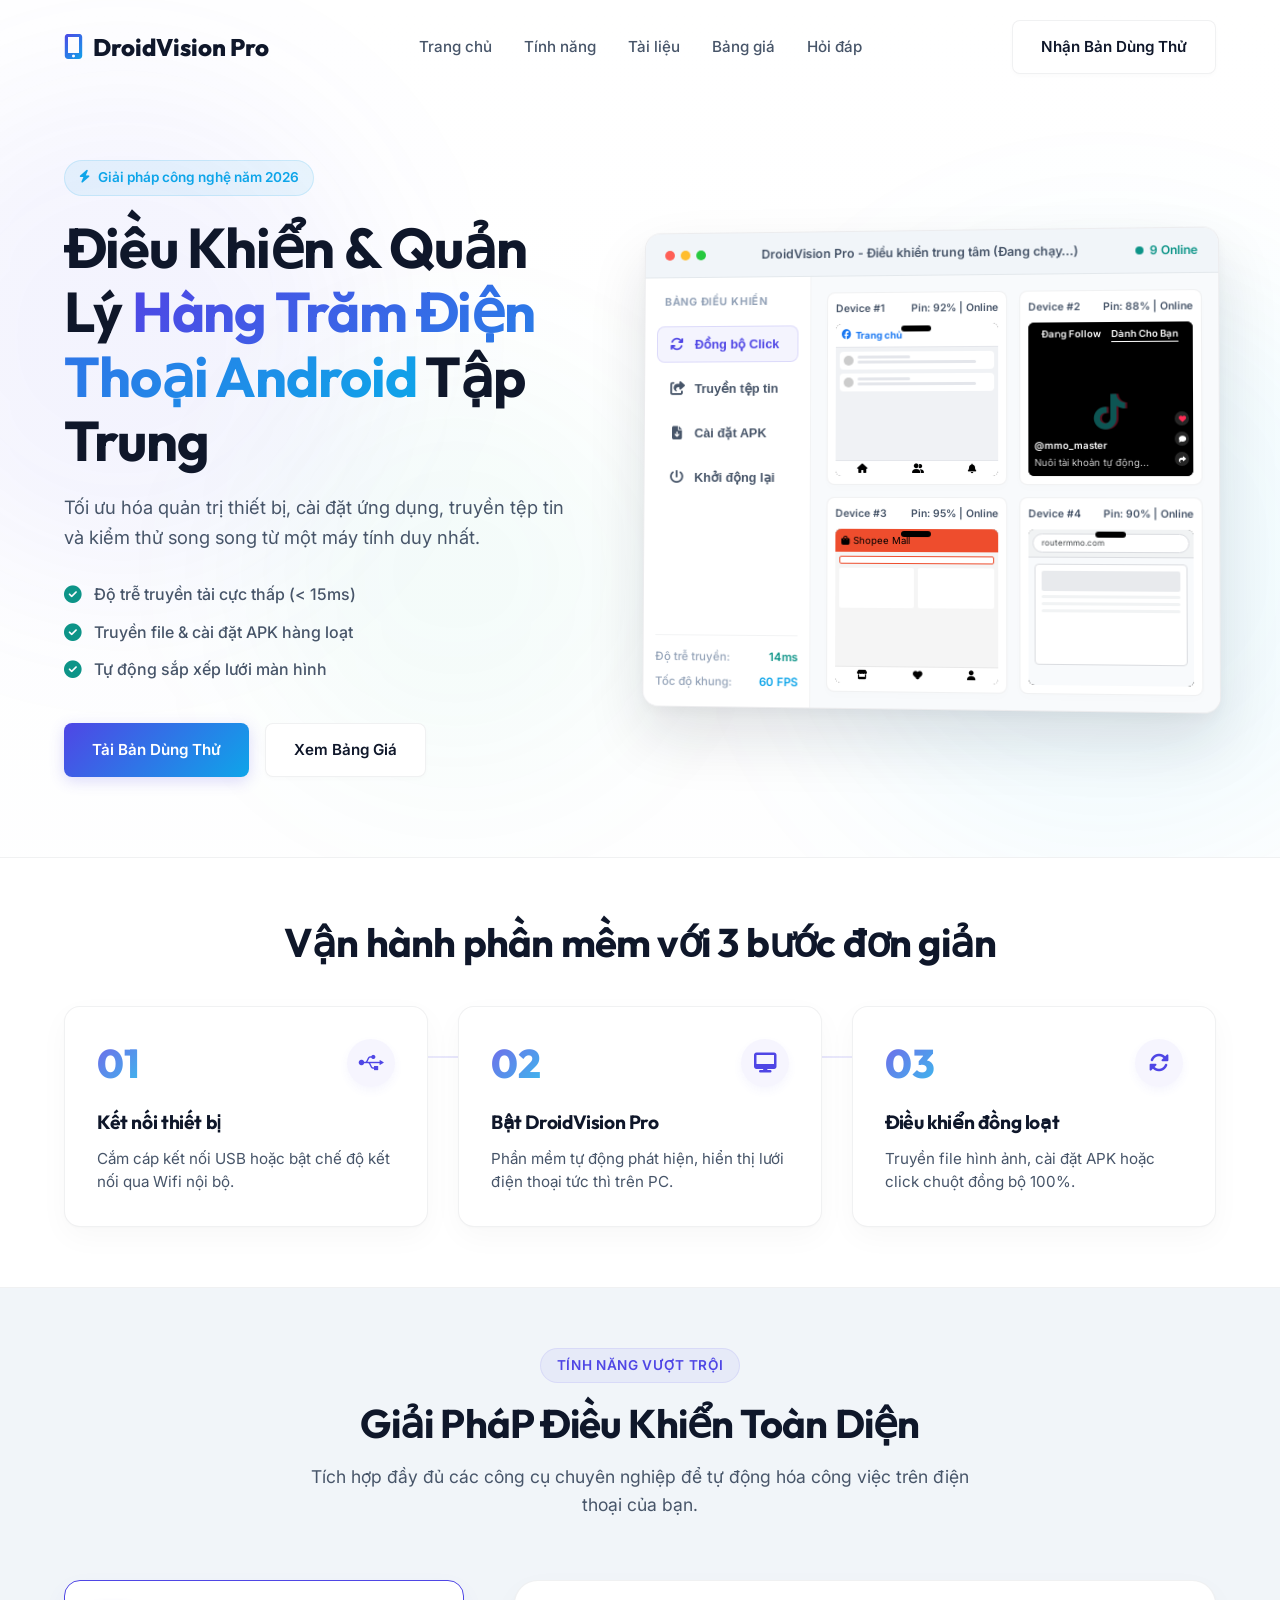
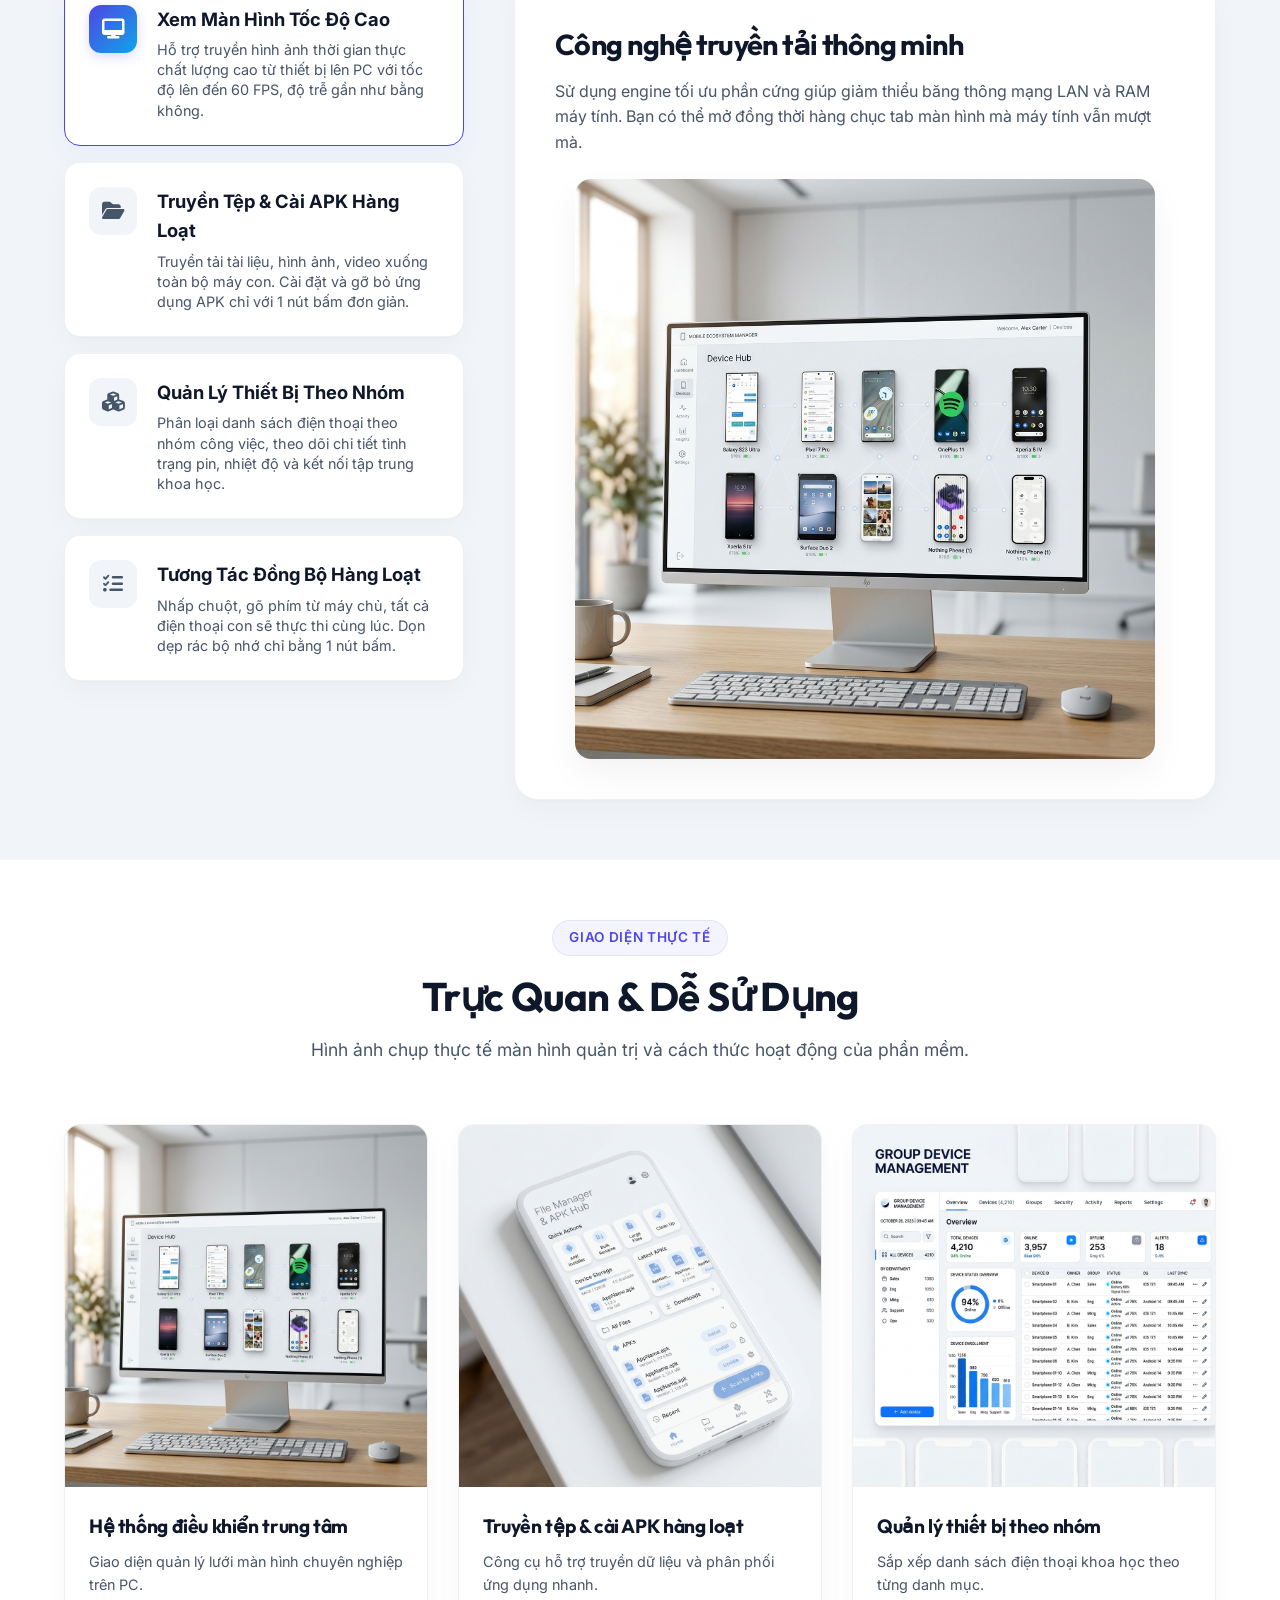
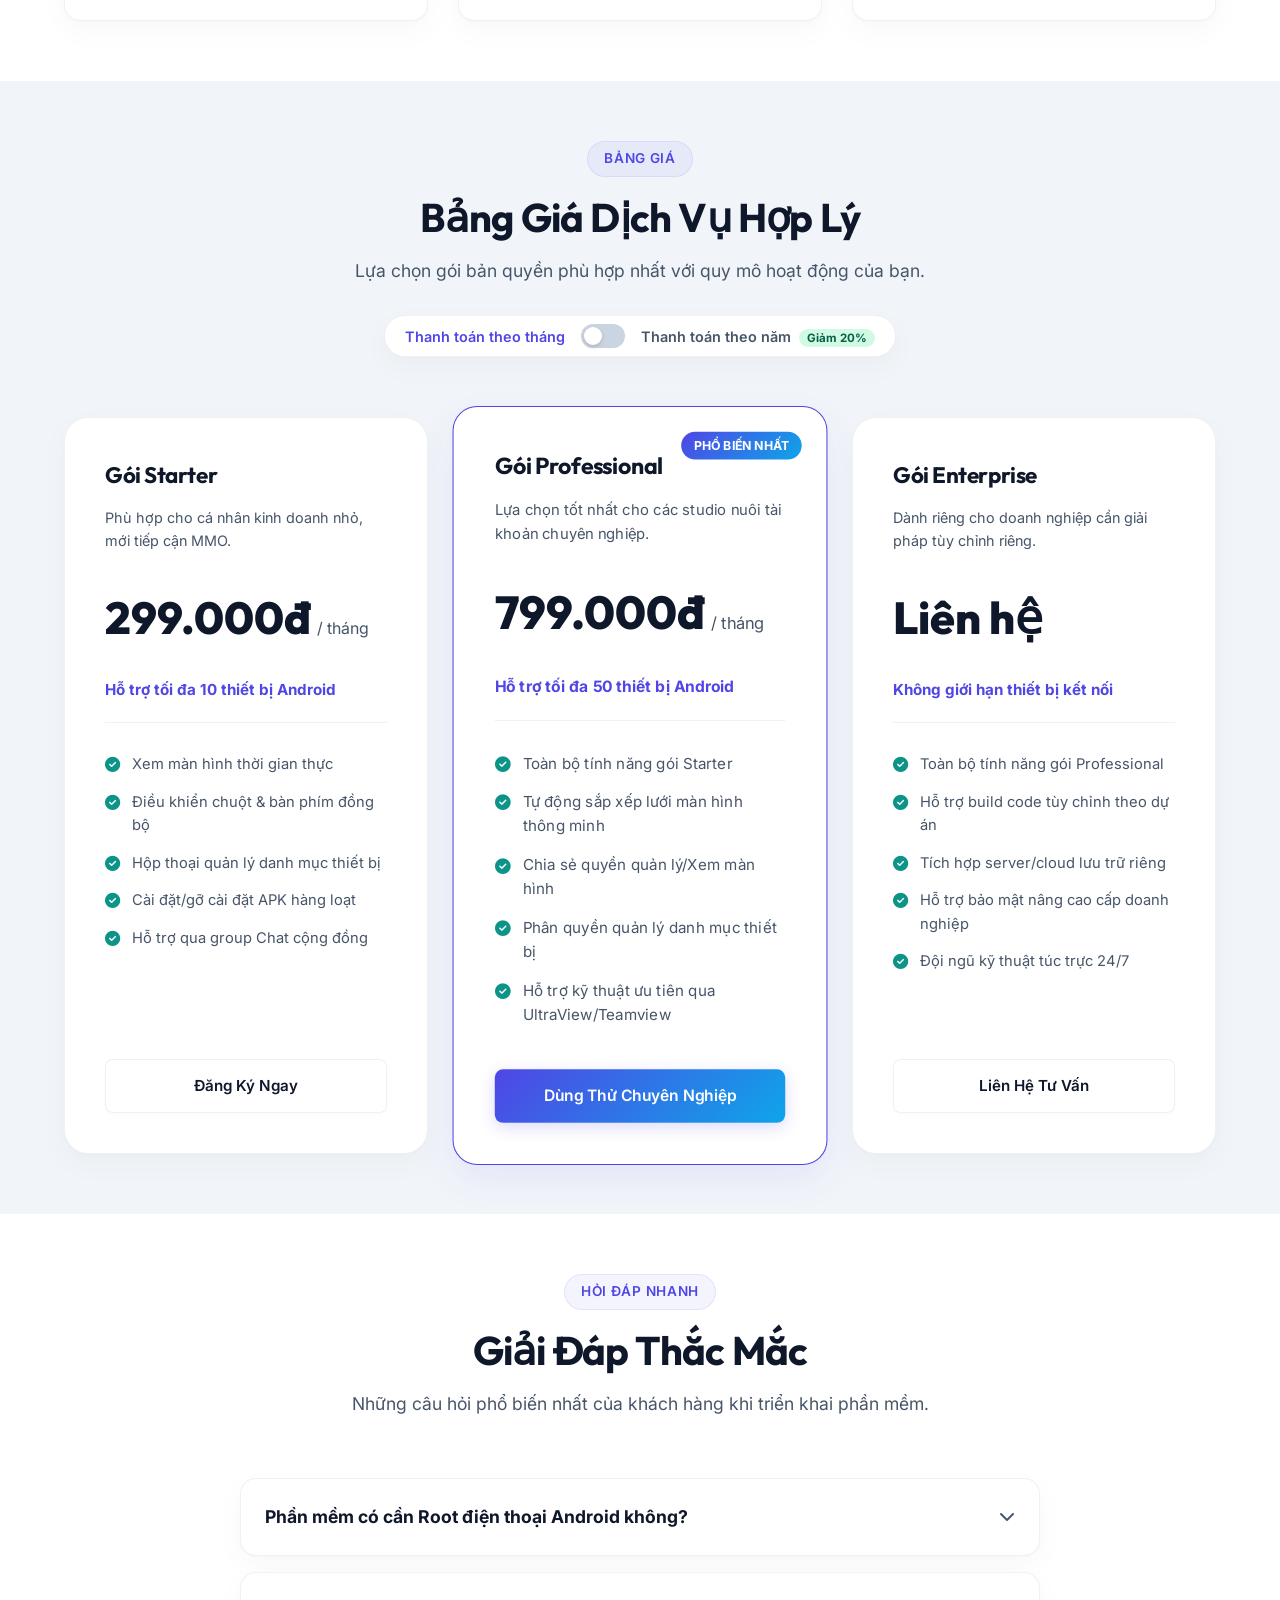
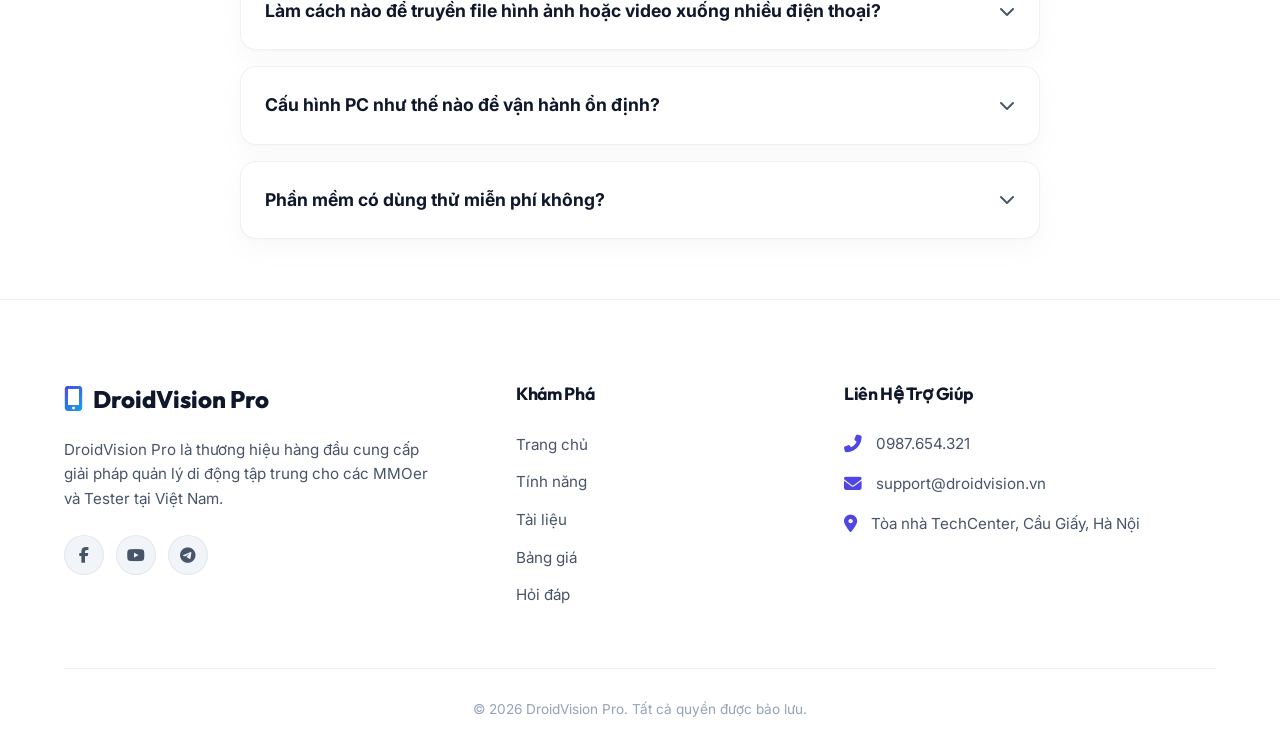
==== index.html @ 3926209d "test a" ====
<!DOCTYPE html>
<html lang="vi">
<head>
  <meta charset="UTF-8">
  <meta name="viewport" content="width=device-width, initial-scale=1.0">
  <title>DroidVision Pro - Điều khiển & Quản lý điện thoại Android tập trung</title>
  <meta name="description" content="Hệ thống điều khiển điện thoại Android tập trung độ trễ thấp dưới 15ms. Tự động hóa kịch bản, nuôi tài khoản và đổi proxy mạng độc lập. Tối ưu cho MMO và thử nghiệm.">
  
  <!-- Font Awesome Icons -->
  <link rel="stylesheet" href="https://cdnjs.cloudflare.com/ajax/libs/font-awesome/6.4.0/css/all.min.css">
  <!-- Custom Stylesheet -->
  <link rel="stylesheet" href="style.css">
</head>
<body>

  <!-- --- HEADER / NAVIGATION --- -->
  <header class="header" id="header">
    <div class="container">
      <a href="#" class="logo" id="header-logo">
        <!-- Động: Tải từ data.js -->
      </a>
      
      <nav class="nav-links" id="header-nav-links">
        <!-- Động: Tải các link từ data.js -->
      </nav>

      <div class="nav-cta">
        <a href="#pricing" class="btn btn-secondary" id="header-cta">
          <!-- Động: CTA từ data.js -->
        </a>
      </div>

      <button class="menu-btn" id="menu-open-btn" aria-label="Open mobile menu">
        <i class="fas fa-bars"></i>
      </button>
    </div>
  </header>

  <!-- --- MOBILE NAVIGATION OVERLAY --- -->
  <div class="mobile-nav" id="mobile-nav">
    <!-- Động: Copy link điều hướng vào đây qua JS -->
  </div>

  <!-- --- HERO SECTION WITH INTERACTIVE SIMULATOR --- -->
  <section class="hero" id="hero">
    <!-- Khối cầu màu sắc nền mờ nhạt (Ambient Pastel Orbs) -->
    <div class="orb orb-1"></div>
    <div class="orb orb-2"></div>
    <div class="orb orb-3"></div>

    <div class="container">
      <div class="hero-grid">
        <div class="hero-content">
          <div class="hero-badge" id="hero-badge-box">
            <!-- Động: Badge của Hero -->
          </div>
          <h1 class="hero-title" id="hero-title">
            <!-- Động: Tiêu đề -->
          </h1>
          <p class="hero-subtitle" id="hero-subtitle">
            <!-- Động: Phụ đề -->
          </p>
          
          <ul class="hero-list-features" id="hero-features-list">
            <!-- Động: Các tính năng nhỏ của Hero -->
          </ul>

          <div class="hero-ctas">
            <a href="#" class="btn btn-primary" id="hero-btn-primary"><!-- Động --></a>
            <a href="#" class="btn btn-secondary" id="hero-btn-secondary"><!-- Động --></a>
          </div>
        </div>

        <!-- BỘ GIẢ LẬP TƯƠNG TÁC (INTERACTIVE SIMULATOR) -->
        <div class="simulator-wrapper">
          <div class="simulator-window">
            <!-- Header cửa sổ Mac OS -->
            <div class="sim-header">
              <div class="sim-dots">
                <span class="dot red"></span>
                <span class="dot yellow"></span>
                <span class="dot green"></span>
              </div>
              <div class="sim-title">DroidVision Pro - Điều khiển trung tâm (Đang chạy...)</div>
              <div class="sim-status">
                <span class="pulse-indicator"></span>
                <span id="sim-active-count">9 Online</span>
              </div>
            </div>
            
            <div class="sim-body">
              <!-- Bảng điều khiển tác vụ -->
              <div class="sim-sidebar">
                <div class="sim-sidebar-title">BẢNG ĐIỀU KHIỂN</div>
                <button class="sim-action-btn active" id="sim-btn-sync">
                  <i class="fas fa-sync"></i>
                  <span>Đồng bộ Click</span>
                </button>
                <button class="sim-action-btn" id="sim-btn-file">
                  <i class="fas fa-share-square"></i>
                  <span>Truyền tệp tin</span>
                </button>
                <button class="sim-action-btn" id="sim-btn-apk">
                  <i class="fas fa-file-download"></i>
                  <span>Cài đặt APK</span>
                </button>
                <button class="sim-action-btn" id="sim-btn-reboot">
                  <i class="fas fa-power-off"></i>
                  <span>Khởi động lại</span>
                </button>

                <div class="sim-hud-stats">
                  <div class="hud-stat-item">
                    <span class="label">Độ trễ truyền:</span>
                    <span class="val text-green" id="hud-ping-val">12ms</span>
                  </div>
                  <div class="hud-stat-item">
                    <span class="label">Tốc độ khung:</span>
                    <span class="val text-blue">60 FPS</span>
                  </div>
                </div>
              </div>

              <!-- Lưới màn hình các điện thoại -->
              <div class="sim-phones-grid">
                <!-- Phone #1 -->
                <div class="sim-phone-card" id="sim-phone-1">
                  <div class="phone-info-bar">
                    <span class="phone-name">Device #1</span>
                    <span class="phone-status" id="phone-status-1">Pin: 92% | Online</span>
                  </div>
                  <div class="phone-screen-container">
                    <div class="phone-notch"></div>
                    <div class="phone-screen app-facebook">
                      <div class="app-header">
                        <i class="fab fa-facebook"></i>
                        <span>Trang chủ</span>
                      </div>
                      <div class="app-body">
                        <div class="post-card">
                          <div class="avatar"></div>
                          <div class="post-lines">
                            <span class="line short"></span>
                            <span class="line long"></span>
                          </div>
                        </div>
                        <div class="post-card">
                          <div class="avatar"></div>
                          <div class="post-lines">
                            <span class="line short"></span>
                            <span class="line long"></span>
                          </div>
                        </div>
                      </div>
                      <div class="app-footer">
                        <i class="fas fa-home text-blue"></i>
                        <i class="fas fa-user-friends"></i>
                        <i class="fas fa-bell"></i>
                      </div>
                    </div>
                    <!-- Các lớp Overlay hoạt ảnh giả lập -->
                    <div class="click-ripple"></div>
                    <div class="file-transfer-overlay">
                      <i class="fas fa-cloud-download-alt fa-bounce"></i>
                      <span>Truyền file...</span>
                      <div class="progress-bar"><div class="progress-fill"></div></div>
                    </div>
                    <div class="apk-progress-overlay">
                      <span>Cài đặt ứng dụng...</span>
                      <div class="progress-bar"><div class="progress-fill"></div></div>
                    </div>
                    <div class="reboot-overlay">
                      <i class="fas fa-mobile-alt"></i>
                      <span>Khởi động...</span>
                    </div>
                  </div>
                </div>

                <!-- Phone #2 -->
                <div class="sim-phone-card" id="sim-phone-2">
                  <div class="phone-info-bar">
                    <span class="phone-name">Device #2</span>
                    <span class="phone-status" id="phone-status-2">Pin: 88% | Online</span>
                  </div>
                  <div class="phone-screen-container">
                    <div class="phone-notch"></div>
                    <div class="phone-screen app-tiktok">
                      <div class="app-header">
                        <span>Đang Follow</span>
                        <span class="active">Dành Cho Bạn</span>
                      </div>
                      <div class="app-body tiktok-video">
                        <i class="fab fa-tiktok tiktok-logo"></i>
                        <div class="tiktok-actions">
                          <div class="action-circle text-red"><i class="fas fa-heart"></i></div>
                          <div class="action-circle"><i class="fas fa-comment"></i></div>
                          <div class="action-circle"><i class="fas fa-share"></i></div>
                        </div>
                        <div class="tiktok-desc">
                          <span class="user">@mmo_master</span>
                          <span class="desc-line">Nuôi tài khoản tự động...</span>
                        </div>
                      </div>
                    </div>
                    <!-- Các lớp Overlay hoạt ảnh giả lập -->
                    <div class="click-ripple"></div>
                    <div class="file-transfer-overlay">
                      <i class="fas fa-cloud-download-alt fa-bounce"></i>
                      <span>Truyền file...</span>
                      <div class="progress-bar"><div class="progress-fill"></div></div>
                    </div>
                    <div class="apk-progress-overlay">
                      <span>Cài đặt ứng dụng...</span>
                      <div class="progress-bar"><div class="progress-fill"></div></div>
                    </div>
                    <div class="reboot-overlay">
                      <i class="fas fa-mobile-alt"></i>
                      <span>Khởi động...</span>
                    </div>
                  </div>
                </div>

                <!-- Phone #3 -->
                <div class="sim-phone-card" id="sim-phone-3">
                  <div class="phone-info-bar">
                    <span class="phone-name">Device #3</span>
                    <span class="phone-status" id="phone-status-3">Pin: 95% | Online</span>
                  </div>
                  <div class="phone-screen-container">
                    <div class="phone-notch"></div>
                    <div class="phone-screen app-shopee">
                      <div class="app-header bg-orange text-white">
                        <i class="fas fa-shopping-bag"></i>
                        <span>Shopee Mall</span>
                      </div>
                      <div class="app-body">
                        <div class="shopee-search"></div>
                        <div class="shopee-products-grid">
                          <div class="shopee-item"></div>
                          <div class="shopee-item"></div>
                        </div>
                      </div>
                      <div class="app-footer">
                        <i class="fas fa-store text-orange"></i>
                        <i class="fas fa-heart"></i>
                        <i class="fas fa-user"></i>
                      </div>
                    </div>
                    <!-- Các lớp Overlay hoạt ảnh giả lập -->
                    <div class="click-ripple"></div>
                    <div class="file-transfer-overlay">
                      <i class="fas fa-cloud-download-alt fa-bounce"></i>
                      <span>Truyền file...</span>
                      <div class="progress-bar"><div class="progress-fill"></div></div>
                    </div>
                    <div class="apk-progress-overlay">
                      <span>Cài đặt ứng dụng...</span>
                      <div class="progress-bar"><div class="progress-fill"></div></div>
                    </div>
                    <div class="reboot-overlay">
                      <i class="fas fa-mobile-alt"></i>
                      <span>Khởi động...</span>
                    </div>
                  </div>
                </div>

                <!-- Phone #4 -->
                <div class="sim-phone-card" id="sim-phone-4">
                  <div class="phone-info-bar">
                    <span class="phone-name">Device #4</span>
                    <span class="phone-status" id="phone-status-4">Pin: 90% | Online</span>
                  </div>
                  <div class="phone-screen-container">
                    <div class="phone-notch"></div>
                    <div class="phone-screen app-chrome">
                      <div class="app-header bg-light">
                        <div class="chrome-search-bar">routermmo.com</div>
                      </div>
                      <div class="app-body">
                        <div class="chrome-web-page">
                          <div class="web-banner"></div>
                          <div class="web-line"></div>
                          <div class="web-line"></div>
                          <div class="web-line"></div>
                        </div>
                      </div>
                    </div>
                    <!-- Các lớp Overlay hoạt ảnh giả lập -->
                    <div class="click-ripple"></div>
                    <div class="file-transfer-overlay">
                      <i class="fas fa-cloud-download-alt fa-bounce"></i>
                      <span>Truyền file...</span>
                      <div class="progress-bar"><div class="progress-fill"></div></div>
                    </div>
                    <div class="apk-progress-overlay">
                      <span>Cài đặt ứng dụng...</span>
                      <div class="progress-bar"><div class="progress-fill"></div></div>
                    </div>
                    <div class="reboot-overlay">
                      <i class="fas fa-mobile-alt"></i>
                      <span>Khởi động...</span>
                    </div>
                  </div>
                </div>
              </div>
            </div>
          </div>
        </div>
      </div>
    </div>
  </section>

  <!-- --- WORKFLOW SECTION --- -->
  <section class="workflow" id="workflow">
    <div class="container">
      <h2 class="section-title text-center" id="workflow-title" style="text-align: center; margin-bottom: 40px;"><!-- Động --></h2>
      <div class="workflow-steps" id="workflow-steps-container">
        <!-- Động: Các bước hoạt động từ data.js -->
      </div>
    </div>
  </section>

  <!-- --- FEATURES SECTION --- -->
  <section class="features" id="features">
    <div class="container">
      <div class="section-header reveal">
        <span class="section-badge">Tính Năng Vượt Trội</span>
        <h2 class="section-title">Giải PháP Điều Khiển Toàn Diện</h2>
        <p class="section-subtitle">Tích hợp đầy đủ các công cụ chuyên nghiệp để tự động hóa công việc trên điện thoại của bạn.</p>
      </div>

      <div class="features-interactive reveal">
        <!-- Bên trái: Các tab bấm chọn tính năng -->
        <div class="features-tabs" id="features-tabs-container">
          <!-- Động: Các tab tính năng từ data.js -->
        </div>

        <!-- Bên phải: Khu vực hiển thị chi tiết tính năng đang chọn -->
        <div class="feature-showcase-panel" id="feature-showcase-panel">
          <!-- Động: Tải nội dung chi tiết tính năng -->
        </div>
      </div>
    </div>
  </section>

  <!-- --- GALLERY SECTION --- -->
  <section class="gallery" id="gallery">
    <div class="container">
      <div class="section-header reveal">
        <span class="section-badge">Giao Diện Thực Tế</span>
        <h2 class="section-title">Trực Quan & Dễ Sử Dụng</h2>
        <p class="section-subtitle">Hình ảnh chụp thực tế màn hình quản trị và cách thức hoạt động của phần mềm.</p>
      </div>

      <div class="gallery-grid reveal" id="gallery-container">
        <!-- Động: Tải hình ảnh từ data.js -->
      </div>
    </div>
  </section>

  <!-- --- PRICING SECTION --- -->
  <section class="pricing" id="pricing">
    <div class="container">
      <div class="section-header reveal">
        <span class="section-badge" id="pricing-badge">Bảng Giá</span>
        <h2 class="section-title" id="pricing-title">Lựa Chọn Gói Dịch Vụ</h2>
        <p class="section-subtitle" id="pricing-subtitle">Phù hợp từ quy mô cá nhân nhỏ lẻ cho tới các studio hàng trăm máy.</p>
        
        <!-- Nút gạt chuyển đổi chu kỳ thanh toán -->
        <div class="pricing-toggle-wrapper">
          <span class="toggle-label active" id="billing-monthly">Thanh toán theo tháng</span>
          <label class="toggle-switch">
            <input type="checkbox" id="billing-toggle">
            <span class="toggle-slider"></span>
          </label>
          <span class="toggle-label" id="billing-yearly">
            Thanh toán theo năm 
            <span class="discount-badge">Giảm 20%</span>
          </span>
        </div>
      </div>

      <div class="pricing-grid reveal" id="pricing-container">
        <!-- Động: Tải các gói giá từ data.js -->
      </div>
    </div>
  </section>

  <!-- --- FAQS SECTION --- -->
  <section class="faqs" id="faqs">
    <div class="container">
      <div class="section-header reveal">
        <span class="section-badge">Hỏi Đáp Nhanh</span>
        <h2 class="section-title">Giải Đáp Thắc Mắc</h2>
        <p class="section-subtitle">Những câu hỏi phổ biến nhất của khách hàng khi triển khai phần mềm.</p>
      </div>

      <div class="faqs-list reveal" id="faqs-container">
        <!-- Động: Các accordion câu hỏi từ data.js -->
      </div>
    </div>
  </section>

  <!-- --- FOOTER --- -->
  <footer class="footer">
    <div class="container">
      <div class="footer-top">
        <div class="footer-about">
          <div class="logo" id="footer-logo">
            <!-- Động -->
          </div>
          <p class="footer-about-text" id="footer-about-text">
            <!-- Động -->
          </p>
          <div class="footer-socials" id="footer-socials">
            <!-- Động -->
          </div>
        </div>

        <div class="footer-nav">
          <h4 class="footer-title">Khám Phá</h4>
          <ul class="footer-links" id="footer-links-container">
            <!-- Động -->
          </ul>
        </div>

        <div class="footer-info">
          <h4 class="footer-title">Liên Hệ Trợ Giúp</h4>
          <div class="footer-contact" id="footer-contact-container">
            <!-- Động -->
          </div>
        </div>
      </div>

      <div class="footer-bottom">
        <p id="footer-copyright"></p>
      </div>
    </div>
  </footer>

  <!-- Dữ liệu JS -->
  <script src="data.js"></script>
  <!-- Logic JS chính -->
  <script src="main.js"></script>
</body>
</html>
---- style.css ----
/* Import Google Fonts - Outfit & Inter */
@import url('https://fonts.googleapis.com/css2?family=Inter:wght@300;400;500;600;700&family=Outfit:wght@400;500;600;700;800&display=swap');

/* --- Cấu hình biến CSS toàn hệ thống (Light Theme) --- */
:root {
  --font-primary: 'Inter', sans-serif;
  --font-display: 'Outfit', sans-serif;

  /* Bảng màu chính (Premium Light Mode) */
  --bg-main: #f8fafc; /* Xám Slate cực nhạt */
  --bg-section-alt: #f1f5f9; /* Xám Slate nhạt hơn để chia khối */
  --bg-surface: rgba(255, 255, 255, 0.75);
  --bg-surface-hover: rgba(255, 255, 255, 0.95);
  --border-color: rgba(15, 23, 42, 0.06);
  --border-color-active: rgba(79, 70, 229, 0.3);

  --text-primary: #0f172a; /* Xám đen Slate đậm */
  --text-secondary: #475569; /* Xám Slate vừa */
  --text-muted: #94a3b8; /* Xám nhạt */

  --color-primary: #4f46e5; /* Indigo */
  --color-secondary: #0ea5e9; /* Sky Blue */
  --color-accent: #0d9488; /* Teal */

  --gradient-primary: linear-gradient(135deg, #4f46e5 0%, #0ea5e9 100%);
  --gradient-secondary: linear-gradient(135deg, #ec4899 0%, #8b5cf6 100%);
  --gradient-light-bg: linear-gradient(180deg, #ffffff 0%, #f8fafc 100%);
  
  --shadow-card: 0 10px 30px rgba(15, 23, 42, 0.03), 0 1px 3px rgba(15, 23, 42, 0.02);
  --shadow-glow: 0 15px 35px rgba(79, 70, 229, 0.08);
  --shadow-window: 0 30px 60px rgba(15, 23, 42, 0.12), 0 5px 15px rgba(15, 23, 42, 0.04);

  --radius-sm: 8px;
  --radius-md: 16px;
  --radius-lg: 24px;

  --transition-fast: 0.2s ease;
  --transition-normal: 0.3s cubic-bezier(0.4, 0, 0.2, 1);
  --transition-slow: 0.6s cubic-bezier(0.4, 0, 0.2, 1);
}

/* --- Khởi tạo và thiết lập cơ bản --- */
* {
  margin: 0;
  padding: 0;
  box-sizing: border-box;
}

html {
  scroll-behavior: smooth;
}

body {
  font-family: var(--font-primary);
  background-color: var(--bg-main);
  background-image: var(--gradient-light-bg);
  color: var(--text-primary);
  line-height: 1.6;
  overflow-x: hidden;
  position: relative;
}

a {
  text-decoration: none;
  color: inherit;
  transition: var(--transition-fast);
}

img {
  max-width: 100%;
  height: auto;
  display: block;
}

/* --- Container chung --- */
.container {
  width: 100%;
  max-width: 1200px;
  margin: 0 auto;
  padding: 0 24px;
}

/* --- Hiệu ứng chữ chuyển màu --- */
.text-gradient {
  background: var(--gradient-primary);
  -webkit-background-clip: text;
  -webkit-text-fill-color: transparent;
}

/* --- Typography hệ thống --- */
h1, h2, h3, h4 {
  font-family: var(--font-display);
  font-weight: 700;
  letter-spacing: -0.02em;
}

.section-header {
  text-align: center;
  margin-bottom: 60px;
  max-width: 700px;
  margin-left: auto;
  margin-right: auto;
}

.section-badge {
  display: inline-block;
  padding: 6px 16px;
  border-radius: 100px;
  background: rgba(79, 70, 229, 0.06);
  border: 1px solid rgba(79, 70, 229, 0.1);
  color: var(--color-primary);
  font-size: 0.85rem;
  font-weight: 600;
  margin-bottom: 16px;
  text-transform: uppercase;
  letter-spacing: 0.05em;
}

.section-title {
  font-size: 2.5rem;
  line-height: 1.2;
  margin-bottom: 16px;
  color: var(--text-primary);
}

.section-subtitle {
  color: var(--text-secondary);
  font-size: 1.1rem;
}

/* --- Thiết kế Nút (Buttons) --- */
.btn {
  display: inline-flex;
  align-items: center;
  justify-content: center;
  padding: 14px 28px;
  font-weight: 600;
  border-radius: var(--radius-sm);
  transition: var(--transition-normal);
  font-size: 0.95rem;
  cursor: pointer;
  border: none;
  font-family: var(--font-primary);
  gap: 8px;
}

.btn-primary {
  background: var(--gradient-primary);
  color: #fff;
  box-shadow: 0 4px 15px rgba(79, 70, 229, 0.2);
}

.btn-primary:hover {
  transform: translateY(-2px);
  box-shadow: 0 8px 25px rgba(79, 70, 229, 0.35);
}

.btn-secondary {
  background: #ffffff;
  color: var(--text-primary);
  border: 1px solid var(--border-color);
  box-shadow: 0 2px 4px rgba(0, 0, 0, 0.02);
}

.btn-secondary:hover {
  background: var(--bg-section-alt);
  border-color: rgba(0, 0, 0, 0.1);
  transform: translateY(-2px);
}

/* --- Navigation Bar --- */
.header {
  position: fixed;
  top: 0;
  left: 0;
  right: 0;
  z-index: 1000;
  padding: 20px 0;
  transition: var(--transition-normal);
}

.header.scrolled {
  background: rgba(255, 255, 255, 0.85);
  backdrop-filter: blur(16px);
  padding: 14px 0;
  border-bottom: 1px solid var(--border-color);
  box-shadow: 0 4px 20px rgba(0, 0, 0, 0.02);
}

.header .container {
  display: flex;
  align-items: center;
  justify-content: space-between;
}

.logo {
  display: flex;
  align-items: center;
  gap: 10px;
  font-size: 1.5rem;
  font-family: var(--font-display);
  font-weight: 800;
  color: var(--text-primary);
}

.logo i {
  color: var(--color-primary);
  font-size: 1.6rem;
  background: var(--gradient-primary);
  -webkit-background-clip: text;
  -webkit-text-fill-color: transparent;
}

.nav-links {
  display: flex;
  gap: 32px;
  align-items: center;
}

.nav-link {
  color: var(--text-secondary);
  font-weight: 500;
  font-size: 0.95rem;
}

.nav-link:hover {
  color: var(--color-primary);
}

.nav-cta {
  display: flex;
  align-items: center;
}

/* Nút mobile menu hamburger */
.menu-btn {
  display: none;
  background: transparent;
  border: none;
  color: var(--text-primary);
  font-size: 1.5rem;
  cursor: pointer;
}

/* --- Hero Section --- */
.hero {
  padding-top: 160px;
  padding-bottom: 80px;
  position: relative;
  overflow: hidden;
}

.hero-grid {
  display: grid;
  grid-template-columns: 1fr 1.1fr;
  align-items: center;
  gap: 50px;
}

.hero-badge {
  display: inline-flex;
  align-items: center;
  gap: 8px;
  padding: 6px 14px;
  background: rgba(14, 165, 230, 0.08);
  border: 1px solid rgba(14, 165, 230, 0.15);
  color: var(--color-secondary);
  border-radius: 100px;
  font-size: 0.85rem;
  font-weight: 600;
  margin-bottom: 20px;
}

.hero-badge i {
  font-size: 0.8rem;
}

.hero-title {
  font-size: 3.5rem;
  line-height: 1.15;
  margin-bottom: 20px;
  color: var(--text-primary);
}

.hero-subtitle {
  color: var(--text-secondary);
  font-size: 1.15rem;
  margin-bottom: 30px;
  max-width: 520px;
}

.hero-list-features {
  list-style: none;
  margin-bottom: 40px;
}

.hero-list-features li {
  display: flex;
  align-items: center;
  gap: 12px;
  color: var(--text-secondary);
  font-weight: 500;
  margin-bottom: 12px;
  font-size: 1rem;
}

.hero-list-features li i {
  color: var(--color-accent);
  font-size: 1.1rem;
}

.hero-ctas {
  display: flex;
  gap: 16px;
}

/* --- KHỐI CẦU PHÁT SÁNG NỀN (Ambient Pastel Orbs) --- */
.orb {
  position: absolute;
  border-radius: 50%;
  filter: blur(80px);
  z-index: -1;
  pointer-events: none;
}

.orb-1 {
  top: 10%;
  left: -10%;
  width: 500px;
  height: 500px;
  background: rgba(79, 70, 229, 0.06);
  animation: drift 15s ease-in-out infinite alternate;
}

.orb-2 {
  top: 30%;
  right: -10%;
  width: 600px;
  height: 600px;
  background: rgba(14, 165, 230, 0.05);
  animation: drift 20s ease-in-out infinite alternate-reverse;
}

.orb-3 {
  bottom: 10%;
  left: 20%;
  width: 400px;
  height: 400px;
  background: rgba(16, 185, 129, 0.04);
}

@keyframes drift {
  0% { transform: translate(0, 0) scale(1); }
  100% { transform: translate(50px, 50px) scale(1.1); }
}


/* ========================================================
   BỘ GIẢ LẬP TƯƠNG TÁC HERO SIMULATOR (LIGHT THEME)
   ======================================================== */
.simulator-wrapper {
  perspective: 1000px;
  width: 100%;
}

.simulator-window {
  background: #ffffff;
  border: 1px solid rgba(15, 23, 42, 0.08);
  border-radius: var(--radius-md);
  box-shadow: var(--shadow-window);
  overflow: hidden;
  display: flex;
  flex-direction: column;
  height: 480px;
  transform: rotateY(-3deg) rotateX(1deg);
  transition: transform 0.5s ease;
}

.simulator-window:hover {
  transform: rotateY(0deg) rotateX(0deg);
}

/* Sim Header */
.sim-header {
  background: #f1f5f9;
  border-bottom: 1px solid rgba(15, 23, 42, 0.06);
  padding: 12px 20px;
  display: flex;
  align-items: center;
  justify-content: space-between;
  user-select: none;
}

.sim-dots {
  display: flex;
  gap: 6px;
}

.sim-dots .dot {
  width: 10px;
  height: 10px;
  border-radius: 50%;
}

.sim-dots .dot.red { background: #ff5f56; }
.sim-dots .dot.yellow { background: #ffbd2e; }
.sim-dots .dot.green { background: #27c93f; }

.sim-title {
  font-size: 0.78rem;
  font-weight: 600;
  color: var(--text-secondary);
  font-family: var(--font-primary);
}

.sim-status {
  display: flex;
  align-items: center;
  gap: 6px;
  font-size: 0.75rem;
  font-weight: 600;
  color: var(--color-accent);
}

.pulse-indicator {
  width: 8px;
  height: 8px;
  background-color: var(--color-accent);
  border-radius: 50%;
  box-shadow: 0 0 0 rgba(16, 185, 129, 0.4);
  animation: pulse-green 1.5s infinite;
}

@keyframes pulse-green {
  0% { box-shadow: 0 0 0 0 rgba(16, 185, 129, 0.7); }
  70% { box-shadow: 0 0 0 8px rgba(16, 185, 129, 0); }
  100% { box-shadow: 0 0 0 0 rgba(16, 185, 129, 0); }
}

/* Sim Content Body */
.sim-body {
  display: flex;
  flex: 1;
  overflow: hidden;
  background: #f8fafc;
}

/* Sim Sidebar */
.sim-sidebar {
  width: 170px;
  background: #ffffff;
  border-right: 1px solid rgba(15, 23, 42, 0.05);
  padding: 16px 12px;
  display: flex;
  flex-direction: column;
  gap: 8px;
}

.sim-sidebar-title {
  font-size: 0.68rem;
  font-weight: 700;
  color: var(--text-muted);
  letter-spacing: 0.05em;
  margin-bottom: 8px;
  padding-left: 8px;
}

.sim-action-btn {
  width: 100%;
  padding: 10px 12px;
  border-radius: var(--radius-sm);
  background: transparent;
  border: 1px solid transparent;
  color: var(--text-secondary);
  font-size: 0.8rem;
  font-weight: 600;
  text-align: left;
  cursor: pointer;
  display: flex;
  align-items: center;
  gap: 10px;
  transition: var(--transition-fast);
}

.sim-action-btn i {
  font-size: 0.85rem;
  width: 16px;
  text-align: center;
}

.sim-action-btn:hover {
  background: #f1f5f9;
  color: var(--text-primary);
}

.sim-action-btn.active {
  background: rgba(79, 70, 229, 0.06);
  border-color: rgba(79, 70, 229, 0.15);
  color: var(--color-primary);
}

.sim-hud-stats {
  margin-top: auto;
  border-top: 1px solid rgba(15, 23, 42, 0.05);
  padding-top: 12px;
  display: flex;
  flex-direction: column;
  gap: 6px;
}

.hud-stat-item {
  display: flex;
  justify-content: space-between;
  font-size: 0.72rem;
  font-weight: 500;
}

.hud-stat-item .label { color: var(--text-muted); }
.hud-stat-item .val { font-weight: 600; }
.hud-stat-item .text-green { color: var(--color-accent); }
.hud-stat-item .text-blue { color: var(--color-secondary); }

/* Sim Phones Grid */
.sim-phones-grid {
  flex: 1;
  display: grid;
  grid-template-columns: 1fr 1fr;
  grid-template-rows: 1fr 1fr;
  gap: 12px;
  padding: 16px;
  overflow: hidden;
}

/* Phone Card */
.sim-phone-card {
  background: #ffffff;
  border: 1px solid rgba(15, 23, 42, 0.06);
  border-radius: var(--radius-sm);
  padding: 8px;
  display: flex;
  flex-direction: column;
  box-shadow: 0 4px 10px rgba(0, 0, 0, 0.01);
  overflow: hidden;
}

.phone-info-bar {
  display: flex;
  justify-content: space-between;
  font-size: 0.65rem;
  font-weight: 600;
  color: var(--text-secondary);
  margin-bottom: 6px;
}

.phone-info-bar .phone-ip {
  color: var(--text-muted);
}

.phone-screen-container {
  flex: 1;
  background: #000000;
  border-radius: 6px;
  position: relative;
  overflow: hidden;
  box-shadow: inset 0 0 10px rgba(0, 0, 0, 0.8);
}

/* Phone notch camera */
.phone-notch {
  position: absolute;
  top: 2px;
  left: 50%;
  transform: translateX(-50%);
  width: 30px;
  height: 6px;
  background: #000;
  border-radius: 10px;
  z-index: 10;
}

/* Phone App Mockup */
.phone-screen {
  width: 100%;
  height: 100%;
  display: flex;
  flex-direction: column;
  background: #f8fafc;
  color: #000;
  font-size: 0.6rem;
  transition: transform 0.5s ease;
}

/* APP: Facebook */
.app-facebook {
  background: #f0f2f5;
}
.app-facebook .app-header {
  background: #ffffff;
  padding: 4px 6px;
  border-bottom: 1px solid #e4e6eb;
  color: #1877f2;
  font-weight: 700;
  display: flex;
  align-items: center;
  gap: 4px;
}
.app-facebook .app-body {
  padding: 4px;
  display: flex;
  flex-direction: column;
  gap: 4px;
  overflow: hidden;
}
.app-facebook .post-card {
  background: #ffffff;
  border-radius: 4px;
  padding: 4px;
  display: flex;
  gap: 4px;
}
.app-facebook .avatar {
  width: 10px;
  height: 10px;
  border-radius: 50%;
  background: #ccc;
}
.app-facebook .post-lines {
  display: flex;
  flex-direction: column;
  gap: 2px;
  flex: 1;
}
.app-facebook .line {
  height: 3px;
  background: #e4e6eb;
  border-radius: 2px;
}
.app-facebook .line.short { width: 40%; }
.app-facebook .line.long { width: 90%; }
.app-facebook .app-footer {
  margin-top: auto;
  background: #ffffff;
  border-top: 1px solid #e4e6eb;
  display: flex;
  justify-content: space-around;
  padding: 3px 0;
}

/* APP: TikTok */
.app-tiktok {
  background: #000000;
  color: #ffffff;
}
.app-tiktok .app-header {
  display: flex;
  justify-content: center;
  gap: 10px;
  padding: 4px 0;
  font-weight: 600;
}
.app-tiktok .app-header span.active {
  border-bottom: 1.5px solid #fff;
}
.app-tiktok .tiktok-video {
  flex: 1;
  position: relative;
  display: flex;
  align-items: center;
  justify-content: center;
}
.app-tiktok .tiktok-logo {
  font-size: 2.2rem;
  color: #25f4ee;
  text-shadow: 2px 0 #fe2c55;
  opacity: 0.35;
}
.app-tiktok .tiktok-actions {
  position: absolute;
  right: 4px;
  bottom: 10px;
  display: flex;
  flex-direction: column;
  gap: 6px;
}
.app-tiktok .action-circle {
  width: 14px;
  height: 14px;
  border-radius: 50%;
  background: rgba(255,255,255,0.15);
  display: flex;
  align-items: center;
  justify-content: center;
  font-size: 0.45rem;
}
.app-tiktok .action-circle.text-red {
  color: #fe2c55;
}
.app-tiktok .tiktok-desc {
  position: absolute;
  left: 6px;
  bottom: 6px;
  display: flex;
  flex-direction: column;
  gap: 2px;
}
.app-tiktok .user { font-weight: 600; color: #fff; }
.app-tiktok .desc-line { color: rgba(255,255,255,0.8); }

/* APP: Shopee */
.app-shopee {
  background: #f5f5f5;
}
.app-shopee .bg-orange {
  background: #ee4d2d;
}
.app-shopee .app-header {
  padding: 4px 6px;
  display: flex;
  align-items: center;
  gap: 4px;
}
.app-shopee .app-body {
  padding: 4px;
  display: flex;
  flex-direction: column;
  gap: 4px;
}
.app-shopee .shopee-search {
  height: 8px;
  background: #ffffff;
  border-radius: 2px;
  border: 1px solid #ee4d2d;
}
.app-shopee .shopee-products-grid {
  display: grid;
  grid-template-columns: 1fr 1fr;
  gap: 4px;
}
.app-shopee .shopee-item {
  height: 40px;
  background: #ffffff;
  border-radius: 2px;
}
.app-shopee .app-footer {
  margin-top: auto;
  background: #ffffff;
  display: flex;
  justify-content: space-around;
  padding: 3px 0;
  border-top: 1px solid #e8e8e8;
}

/* APP: Chrome Browser */
.app-chrome .bg-light {
  background: #f1f3f4;
}
.app-chrome .app-header {
  padding: 4px;
  border-bottom: 1px solid #dadce0;
}
.app-chrome .chrome-search-bar {
  background: #ffffff;
  border-radius: 10px;
  padding: 2px 8px;
  font-size: 0.5rem;
  border: 1px solid #dadce0;
  color: #3c4043;
}
.app-chrome .app-body {
  padding: 6px;
}
.app-chrome .chrome-web-page {
  background: #ffffff;
  border: 1px solid #dadce0;
  border-radius: 4px;
  padding: 6px;
  display: flex;
  flex-direction: column;
  gap: 4px;
  min-height: 100px;
}
.app-chrome .web-banner {
  height: 20px;
  background: #e8eaed;
  border-radius: 2px;
}
.app-chrome .web-line {
  height: 3px;
  background: #f1f3f4;
  border-radius: 2px;
}

/* INTERACTIVE OVERLAYS IN PHONES */

/* Overlay: Click ripple */
.click-ripple {
  position: absolute;
  width: 16px;
  height: 16px;
  background: rgba(79, 70, 229, 0.4);
  border: 1.5px solid #4f46e5;
  border-radius: 50%;
  top: 50%;
  left: 50%;
  transform: translate(-50%, -50%) scale(0);
  opacity: 0;
  pointer-events: none;
  z-index: 5;
}

.click-ripple.animate {
  animation: ripple-out 0.6s cubic-bezier(0.1, 0.8, 0.3, 1);
}

@keyframes ripple-out {
  0% { transform: translate(-50%, -50%) scale(0); opacity: 1; }
  100% { transform: translate(-50%, -50%) scale(2.2); opacity: 0; }
}

/* Overlay: File Transfer */
.file-transfer-overlay {
  position: absolute;
  top: 0;
  left: 0;
  width: 100%;
  height: 100%;
  background: rgba(255, 255, 255, 0.85);
  display: flex;
  flex-direction: column;
  align-items: center;
  justify-content: center;
  gap: 8px;
  opacity: 0;
  pointer-events: none;
  z-index: 6;
  font-size: 0.68rem;
  color: var(--color-primary);
  font-weight: 600;
  padding: 0 12px;
  transition: opacity 0.3s ease;
}

.file-transfer-overlay.active {
  opacity: 1;
}

.file-transfer-overlay .progress-bar {
  width: 100%;
  height: 5px;
  background: #e2e8f0;
  border-radius: 100px;
  overflow: hidden;
}

.file-transfer-overlay .progress-fill {
  width: 0%;
  height: 100%;
  background: var(--gradient-primary);
  transition: width 0.1s linear;
}

/* Overlay: APK Installation */
.apk-progress-overlay {
  position: absolute;
  top: 0;
  left: 0;
  width: 100%;
  height: 100%;
  background: rgba(255, 255, 255, 0.85);
  display: flex;
  flex-direction: column;
  align-items: center;
  justify-content: center;
  gap: 8px;
  opacity: 0;
  pointer-events: none;
  z-index: 6;
  font-size: 0.68rem;
  color: var(--text-primary);
  font-weight: 600;
  padding: 0 12px;
  transition: opacity 0.3s ease;
}

.apk-progress-overlay.active {
  opacity: 1;
}

.apk-progress-overlay .progress-bar {
  width: 100%;
  height: 5px;
  background: #e2e8f0;
  border-radius: 100px;
  overflow: hidden;
}

.apk-progress-overlay .progress-fill {
  width: 0%;
  height: 100%;
  background: var(--gradient-primary);
  transition: width 0.1s linear;
}

/* Overlay: Rebooting */
.reboot-overlay {
  position: absolute;
  top: 0;
  left: 0;
  width: 100%;
  height: 100%;
  background: #000000;
  color: #ffffff;
  display: flex;
  flex-direction: column;
  align-items: center;
  justify-content: center;
  gap: 6px;
  opacity: 0;
  pointer-events: none;
  z-index: 7;
  font-size: 0.65rem;
  font-weight: 500;
  transition: opacity 0.3s ease;
}

.reboot-overlay.active {
  opacity: 1;
}

.reboot-overlay i {
  font-size: 1.4rem;
  animation: pulse-white 1.2s infinite alternate;
}

@keyframes pulse-white {
  0% { transform: scale(0.9); opacity: 0.6; }
  100% { transform: scale(1.1); opacity: 1; }
}


/* --- Workflow Section (Setup Steps) --- */
.workflow {
  padding: 60px 0;
  border-top: 1px solid var(--border-color);
  border-bottom: 1px solid var(--border-color);
  background: #ffffff;
}

.workflow-steps {
  display: grid;
  grid-template-columns: repeat(3, 1fr);
  gap: 30px;
  margin-top: 40px;
  position: relative;
}

/* Đường nối đứt đoạn giữa các bước trên Desktop */
@media (min-width: 769px) {
  .workflow-steps::before {
    content: '';
    position: absolute;
    top: 50px;
    left: 15%;
    right: 15%;
    height: 2px;
    background: linear-gradient(90deg, transparent, rgba(79, 70, 229, 0.15) 30%, rgba(79, 70, 229, 0.15) 70%, transparent);
    z-index: 1;
  }
}

.workflow-step-card {
  background: #ffffff;
  border: 1px solid var(--border-color);
  border-radius: var(--radius-md);
  padding: 32px;
  box-shadow: var(--shadow-card);
  transition: var(--transition-normal);
  position: relative;
  z-index: 2;
}

.workflow-step-card:hover {
  transform: translateY(-6px);
  border-color: rgba(79, 70, 229, 0.2);
  box-shadow: 0 20px 40px rgba(79, 70, 229, 0.04);
}

.step-header {
  display: flex;
  justify-content: space-between;
  align-items: center;
  margin-bottom: 20px;
}

.step-number {
  font-family: var(--font-display);
  font-size: 2.5rem;
  font-weight: 800;
  line-height: 1;
  background: var(--gradient-primary);
  -webkit-background-clip: text;
  -webkit-text-fill-color: transparent;
  opacity: 0.8;
}

.step-icon-box {
  width: 48px;
  height: 48px;
  border-radius: 50%;
  background: rgba(79, 70, 229, 0.05);
  color: var(--color-primary);
  display: flex;
  align-items: center;
  justify-content: center;
  font-size: 1.25rem;
  box-shadow: 0 4px 10px rgba(79, 70, 229, 0.05);
}

.workflow-step-card:hover .step-icon-box {
  background: var(--gradient-primary);
  color: #ffffff;
  transform: rotate(360deg);
  transition: transform 0.6s ease, background 0.3s ease;
}

.step-title {
  font-size: 1.2rem;
  font-weight: 700;
  color: var(--text-primary);
  margin-bottom: 10px;
}

.step-desc {
  font-size: 0.95rem;
  color: var(--text-secondary);
  line-height: 1.5;
}

/* Responsive cho Workflow */
@media (max-width: 768px) {
  .workflow-steps {
    grid-template-columns: 1fr;
    gap: 20px;
  }
}

/* --- Features Section (Interactive Showcase) --- */
.features {
  padding: 60px 0;
  background: var(--bg-section-alt);
}

.features-interactive {
  display: grid;
  grid-template-columns: 400px 1fr;
  gap: 50px;
  margin-top: 50px;
}

.features-tabs {
  display: flex;
  flex-direction: column;
  gap: 16px;
}

.feature-tab {
  background: #ffffff;
  border: 1px solid var(--border-color);
  border-radius: var(--radius-md);
  padding: 24px;
  cursor: pointer;
  transition: var(--transition-normal);
  text-align: left;
  display: flex;
  gap: 20px;
  box-shadow: var(--shadow-card);
}

.feature-tab:hover {
  transform: translateY(-2px);
  border-color: rgba(79, 70, 229, 0.15);
}

.feature-tab-icon {
  width: 48px;
  height: 48px;
  border-radius: 12px;
  background: #f1f5f9;
  display: flex;
  align-items: center;
  justify-content: center;
  color: var(--text-secondary);
  font-size: 1.25rem;
  flex-shrink: 0;
  transition: var(--transition-normal);
}

.feature-tab-info {
  display: flex;
  flex-direction: column;
  gap: 6px;
}

.feature-tab-title {
  font-size: 1.15rem;
  font-weight: 700;
  color: var(--text-primary);
}

.feature-tab-desc {
  color: var(--text-secondary);
  font-size: 0.9rem;
  line-height: 1.4;
}

/* Tab trạng thái Active */
.feature-tab.active {
  background: #ffffff;
  border-color: var(--color-primary);
  box-shadow: 0 10px 25px rgba(79, 70, 229, 0.05);
}

.feature-tab.active .feature-tab-icon {
  background: var(--gradient-primary);
  color: #fff;
  box-shadow: 0 4px 12px rgba(79, 70, 229, 0.2);
}

/* Showcase Content */
.feature-showcase-panel {
  background: #ffffff;
  border: 1px solid var(--border-color);
  border-radius: var(--radius-lg);
  padding: 40px;
  display: flex;
  flex-direction: column; /* Trở lại chiều dọc chuyên nghiệp */
  justify-content: flex-start;
  gap: 24px;
  box-shadow: var(--shadow-card);
  position: relative;
  min-height: 520px;
}

.feature-showcase-text {
  width: 100%;
}

.feature-showcase-title {
  font-size: 1.8rem;
  margin-bottom: 12px;
  color: var(--text-primary);
}

.feature-showcase-desc {
  color: var(--text-secondary);
  font-size: 1rem;
}

.feature-showcase-img-box {
  width: 100%;
  background: transparent; /* Loại bỏ nền xám */
  border: none; /* Loại bỏ viền hộp */
  display: flex;
  align-items: center;
  justify-content: center;
}

.feature-showcase-img {
  width: 100%;
  max-width: 580px; /* Giới hạn độ rộng hợp lý */
  height: auto; /* Chiều cao thích ứng tỷ lệ thực tế */
  border-radius: var(--radius-md);
  box-shadow: 0 15px 35px rgba(0, 0, 0, 0.05); /* Đổ bóng trực tiếp cực sang */
  transition: opacity 0.4s ease;
}

/* --- Gallery Section --- */
.gallery {
  padding: 60px 0;
  background: #ffffff;
}

.gallery-grid {
  display: grid;
  grid-template-columns: repeat(3, 1fr);
  gap: 30px;
}

.gallery-card {
  background: #ffffff;
  border: 1px solid var(--border-color);
  border-radius: var(--radius-md);
  overflow: hidden;
  transition: var(--transition-normal);
  box-shadow: var(--shadow-card);
}

.gallery-card:hover {
  transform: translateY(-8px);
  border-color: rgba(79, 70, 229, 0.2);
  box-shadow: 0 20px 40px rgba(0, 0, 0, 0.03);
}

.gallery-img-container {
  overflow: hidden;
  background: #f1f5f9;
  display: flex;
  align-items: center;
  justify-content: center;
}

.gallery-img {
  width: 100%;
  height: auto;
  display: block;
  transition: transform 0.5s ease;
}

.gallery-card:hover .gallery-img {
  transform: scale(1.08);
}

.gallery-info {
  padding: 24px;
}

.gallery-title {
  font-size: 1.2rem;
  margin-bottom: 8px;
  color: var(--text-primary);
}

.gallery-desc {
  color: var(--text-secondary);
  font-size: 0.9rem;
}

/* --- Pricing Section --- */
.pricing {
  padding: 60px 0;
  background: var(--bg-section-alt);
}

/* Pricing Switch / Toggle */
.pricing-toggle-wrapper {
  display: inline-flex;
  align-items: center;
  justify-content: center;
  gap: 16px;
  margin-top: 30px;
  background: #ffffff;
  padding: 8px 20px;
  border-radius: 100px;
  border: 1px solid var(--border-color);
  box-shadow: var(--shadow-card);
}

.toggle-label {
  font-size: 0.9rem;
  font-weight: 600;
  color: var(--text-secondary);
  cursor: pointer;
  user-select: none;
  transition: var(--transition-fast);
}

.toggle-label.active {
  color: var(--color-primary);
}

.discount-badge {
  font-size: 0.72rem;
  font-weight: 700;
  background: #d1fae5;
  color: #065f46;
  padding: 2px 8px;
  border-radius: 100px;
  margin-left: 4px;
}

.toggle-switch {
  position: relative;
  display: inline-block;
  width: 44px;
  height: 24px;
  cursor: pointer;
}

.toggle-switch input {
  opacity: 0;
  width: 0;
  height: 0;
}

.toggle-slider {
  position: absolute;
  top: 0;
  left: 0;
  right: 0;
  bottom: 0;
  background-color: #cbd5e1;
  border-radius: 100px;
  transition: 0.3s;
}

.toggle-slider:before {
  position: absolute;
  content: "";
  height: 18px;
  width: 18px;
  left: 3px;
  bottom: 3px;
  background-color: white;
  border-radius: 50%;
  transition: 0.3s;
  box-shadow: 0 2px 4px rgba(0, 0, 0, 0.15);
}

.toggle-switch input:checked + .toggle-slider {
  background-color: var(--color-primary);
}

.toggle-switch input:checked + .toggle-slider:before {
  transform: translateX(20px);
}

/* Pricing Grid */
.pricing-grid {
  display: grid;
  grid-template-columns: repeat(3, 1fr);
  gap: 30px;
  margin-top: 40px;
  align-items: stretch;
}

.price-card {
  background: #ffffff;
  border: 1px solid var(--border-color);
  border-radius: var(--radius-lg);
  padding: 40px;
  display: flex;
  flex-direction: column;
  position: relative;
  transition: var(--transition-normal);
  box-shadow: var(--shadow-card);
}

/* Thẻ phổ biến nhất có viền phát sáng nhẹ */
.price-card.popular {
  border-color: var(--color-primary);
  background: #ffffff;
  box-shadow: var(--shadow-glow);
  transform: scale(1.03);
}

.price-card:hover {
  transform: translateY(-10px);
}

.price-card.popular:hover {
  transform: scale(1.03) translateY(-10px);
}

.card-badge {
  position: absolute;
  top: 24px;
  right: 24px;
  background: var(--gradient-primary);
  color: #fff;
  font-size: 0.75rem;
  font-weight: 700;
  padding: 4px 12px;
  border-radius: 100px;
  text-transform: uppercase;
}

.price-name {
  font-size: 1.4rem;
  margin-bottom: 12px;
  color: var(--text-primary);
}

.price-desc {
  color: var(--text-secondary);
  font-size: 0.9rem;
  margin-bottom: 30px;
  min-height: 42px;
}

.price-amount-box {
  display: flex;
  align-items: baseline;
  margin-bottom: 24px;
}

.price-amount {
  font-family: var(--font-display);
  font-size: 2.8rem;
  font-weight: 800;
  color: var(--text-primary);
  transition: transform 0.2s ease, opacity 0.2s ease;
}

.price-term {
  color: var(--text-secondary);
  font-size: 1rem;
  margin-left: 6px;
}

.price-devices {
  font-weight: 700;
  font-size: 0.95rem;
  color: var(--color-primary);
  margin-bottom: 30px;
  padding-bottom: 20px;
  border-bottom: 1px solid var(--border-color);
}

.price-features {
  list-style: none;
  display: flex;
  flex-direction: column;
  gap: 14px;
  margin-bottom: 40px;
  flex-grow: 1;
}

.price-features li {
  display: flex;
  align-items: flex-start;
  gap: 12px;
  font-size: 0.92rem;
  color: var(--text-secondary);
}

.price-features li i {
  color: var(--color-accent);
  margin-top: 4px;
  font-size: 0.95rem;
}

.price-btn {
  width: 100%;
}

/* --- FAQ Section --- */
.faqs {
  padding: 60px 0;
  background: #ffffff;
}

.faqs-list {
  max-width: 800px;
  margin: 0 auto;
  display: flex;
  flex-direction: column;
  gap: 16px;
}

.faq-item {
  background: #ffffff;
  border: 1px solid var(--border-color);
  border-radius: var(--radius-md);
  overflow: hidden;
  transition: var(--transition-normal);
  box-shadow: var(--shadow-card);
}

.faq-header {
  padding: 24px;
  display: flex;
  justify-content: space-between;
  align-items: center;
  cursor: pointer;
  user-select: none;
}

.faq-question {
  font-size: 1.1rem;
  font-weight: 700;
  color: var(--text-primary);
  padding-right: 20px;
}

.faq-toggle {
  font-size: 1rem;
  color: var(--text-secondary);
  transition: transform var(--transition-normal);
}

.faq-body {
  max-height: 0;
  overflow: hidden;
  transition: max-height var(--transition-normal);
}

.faq-answer {
  padding: 0 24px 24px 24px;
  color: var(--text-secondary);
  font-size: 0.95rem;
  line-height: 1.6;
}

/* Trạng thái Accordion active */
.faq-item.active {
  border-color: rgba(79, 70, 229, 0.15);
  box-shadow: 0 10px 25px rgba(0, 0, 0, 0.02);
}

.faq-item.active .faq-toggle {
  transform: rotate(180deg);
  color: var(--color-primary);
}

/* --- Footer Section --- */
.footer {
  background: #ffffff;
  padding: 80px 0 30px 0;
  border-top: 1px solid var(--border-color);
}

.footer-top {
  display: grid;
  grid-template-columns: 1.5fr 1fr 1.5fr;
  gap: 80px;
  margin-bottom: 60px;
}

.footer-about .logo {
  margin-bottom: 20px;
}

.footer-about-text {
  color: var(--text-secondary);
  font-size: 0.95rem;
  margin-bottom: 24px;
}

.footer-socials {
  display: flex;
  gap: 12px;
}

.social-icon {
  width: 40px;
  height: 40px;
  border-radius: 50%;
  background: #f1f5f9;
  border: 1px solid var(--border-color);
  display: flex;
  align-items: center;
  justify-content: center;
  color: var(--text-secondary);
  transition: var(--transition-fast);
}

.social-icon:hover {
  background: var(--gradient-primary);
  color: #fff;
  border-color: transparent;
  transform: translateY(-3px);
}

.footer-title {
  font-size: 1.1rem;
  margin-bottom: 24px;
  color: var(--text-primary);
}

.footer-links {
  list-style: none;
  display: flex;
  flex-direction: column;
  gap: 12px;
}

.footer-links a {
  color: var(--text-secondary);
  font-size: 0.95rem;
}

.footer-links a:hover {
  color: var(--color-primary);
  padding-left: 4px;
}

.footer-contact {
  display: flex;
  flex-direction: column;
  gap: 16px;
}

.contact-item {
  display: flex;
  gap: 14px;
  font-size: 0.95rem;
  color: var(--text-secondary);
}

.contact-item i {
  color: var(--color-primary);
  font-size: 1.1rem;
  margin-top: 3px;
}

.footer-bottom {
  text-align: center;
  padding-top: 30px;
  border-top: 1px solid var(--border-color);
  color: var(--text-muted);
  font-size: 0.85rem;
}

/* --- Mobile Menu overlay --- */
.mobile-nav {
  position: fixed;
  top: 0;
  left: 100%;
  width: 100%;
  height: 100%;
  background: #ffffff;
  z-index: 1100;
  display: flex;
  flex-direction: column;
  justify-content: center;
  align-items: center;
  gap: 30px;
  transition: left 0.4s cubic-bezier(0.77, 0, 0.175, 1);
}

.mobile-nav.open {
  left: 0;
}

.mobile-nav .nav-link {
  font-size: 1.8rem;
  font-family: var(--font-display);
  font-weight: 600;
  color: var(--text-primary);
}

.mobile-nav-close {
  position: absolute;
  top: 30px;
  right: 30px;
  background: transparent;
  border: none;
  color: var(--text-primary);
  font-size: 2rem;
  cursor: pointer;
}

/* --- Scroll Fade-in Animation --- */
.reveal {
  opacity: 0;
  transform: translateY(30px);
  transition: opacity 0.8s ease, transform 0.8s ease;
}

.reveal.active {
  opacity: 1;
  transform: translateY(0);
}


/* --- Responsive (CSS Media Queries) --- */
@media (max-width: 1024px) {
  .hero-title {
    font-size: 2.8rem;
  }
  .hero-grid {
    grid-template-columns: 1fr;
    gap: 50px;
  }
  .simulator-window {
    transform: none;
    max-width: 600px;
    margin: 0 auto;
  }
  .simulator-window:hover {
    transform: none;
  }
  .features-interactive {
    grid-template-columns: 1fr;
    gap: 40px;
  }
  .features-tabs {
    flex-direction: row;
    flex-wrap: wrap;
  }
  .feature-tab {
    flex: 1 1 calc(50% - 8px);
  }
  .feature-showcase-panel {
    padding: 24px;
    gap: 20px;
    min-height: auto;
  }
  .pricing-grid {
    grid-template-columns: 1fr;
    max-width: 500px;
    margin-left: auto;
    margin-right: auto;
  }
  .price-card.popular {
    transform: scale(1);
  }
  .price-card.popular:hover {
    transform: translateY(-10px);
  }
  .footer-top {
    grid-template-columns: 1fr 1fr;
    gap: 50px;
  }
  .footer-about {
    grid-column: span 2;
  }
}

@media (max-width: 768px) {
  .header {
    padding: 16px 0;
  }
  .nav-links, .nav-cta {
    display: none;
  }
  .menu-btn {
    display: block;
  }
  .hero {
    padding-top: 120px;
    padding-bottom: 50px;
  }
  .hero-grid {
    grid-template-columns: 1fr;
    gap: 40px;
    text-align: center;
  }
  .hero-subtitle {
    margin-left: auto;
    margin-right: auto;
  }
  .hero-list-features {
    display: inline-block;
    text-align: left;
    margin-bottom: 30px;
  }
  .hero-ctas {
    justify-content: center;
  }
  .stats-grid {
    grid-template-columns: 1fr 1fr;
    gap: 24px;
  }
  .stat-value {
    font-size: 2.4rem;
  }
  .feature-tab {
    flex: 1 1 100%;
  }
  .feature-showcase-panel {
    padding: 20px;
    gap: 16px;
    min-height: auto;
  }
  .feature-showcase-title {
    font-size: 1.5rem;
  }
  .gallery-grid {
    grid-template-columns: 1fr;
  }
  .footer-top {
    grid-template-columns: 1fr;
    gap: 40px;
  }
  .footer-about {
    grid-column: span 1;
  }
  
  /* Simulator adjustments for mobile */
  .sim-sidebar {
    width: 55px; /* Collapse sidebar on mobile, icons only */
    padding: 10px 4px;
  }
  .sim-sidebar-title, .sim-action-btn span, .sim-hud-stats {
    display: none;
  }
  .sim-action-btn {
    justify-content: center;
    padding: 10px 0;
  }
  .phone-info-bar .phone-ip {
    display: none;
  }
}

/* ========================================================
   TRANG TÀI LIỆU HƯỚNG DẪN (DOCS.HTML) - LIGHT THEME
   ======================================================== */
.docs-layout {
  padding-top: 100px;
  padding-bottom: 80px;
  min-height: calc(100vh - 300px);
}

.docs-grid {
  display: grid;
  grid-template-columns: 280px 1fr;
  gap: 48px;
  align-items: start;
}

/* Sidebar Styling */
.docs-sidebar {
  position: sticky;
  top: 100px;
  max-height: calc(100vh - 140px);
  overflow-y: auto;
  padding-right: 16px;
  border-right: 1px solid var(--border-color);
}

.docs-sidebar::-webkit-scrollbar {
  width: 4px;
}
.docs-sidebar::-webkit-scrollbar-thumb {
  background: var(--text-muted);
  border-radius: 4px;
}

.docs-menu-title {
  font-size: 0.75rem;
  font-weight: 700;
  color: var(--text-muted);
  text-transform: uppercase;
  letter-spacing: 0.05em;
  margin-bottom: 12px;
}

.docs-menu-list {
  list-style: none;
  display: flex;
  flex-direction: column;
  gap: 8px;
  margin-bottom: 24px;
}

.docs-menu-item a {
  display: block;
  font-size: 0.9rem;
  font-weight: 500;
  color: var(--text-secondary);
  padding: 6px 12px;
  border-left: 2px solid transparent;
  transition: all var(--transition-fast);
}

.docs-menu-item a:hover {
  color: var(--color-primary);
  padding-left: 16px;
}

.docs-menu-item.active a {
  color: var(--color-primary);
  font-weight: 600;
  border-left-color: var(--color-primary);
  background: rgba(79, 70, 229, 0.04);
  border-top-right-radius: var(--radius-sm);
  border-bottom-right-radius: var(--radius-sm);
}

/* Docs Content Area */
.docs-content {
  max-width: 800px;
}

.docs-section {
  margin-bottom: 60px;
  scroll-margin-top: 120px; /* Offset for sticky header when jumping links */
}

.docs-section:not(:last-child) {
  border-bottom: 1px solid var(--border-color);
  padding-bottom: 40px;
}

.docs-section-title {
  font-size: 2rem;
  color: var(--text-primary);
  margin-bottom: 20px;
}

.docs-section-subtitle {
  font-size: 1.3rem;
  color: var(--text-primary);
  margin-top: 30px;
  margin-bottom: 15px;
}

.docs-text {
  color: var(--text-secondary);
  font-size: 1rem;
  margin-bottom: 16px;
  line-height: 1.7;
}

.docs-list {
  list-style-type: none;
  margin-left: 8px;
  margin-bottom: 20px;
}

.docs-list li {
  position: relative;
  padding-left: 24px;
  margin-bottom: 10px;
  color: var(--text-secondary);
}

.docs-list li::before {
  content: "\f00c";
  font-family: "Font Awesome 6 Free";
  font-weight: 900;
  position: absolute;
  left: 0;
  top: 2px;
  color: var(--color-accent);
  font-size: 0.85rem;
}

/* Callout Styles */
.docs-callout {
  padding: 16px 20px;
  border-radius: var(--radius-sm);
  margin: 24px 0;
  display: flex;
  gap: 16px;
  border-left: 4px solid;
}

.docs-callout-icon {
  font-size: 1.25rem;
  margin-top: 2px;
}

.docs-callout-content {
  flex: 1;
}

.docs-callout-title {
  font-weight: 600;
  font-size: 0.95rem;
  margin-bottom: 4px;
}

.docs-callout-desc {
  font-size: 0.9rem;
  line-height: 1.5;
}

/* Callout variations */
.docs-callout.tip {
  background: rgba(13, 148, 136, 0.05);
  border-left-color: var(--color-accent);
  color: #0f766e;
}
.docs-callout.tip .docs-callout-icon {
  color: var(--color-accent);
}

.docs-callout.warning {
  background: rgba(245, 158, 11, 0.05);
  border-left-color: #f59e0b;
  color: #b45309;
}
.docs-callout.warning .docs-callout-icon {
  color: #f59e0b;
}

.docs-callout.info {
  background: rgba(14, 165, 230, 0.05);
  border-left-color: var(--color-secondary);
  color: #0369a1;
}
.docs-callout.info .docs-callout-icon {
  color: var(--color-secondary);
}

/* Code block styles */
.docs-code-container {
  position: relative;
  margin: 20px 0;
  border-radius: var(--radius-sm);
  overflow: hidden;
  box-shadow: 0 4px 12px rgba(0, 0, 0, 0.05);
}

.docs-code-header {
  background: #1e293b;
  padding: 8px 16px;
  display: flex;
  justify-content: space-between;
  align-items: center;
  border-bottom: 1px solid rgba(255, 255, 255, 0.05);
}

.docs-code-lang {
  color: var(--text-muted);
  font-size: 0.75rem;
  font-weight: 600;
  text-transform: uppercase;
  font-family: var(--font-primary);
}

.docs-copy-btn {
  background: rgba(255, 255, 255, 0.1);
  border: none;
  border-radius: 4px;
  color: #e2e8f0;
  font-size: 0.75rem;
  padding: 4px 8px;
  cursor: pointer;
  display: flex;
  align-items: center;
  gap: 6px;
  transition: all var(--transition-fast);
}

.docs-copy-btn:hover {
  background: rgba(255, 255, 255, 0.2);
  color: #ffffff;
}

.docs-code-pre {
  background: #0f172a;
  padding: 16px 20px;
  margin: 0;
  overflow-x: auto;
}

.docs-code-pre code {
  color: #f8fafc;
  font-family: 'Courier New', Courier, monospace;
  font-size: 0.9rem;
  line-height: 1.5;
  display: block;
}

/* Steps list */
.docs-steps {
  margin: 24px 0;
  counter-reset: step-counter;
}

.docs-step {
  position: relative;
  padding-left: 48px;
  margin-bottom: 24px;
}

.docs-step::before {
  counter-increment: step-counter;
  content: counter(step-counter);
  position: absolute;
  left: 0;
  top: 0;
  width: 32px;
  height: 32px;
  background: var(--gradient-primary);
  color: #ffffff;
  border-radius: 50%;
  display: flex;
  align-items: center;
  justify-content: center;
  font-weight: 700;
  font-size: 0.95rem;
  box-shadow: 0 4px 10px rgba(79, 70, 229, 0.2);
}

.docs-step-title {
  font-size: 1.1rem;
  font-weight: 600;
  color: var(--text-primary);
  margin-bottom: 8px;
}

/* Mobile responsive styles for docs */
@media (max-width: 900px) {
  .docs-grid {
    grid-template-columns: 1fr;
    gap: 32px;
  }
  .docs-sidebar {
    position: static;
    max-height: none;
    border-right: none;
    border-bottom: 1px solid var(--border-color);
    padding-right: 0;
    padding-bottom: 20px;
  }
  .docs-menu-list {
    flex-direction: row;
    flex-wrap: wrap;
    gap: 8px;
  }
  .docs-menu-item {
    flex: 1 1 auto;
  }
  .docs-menu-item a {
    border-left: none;
    border-bottom: 2px solid transparent;
    text-align: center;
    padding: 8px 12px;
  }
  .docs-menu-item.active a {
    border-left-color: transparent;
    border-bottom-color: var(--color-primary);
  }
}
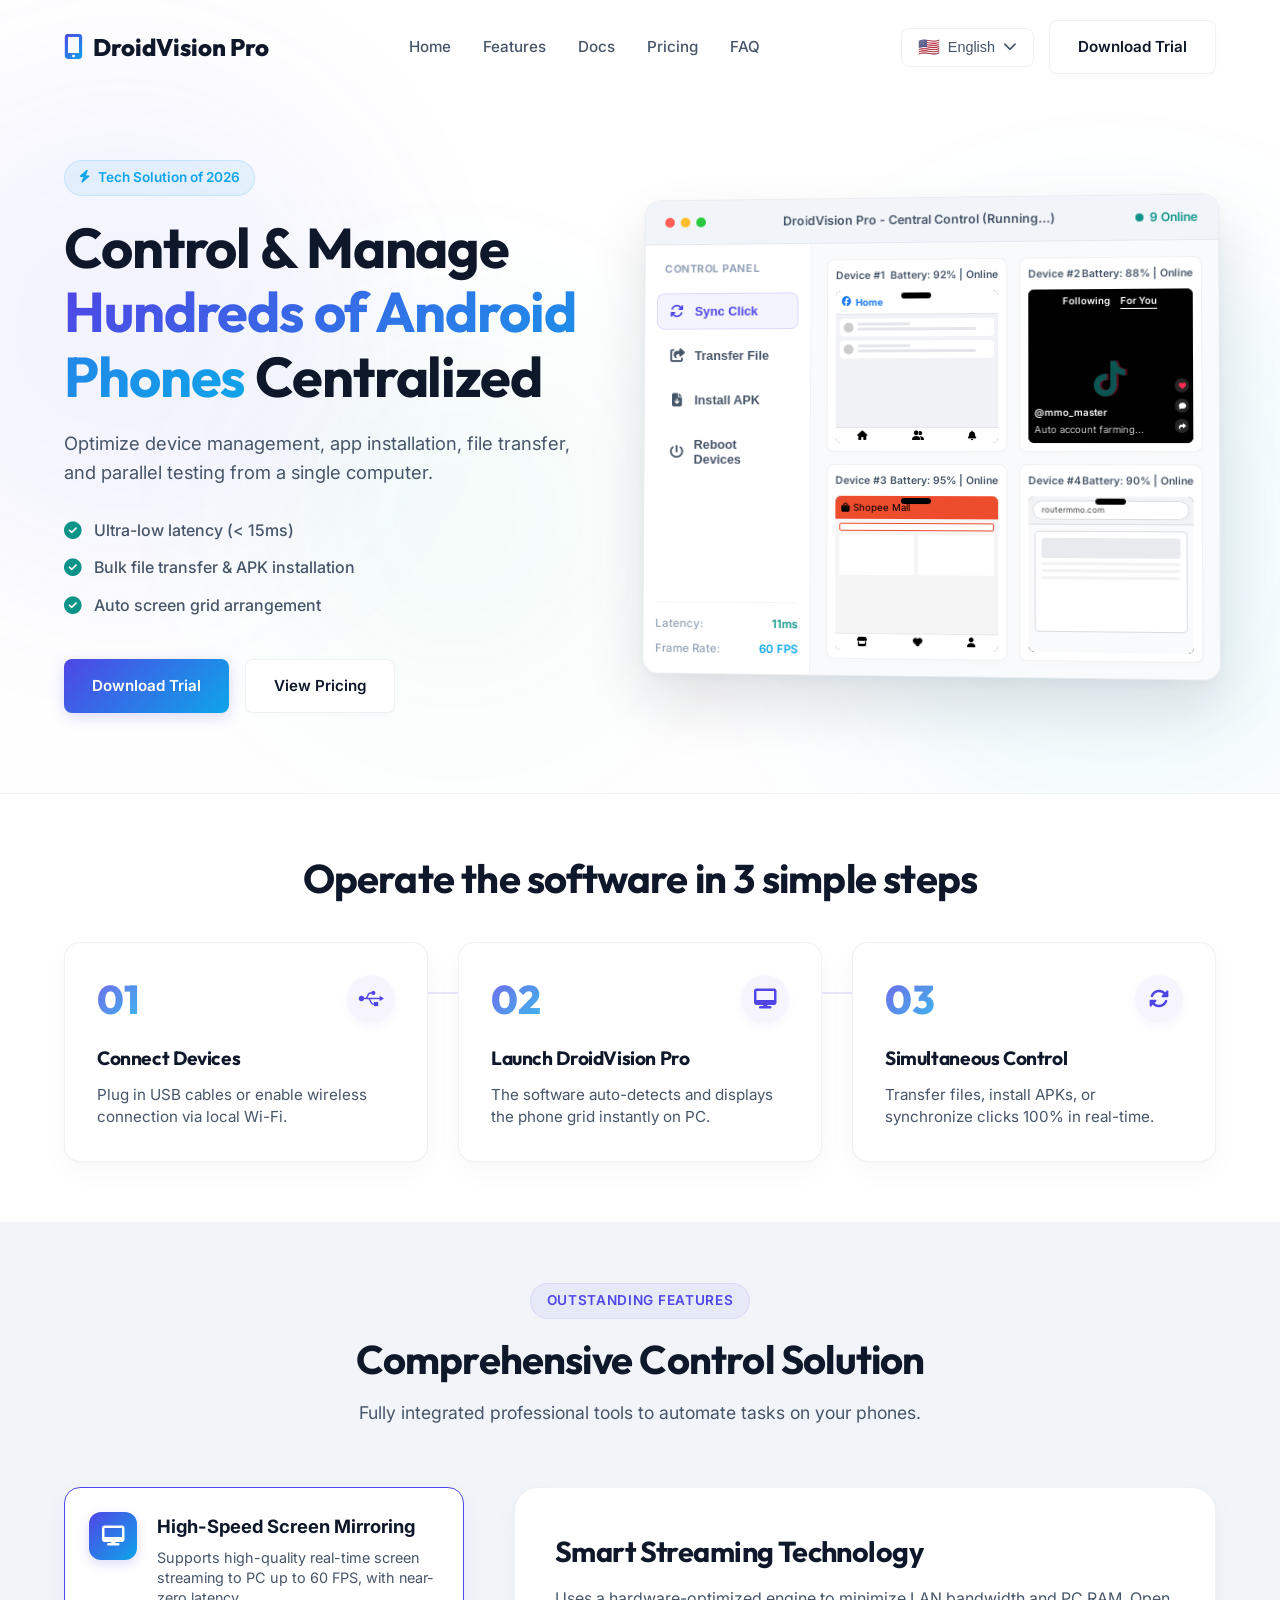
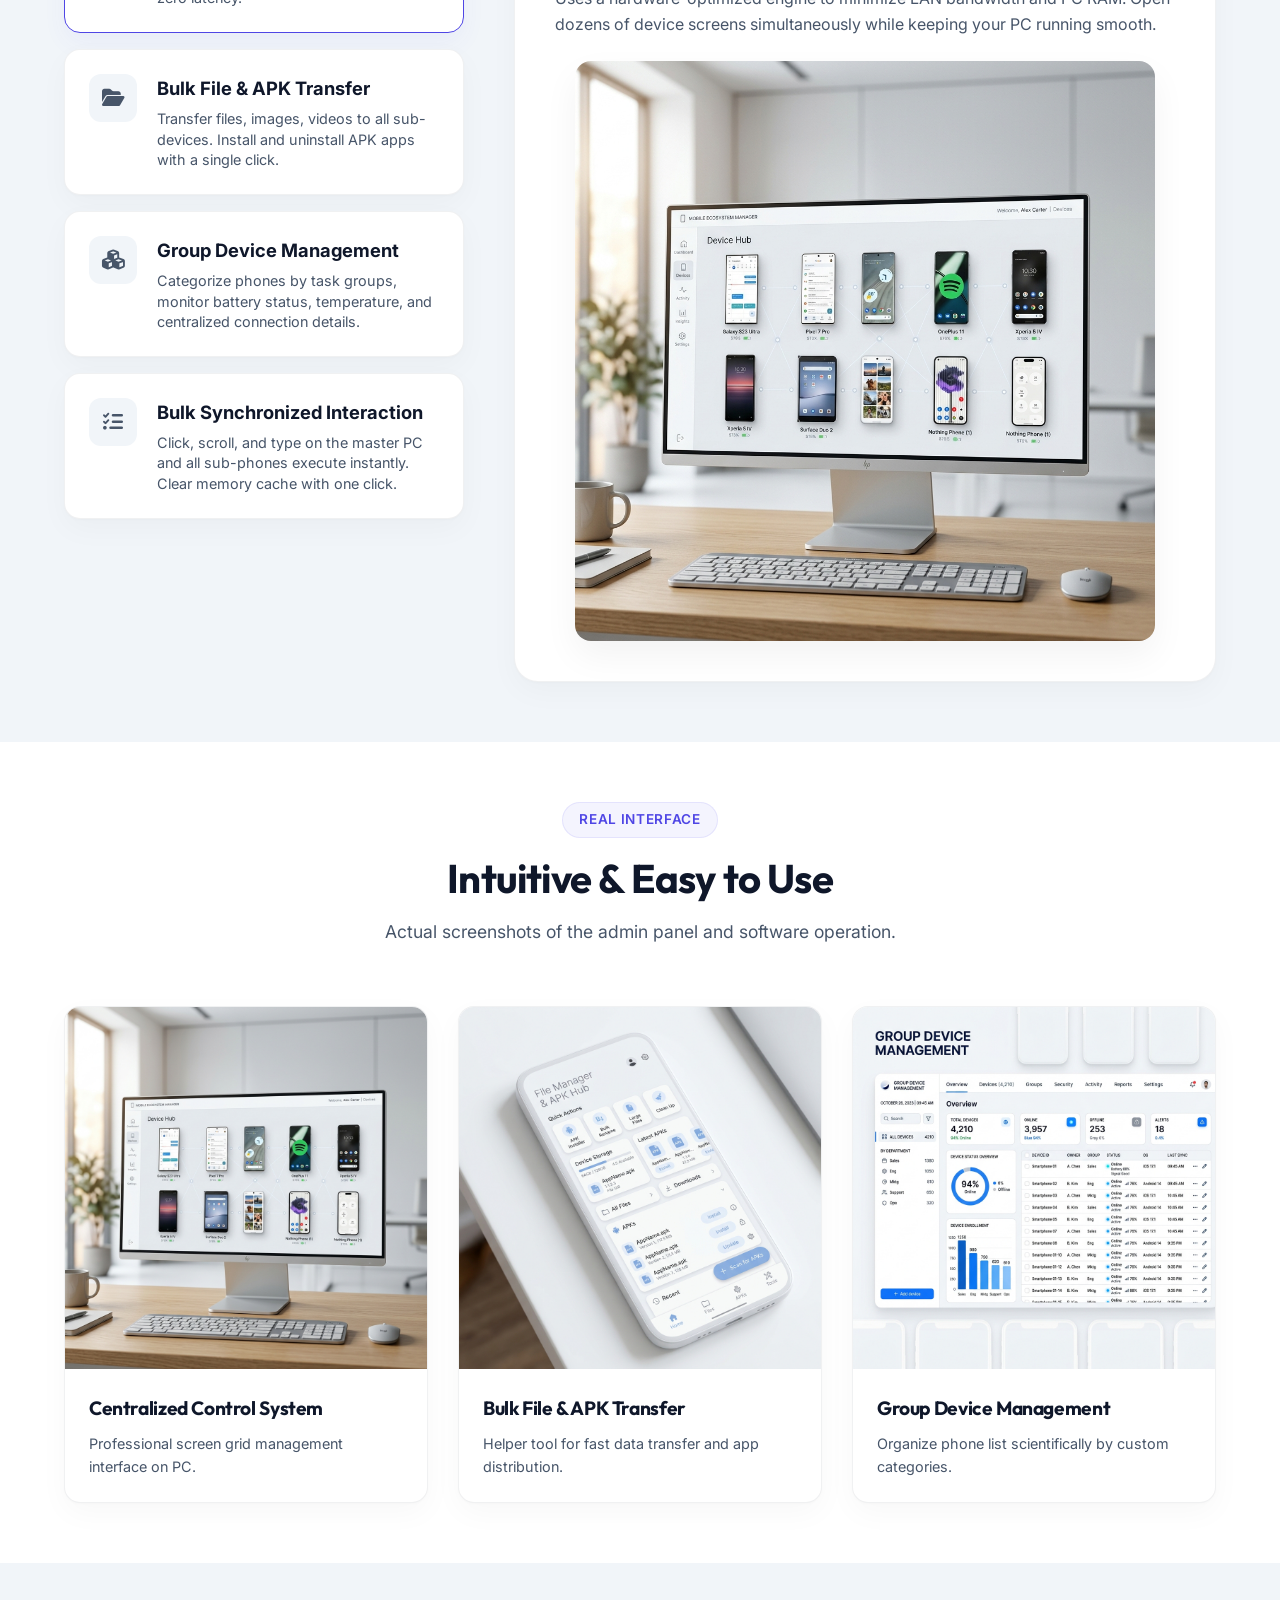
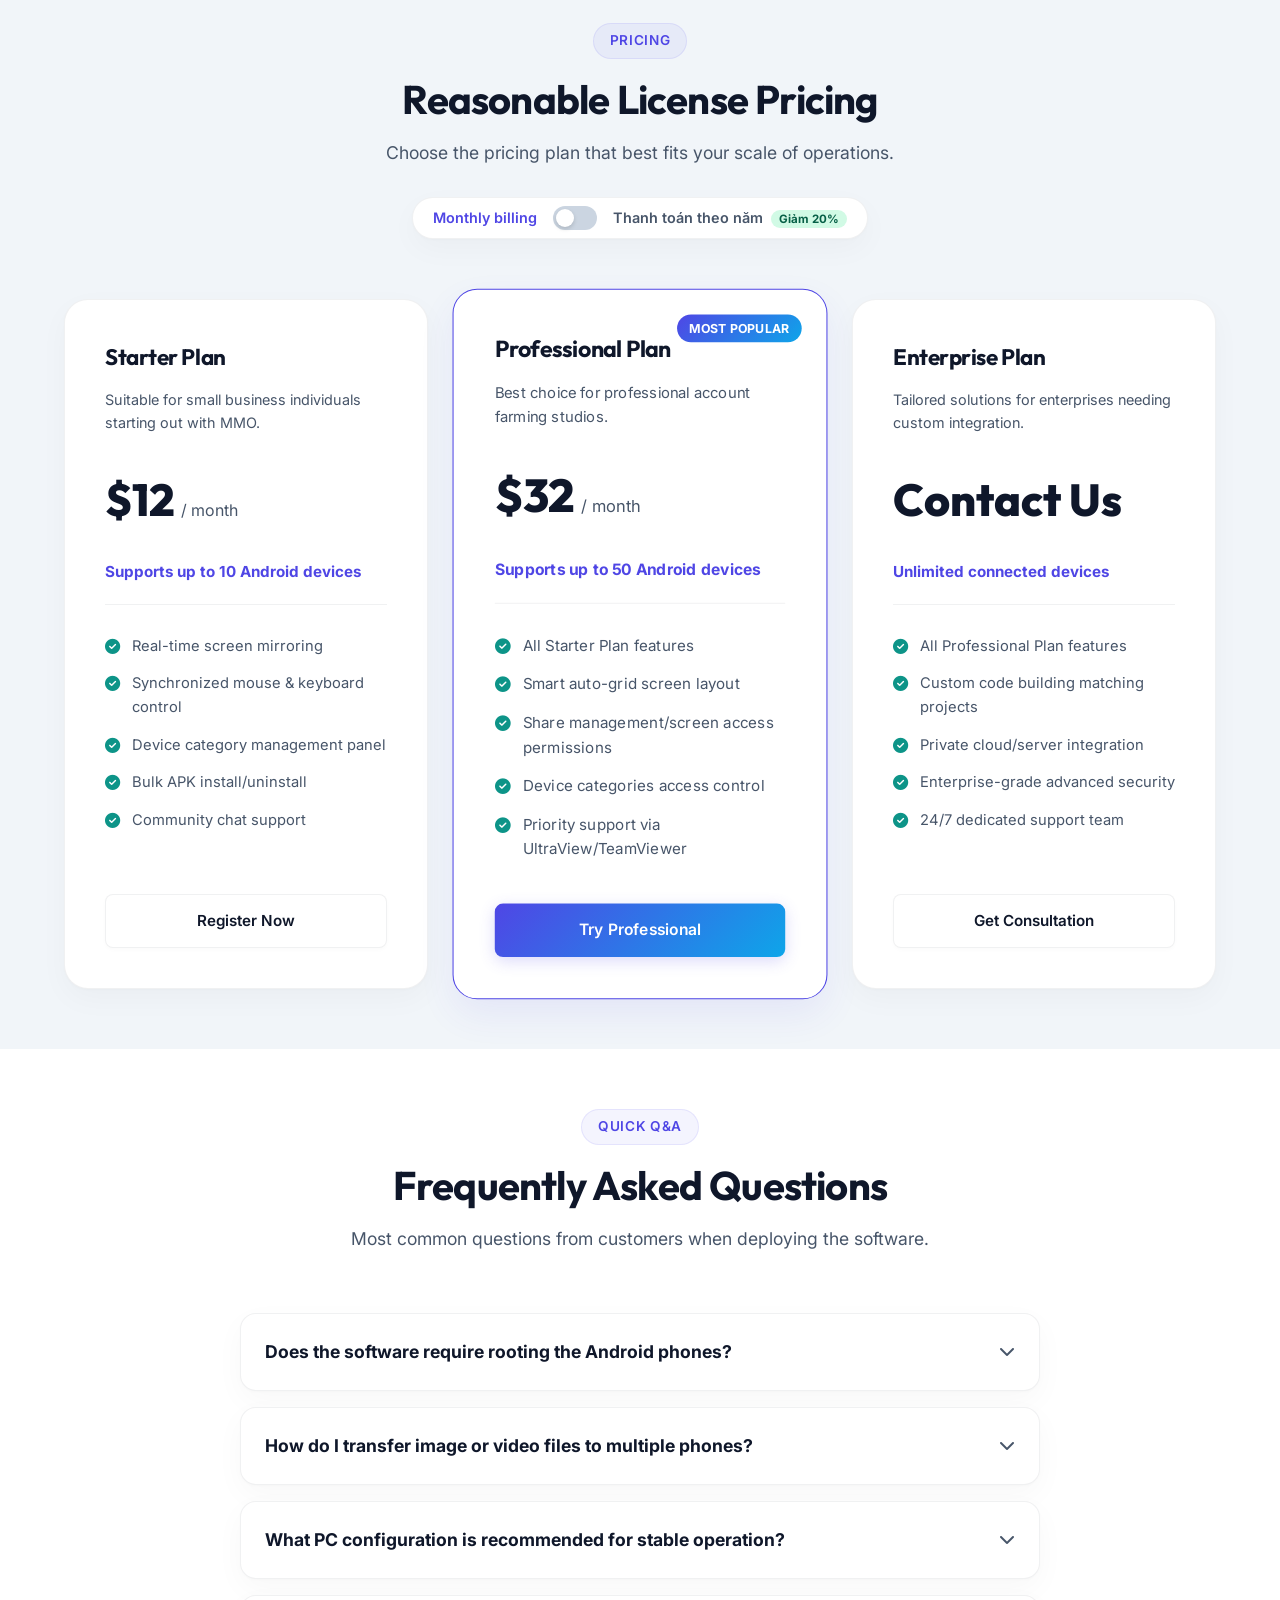
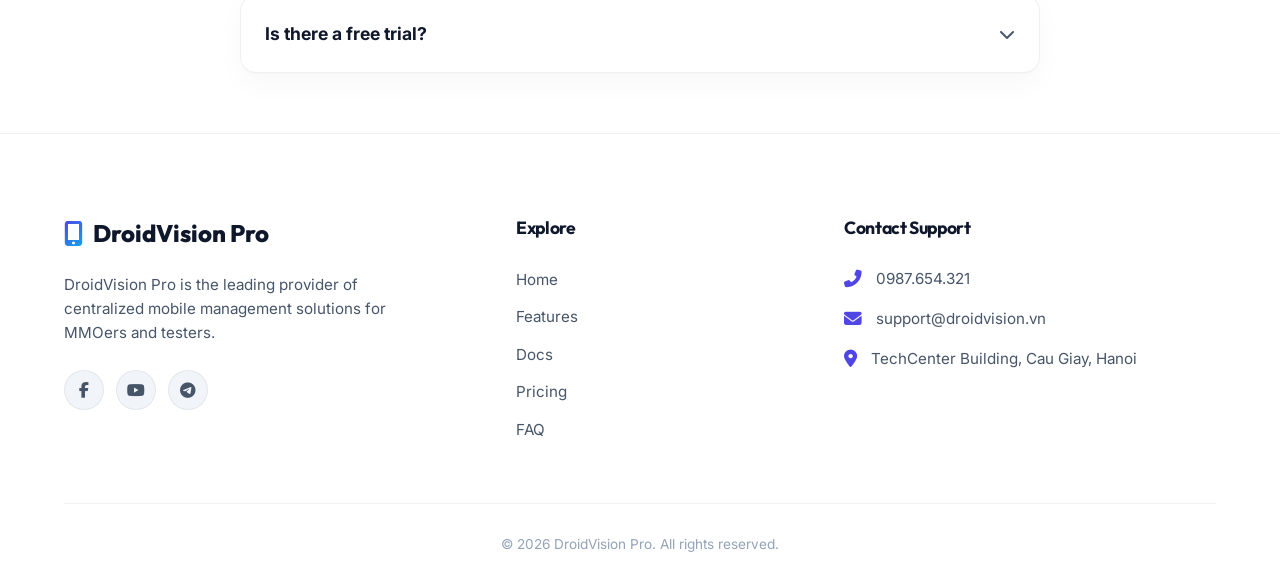
==== commit 5506fea7: "lan2" ====
--- a/index.html
+++ b/index.html
@@ -25,6 +25,25 @@
       </nav>
 
       <div class="nav-cta">
+        <!-- Language Selector -->
+        <div class="lang-selector">
+          <button class="lang-btn" id="lang-btn" aria-haspopup="true" aria-expanded="false">
+            <span id="current-lang-flag" class="flag-icon">🇻🇳</span>
+            <span id="current-lang-text">Tiếng Việt</span>
+            <i class="fas fa-chevron-down"></i>
+          </button>
+          <div class="lang-dropdown" id="lang-dropdown">
+            <a href="#" data-lang="vi" class="lang-option active"><span class="flag-icon">🇻🇳</span> Tiếng Việt</a>
+            <a href="#" data-lang="en" class="lang-option"><span class="flag-icon">🇺🇸</span> English</a>
+            <a href="#" data-lang="zh" class="lang-option"><span class="flag-icon">🇨🇳</span> 简体中文</a>
+            <a href="#" data-lang="ko" class="lang-option"><span class="flag-icon">🇰🇷</span> 한국어</a>
+            <a href="#" data-lang="th" class="lang-option"><span class="flag-icon">🇹🇭</span> ภาษาไทย</a>
+            <a href="#" data-lang="id" class="lang-option"><span class="flag-icon">🇮🇩</span> Bahasa Indonesia</a>
+            <a href="#" data-lang="ru" class="lang-option"><span class="flag-icon">🇷🇺</span> Русский</a>
+            <a href="#" data-lang="hi" class="lang-option"><span class="flag-icon">🇮🇳</span> हिन्दी</a>
+          </div>
+        </div>
+
         <a href="#pricing" class="btn btn-secondary" id="header-cta">
           <!-- Động: CTA từ data.js -->
         </a>
--- a/style.css
+++ b/style.css
@@ -2118,3 +2118,145 @@
   }
 }
 
+
+/* ========================================================
+   LANGUAGE SELECTOR STYLES (PREMIUM MULTI-LANG)
+   ======================================================== */
+.lang-selector {
+  position: relative;
+  margin-right: 15px;
+}
+
+.lang-btn {
+  display: inline-flex;
+  align-items: center;
+  gap: 8px;
+  background: #ffffff;
+  border: 1px solid var(--border-color);
+  padding: 8px 16px;
+  border-radius: var(--radius-sm);
+  font-size: 0.9rem;
+  font-weight: 500;
+  color: var(--text-secondary);
+  cursor: pointer;
+  transition: var(--transition-fast);
+}
+
+.lang-btn:hover {
+  background: var(--bg-section-alt);
+  color: var(--text-primary);
+}
+
+.lang-btn i {
+  font-size: 0.85rem;
+}
+
+.lang-btn i.fa-globe {
+  color: var(--color-primary);
+}
+
+.lang-dropdown {
+  position: absolute;
+  top: calc(100% + 8px);
+  right: 0;
+  background: rgba(255, 255, 255, 0.98);
+  backdrop-filter: blur(10px);
+  border: 1px solid var(--border-color);
+  border-radius: var(--radius-sm);
+  box-shadow: var(--shadow-card);
+  min-width: 190px;
+  padding: 6px 0;
+  display: none;
+  z-index: 1100;
+  animation: slideDown 0.2s ease;
+}
+
+.lang-dropdown.show {
+  display: block;
+}
+
+.lang-option {
+  display: flex;
+  align-items: center;
+  gap: 10px;
+  padding: 10px 16px;
+  font-size: 0.9rem;
+  color: var(--text-secondary);
+  transition: var(--transition-fast);
+  cursor: pointer;
+}
+
+.lang-option:hover {
+  background: rgba(79, 70, 229, 0.05);
+  color: var(--color-primary);
+}
+
+.lang-option.active {
+  background: rgba(79, 70, 229, 0.08);
+  color: var(--color-primary);
+  font-weight: 600;
+}
+
+.flag-icon {
+  font-size: 1.1rem;
+}
+
+@keyframes slideDown {
+  from {
+    opacity: 0;
+    transform: translateY(-8px);
+  }
+  to {
+    opacity: 1;
+    transform: translateY(0);
+  }
+}
+
+/* Mobile Language Selector styling */
+.mobile-lang-selector {
+  margin-top: 20px;
+  width: 80%;
+  border-top: 1px solid var(--border-color);
+  padding-top: 15px;
+}
+
+.mobile-lang-options {
+  display: grid;
+  grid-template-columns: 1fr 1fr;
+  gap: 8px;
+}
+
+.mobile-lang-opt {
+  display: flex;
+  align-items: center;
+  gap: 6px;
+  padding: 8px 12px;
+  background: rgba(15, 23, 42, 0.03);
+  border: 1px solid var(--border-color);
+  border-radius: 6px;
+  font-size: 0.8rem;
+  font-weight: 500;
+  color: var(--text-secondary);
+  justify-content: center;
+  cursor: pointer;
+  transition: var(--transition-fast);
+}
+
+.mobile-lang-opt:hover {
+  background: rgba(15, 23, 42, 0.06);
+}
+
+.mobile-lang-opt.active {
+  background: rgba(79, 70, 229, 0.08);
+  border-color: rgba(79, 70, 229, 0.2);
+  color: var(--color-primary);
+  font-weight: 600;
+}
+
+@media (max-width: 768px) {
+  .lang-selector {
+    display: none; /* Hide desktop selector on mobile */
+  }
+}
+
+
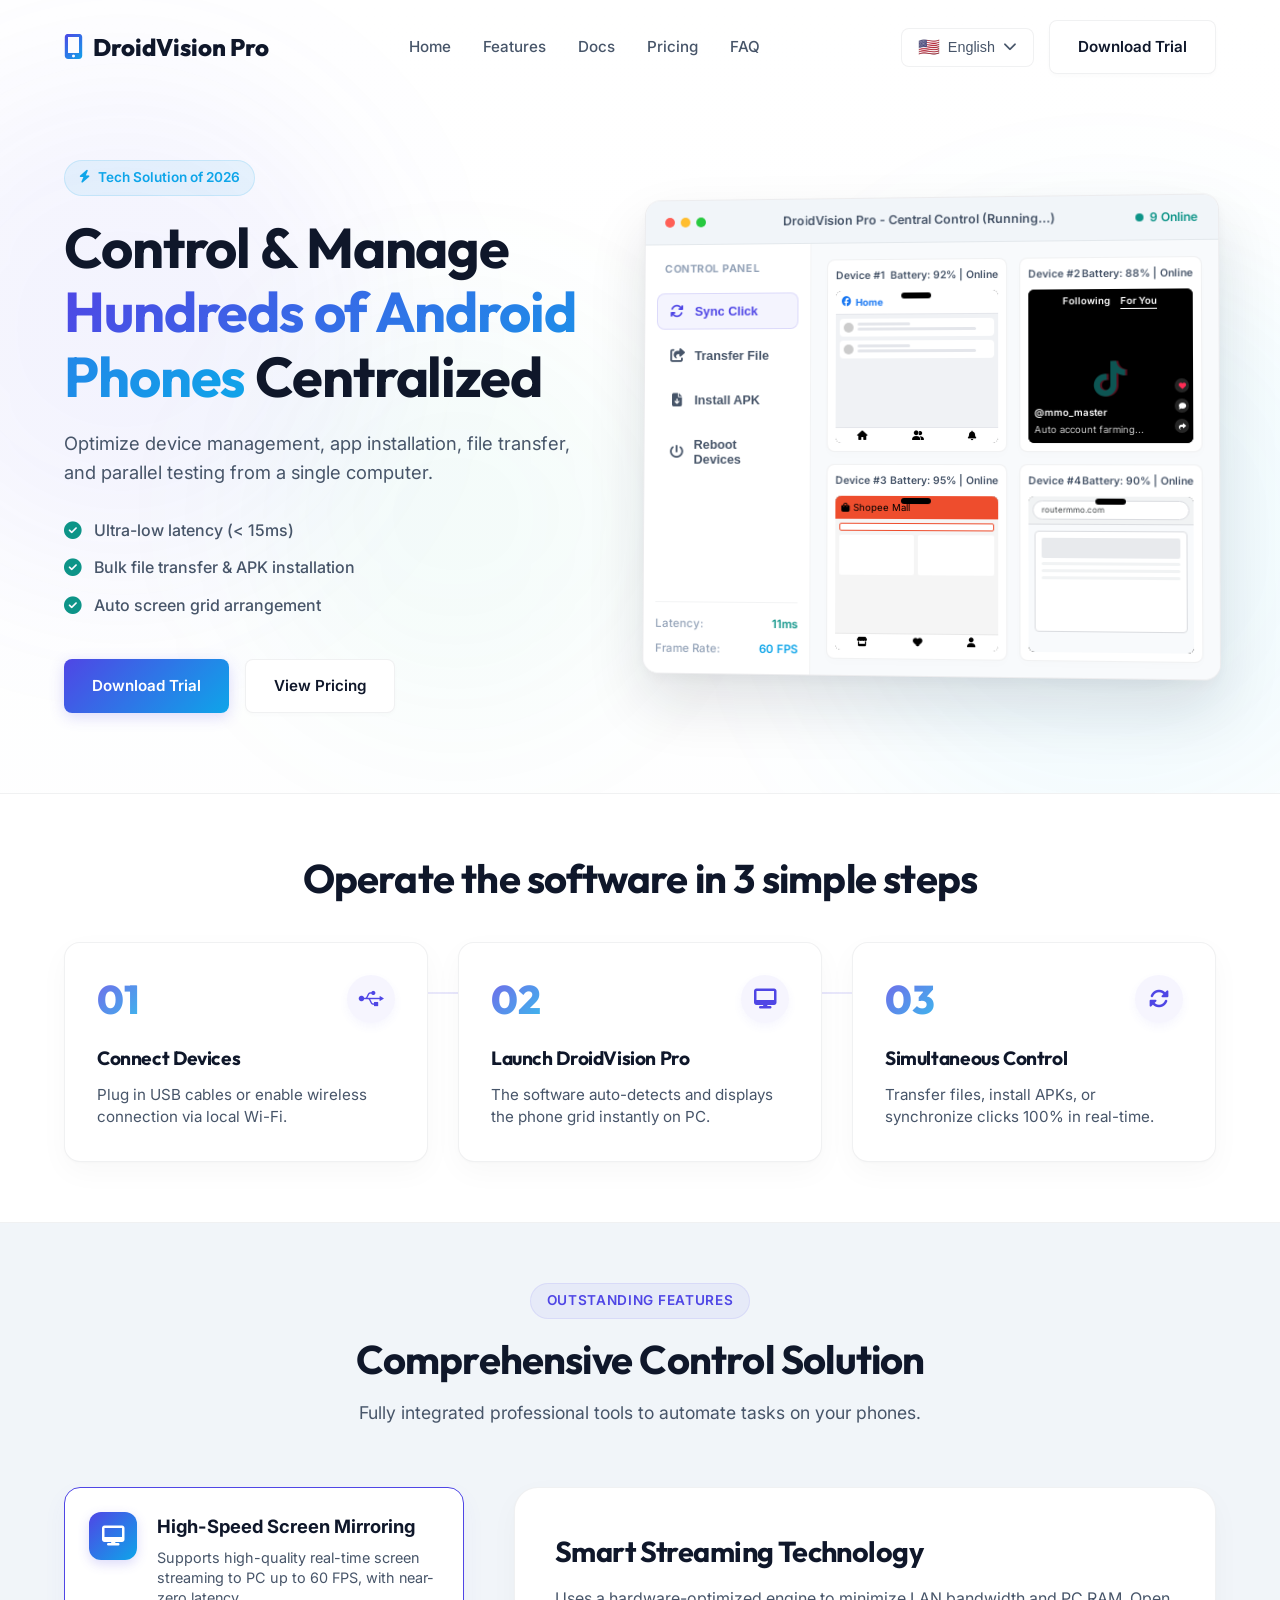
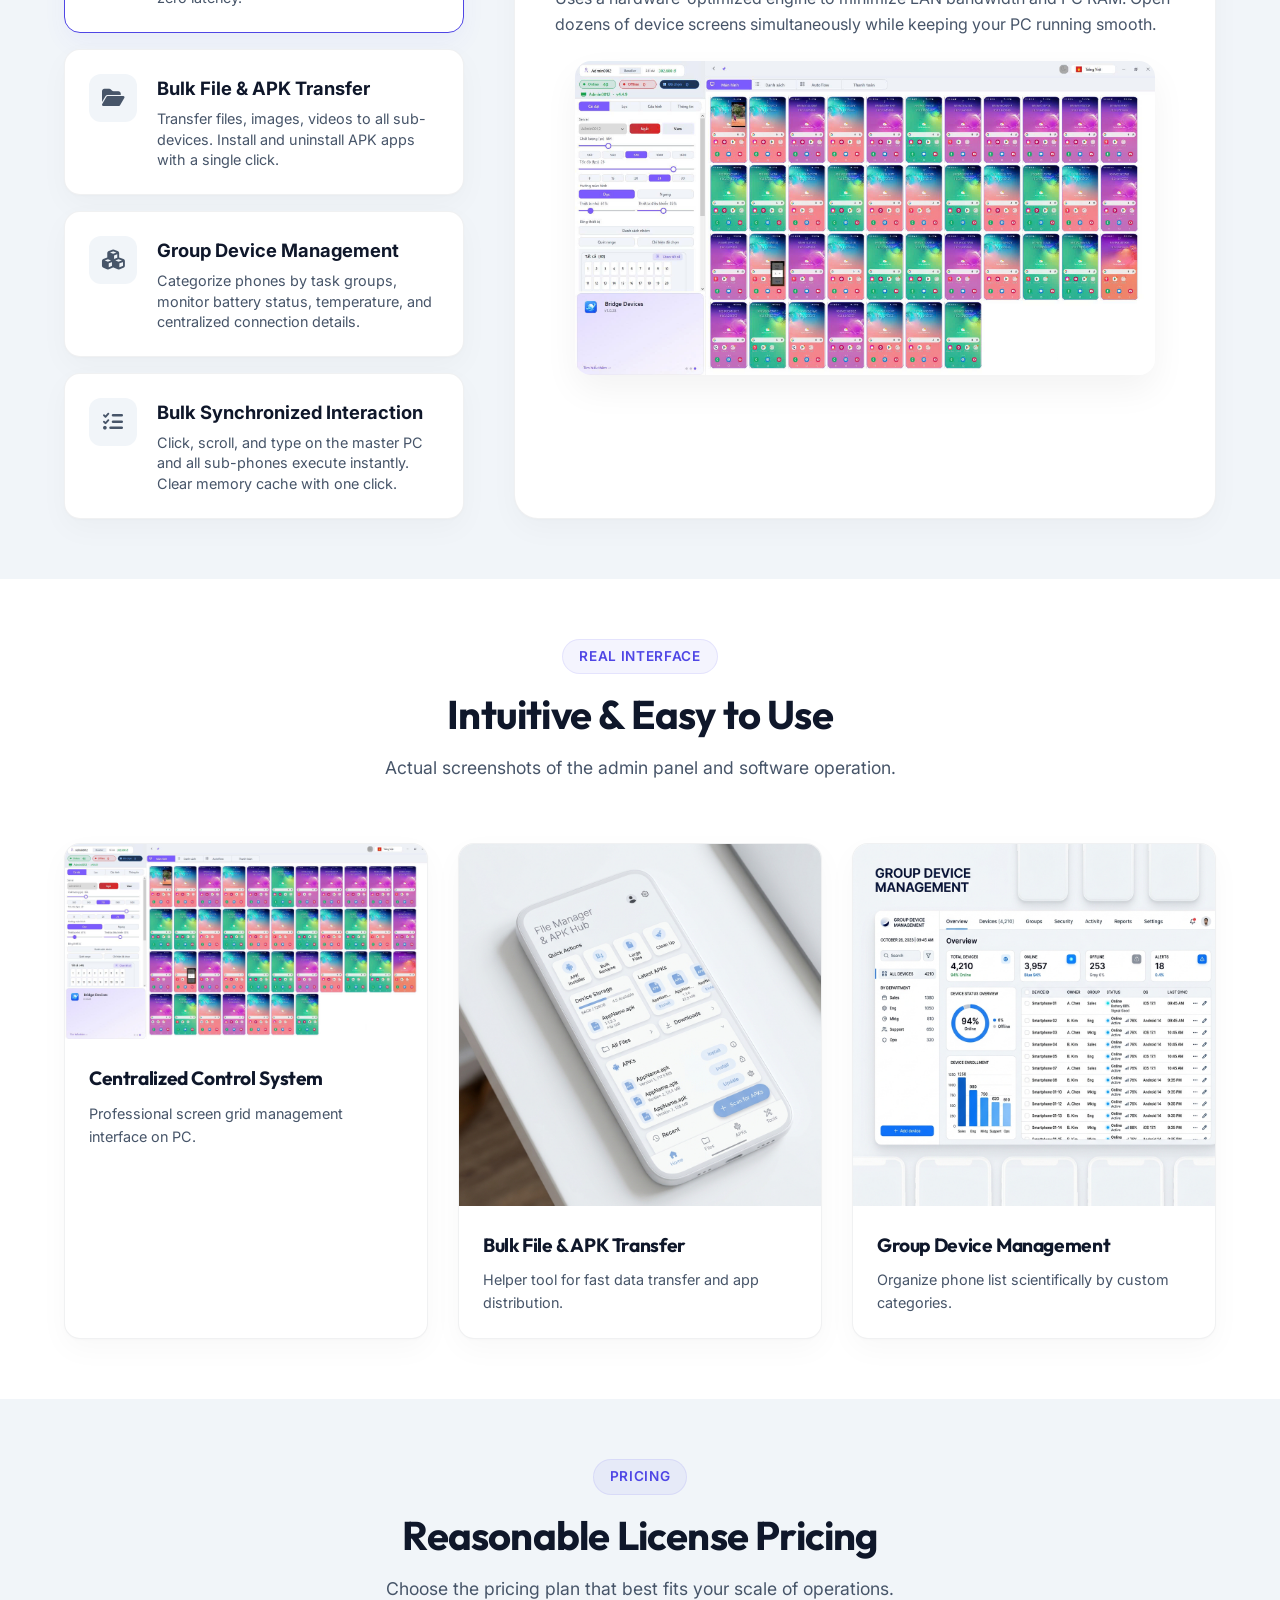
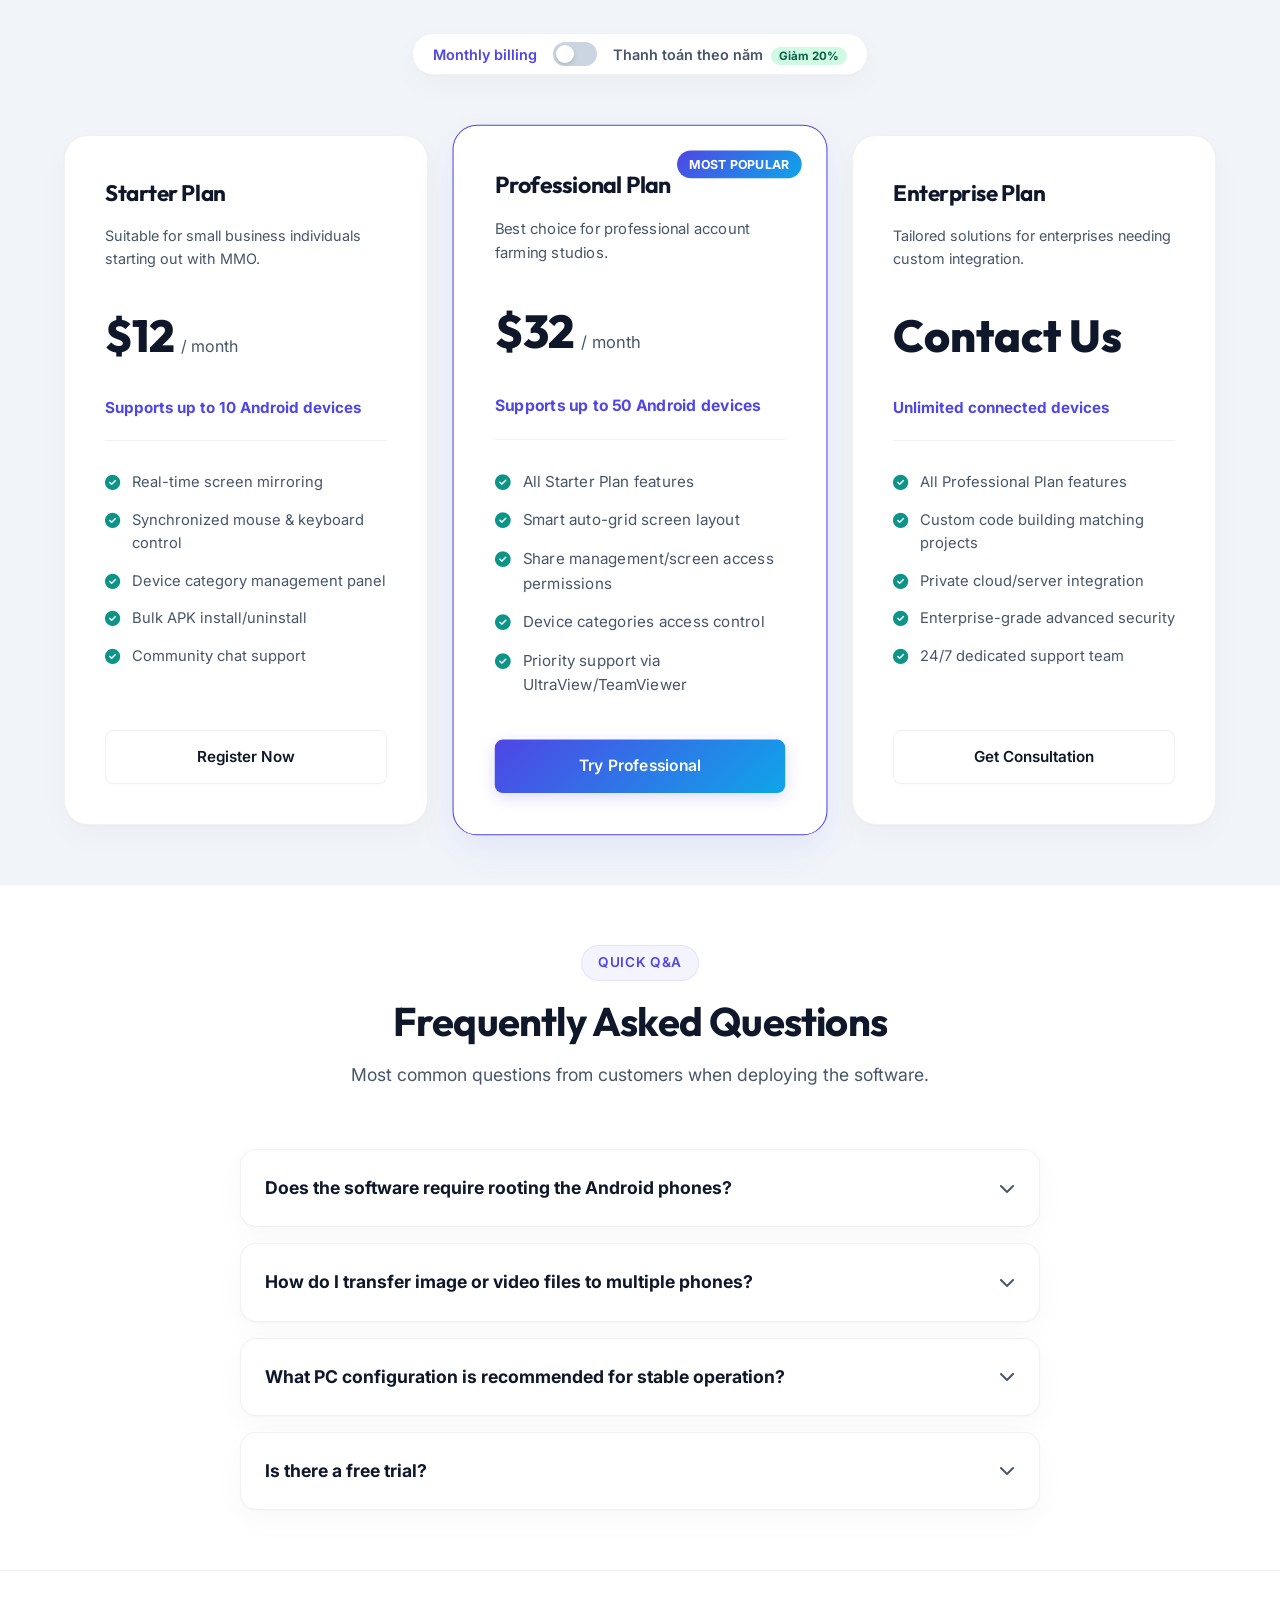
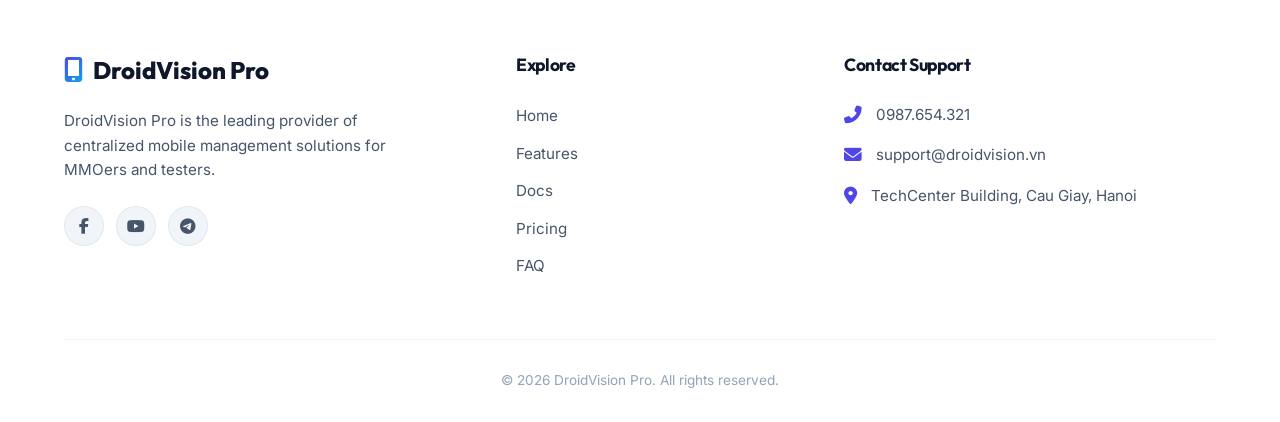
==== commit b5912ec6: "img" ====
--- a/index.html
+++ b/index.html
@@ -457,6 +457,15 @@
     </div>
   </footer>
 
+  <!-- --- LIGHTBOX IMAGE MODAL --- -->
+  <div class="lightbox" id="lightbox" aria-hidden="true" role="dialog">
+    <button class="lightbox-close" id="lightbox-close" aria-label="Close image popup">&times;</button>
+    <div class="lightbox-content">
+      <img src="" alt="Zoomed screenshot" class="lightbox-img" id="lightbox-img">
+      <p class="lightbox-caption" id="lightbox-caption"></p>
+    </div>
+  </div>
+
   <!-- Dữ liệu JS -->
   <script src="data.js"></script>
   <!-- Logic JS chính -->
--- a/style.css
+++ b/style.css
@@ -2259,4 +2259,99 @@
   }
 }
 
-
+/* --- Lightbox Modal --- */
+.lightbox {
+  position: fixed;
+  top: 0;
+  left: 0;
+  width: 100%;
+  height: 100%;
+  background: rgba(15, 23, 42, 0.85); /* Slate 900 background with transparency */
+  backdrop-filter: blur(12px);
+  -webkit-backdrop-filter: blur(12px);
+  display: flex;
+  align-items: center;
+  justify-content: center;
+  z-index: 9999;
+  opacity: 0;
+  pointer-events: none;
+  transition: opacity 0.3s cubic-bezier(0.4, 0, 0.2, 1);
+}
+
+.lightbox.active {
+  opacity: 1;
+  pointer-events: auto;
+}
+
+.lightbox-close {
+  position: absolute;
+  top: 24px;
+  right: 24px;
+  background: rgba(255, 255, 255, 0.1);
+  border: 1px solid rgba(255, 255, 255, 0.2);
+  color: #ffffff;
+  font-size: 2rem;
+  width: 48px;
+  height: 48px;
+  border-radius: 50%;
+  cursor: pointer;
+  display: flex;
+  align-items: center;
+  justify-content: center;
+  transition: var(--transition-normal);
+  z-index: 10000;
+  line-height: 1;
+  padding-bottom: 4px; /* Align &times; */
+}
+
+.lightbox-close:hover {
+  background: #ffffff;
+  color: var(--text-primary);
+  transform: rotate(90deg);
+}
+
+.lightbox-content {
+  max-width: 90%;
+  max-height: 85%;
+  display: flex;
+  flex-direction: column;
+  align-items: center;
+  justify-content: center;
+  position: relative;
+  transform: scale(0.95);
+  transition: transform 0.3s cubic-bezier(0.34, 1.56, 0.64, 1); /* Bounce transition */
+}
+
+.lightbox.active .lightbox-content {
+  transform: scale(1);
+}
+
+.lightbox-img {
+  max-width: 100%;
+  max-height: 80vh;
+  object-fit: contain;
+  border-radius: var(--radius-md);
+  box-shadow: 0 25px 50px -12px rgba(0, 0, 0, 0.7);
+  border: 1px solid rgba(255, 255, 255, 0.1);
+  cursor: zoom-out;
+}
+
+.lightbox-caption {
+  color: #ffffff;
+  margin-top: 16px;
+  font-size: 1rem;
+  font-weight: 500;
+  text-align: center;
+  text-shadow: 0 2px 4px rgba(0, 0, 0, 0.5);
+}
+
+/* Add cursor pointer to zoomable images */
+.gallery-card {
+  cursor: pointer;
+}
+
+.feature-showcase-img {
+  cursor: pointer;
+}
+
+
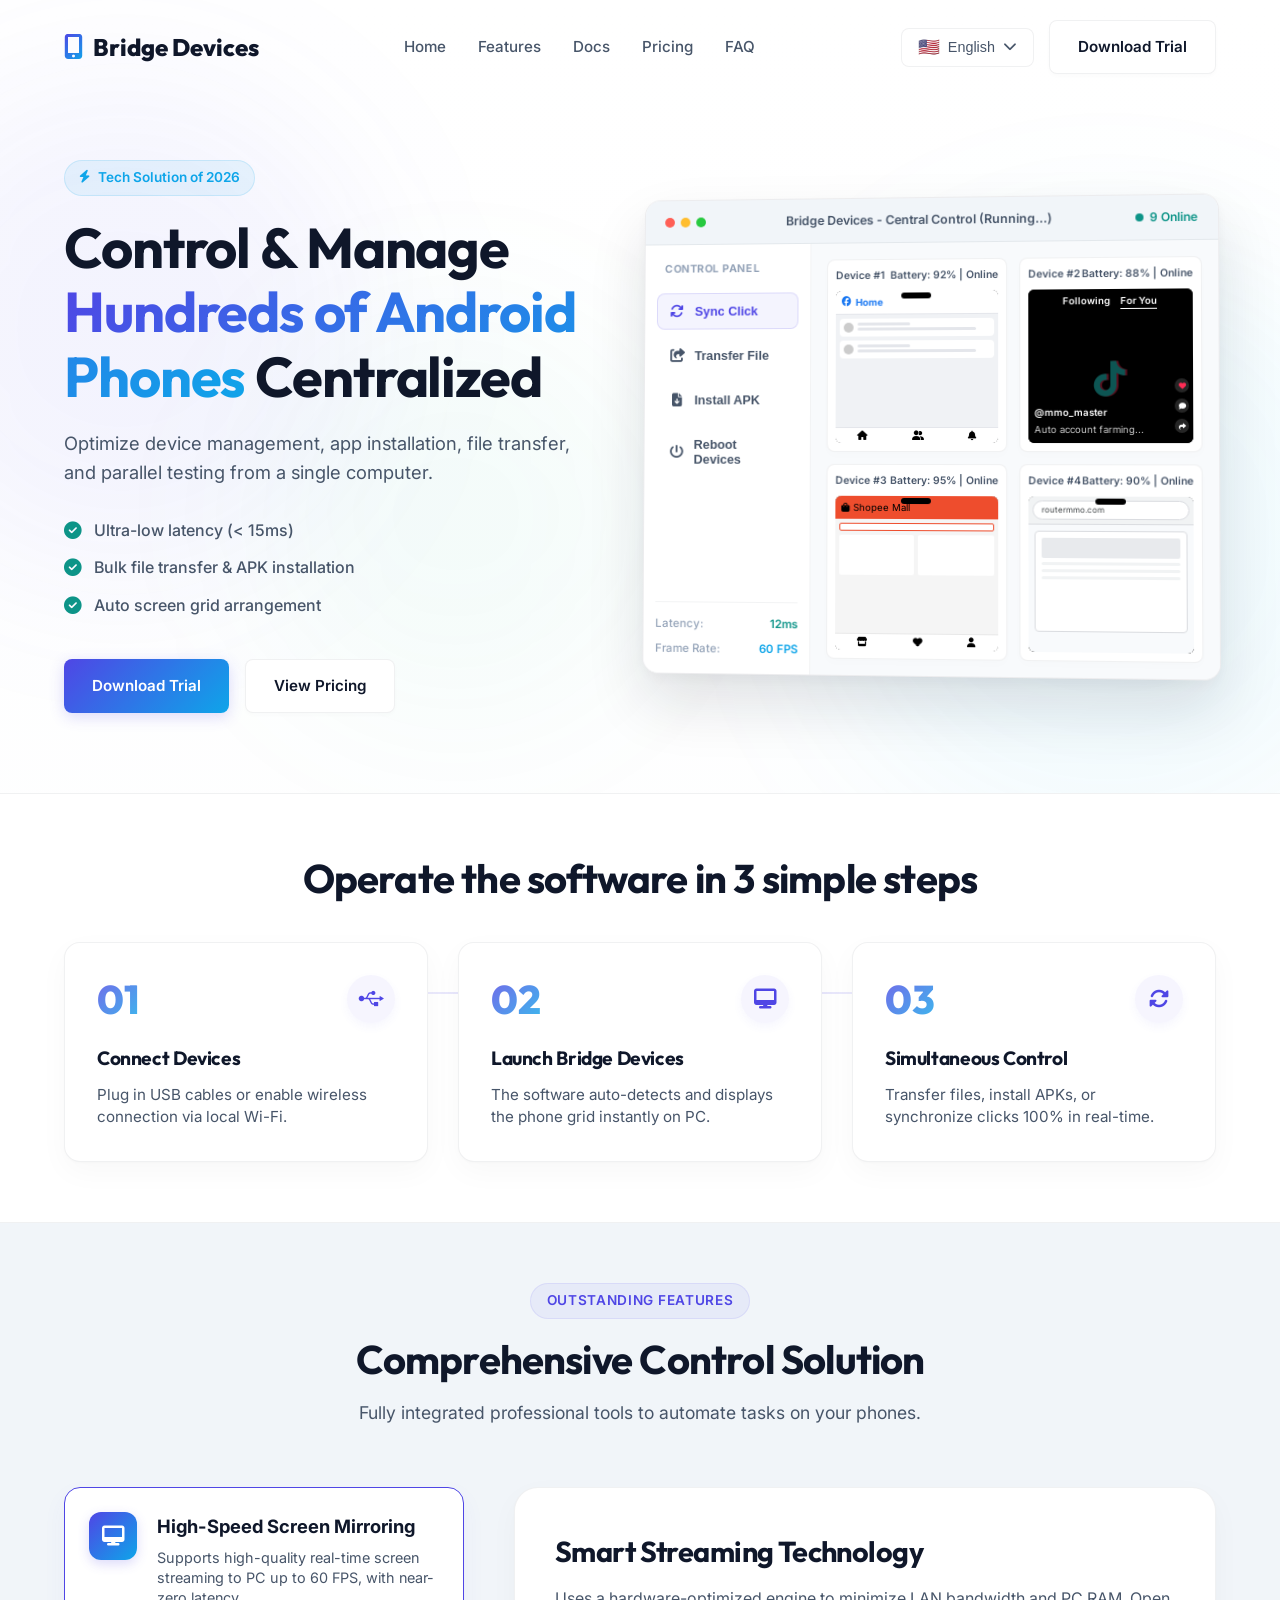
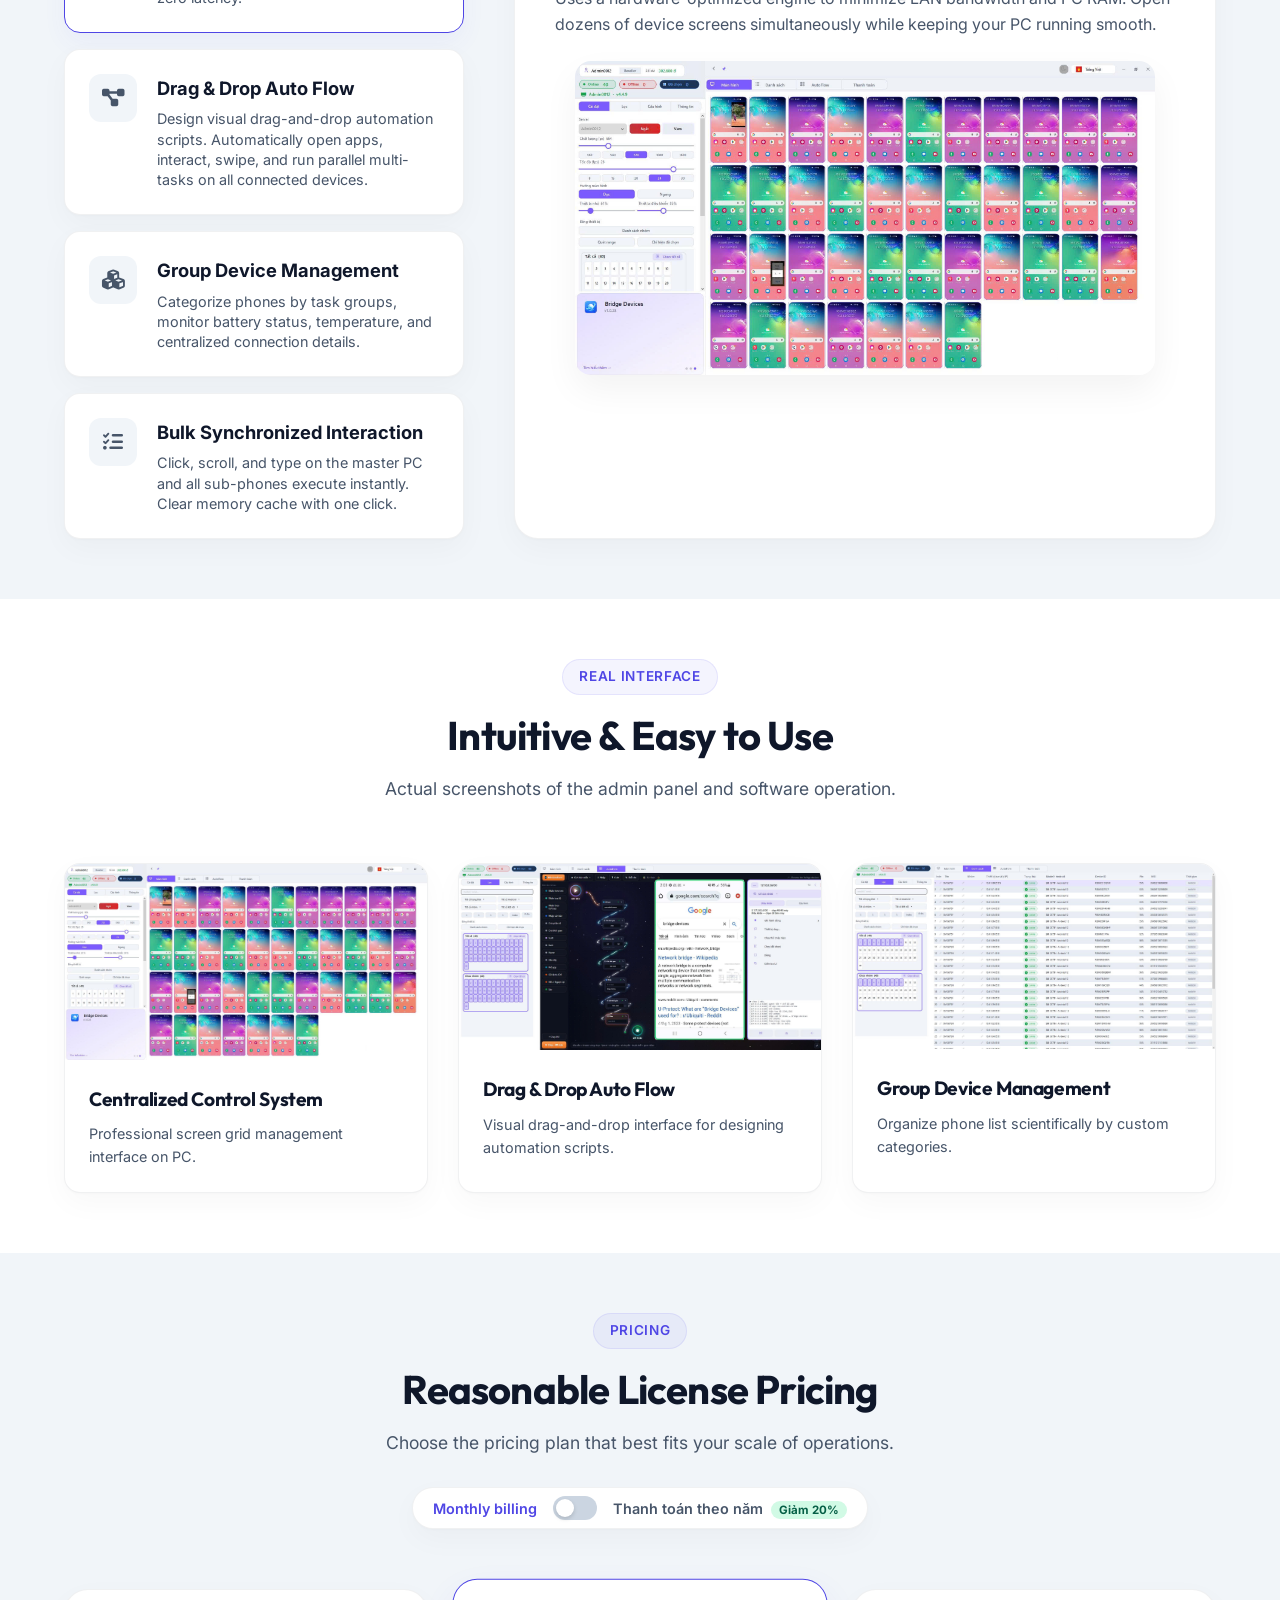
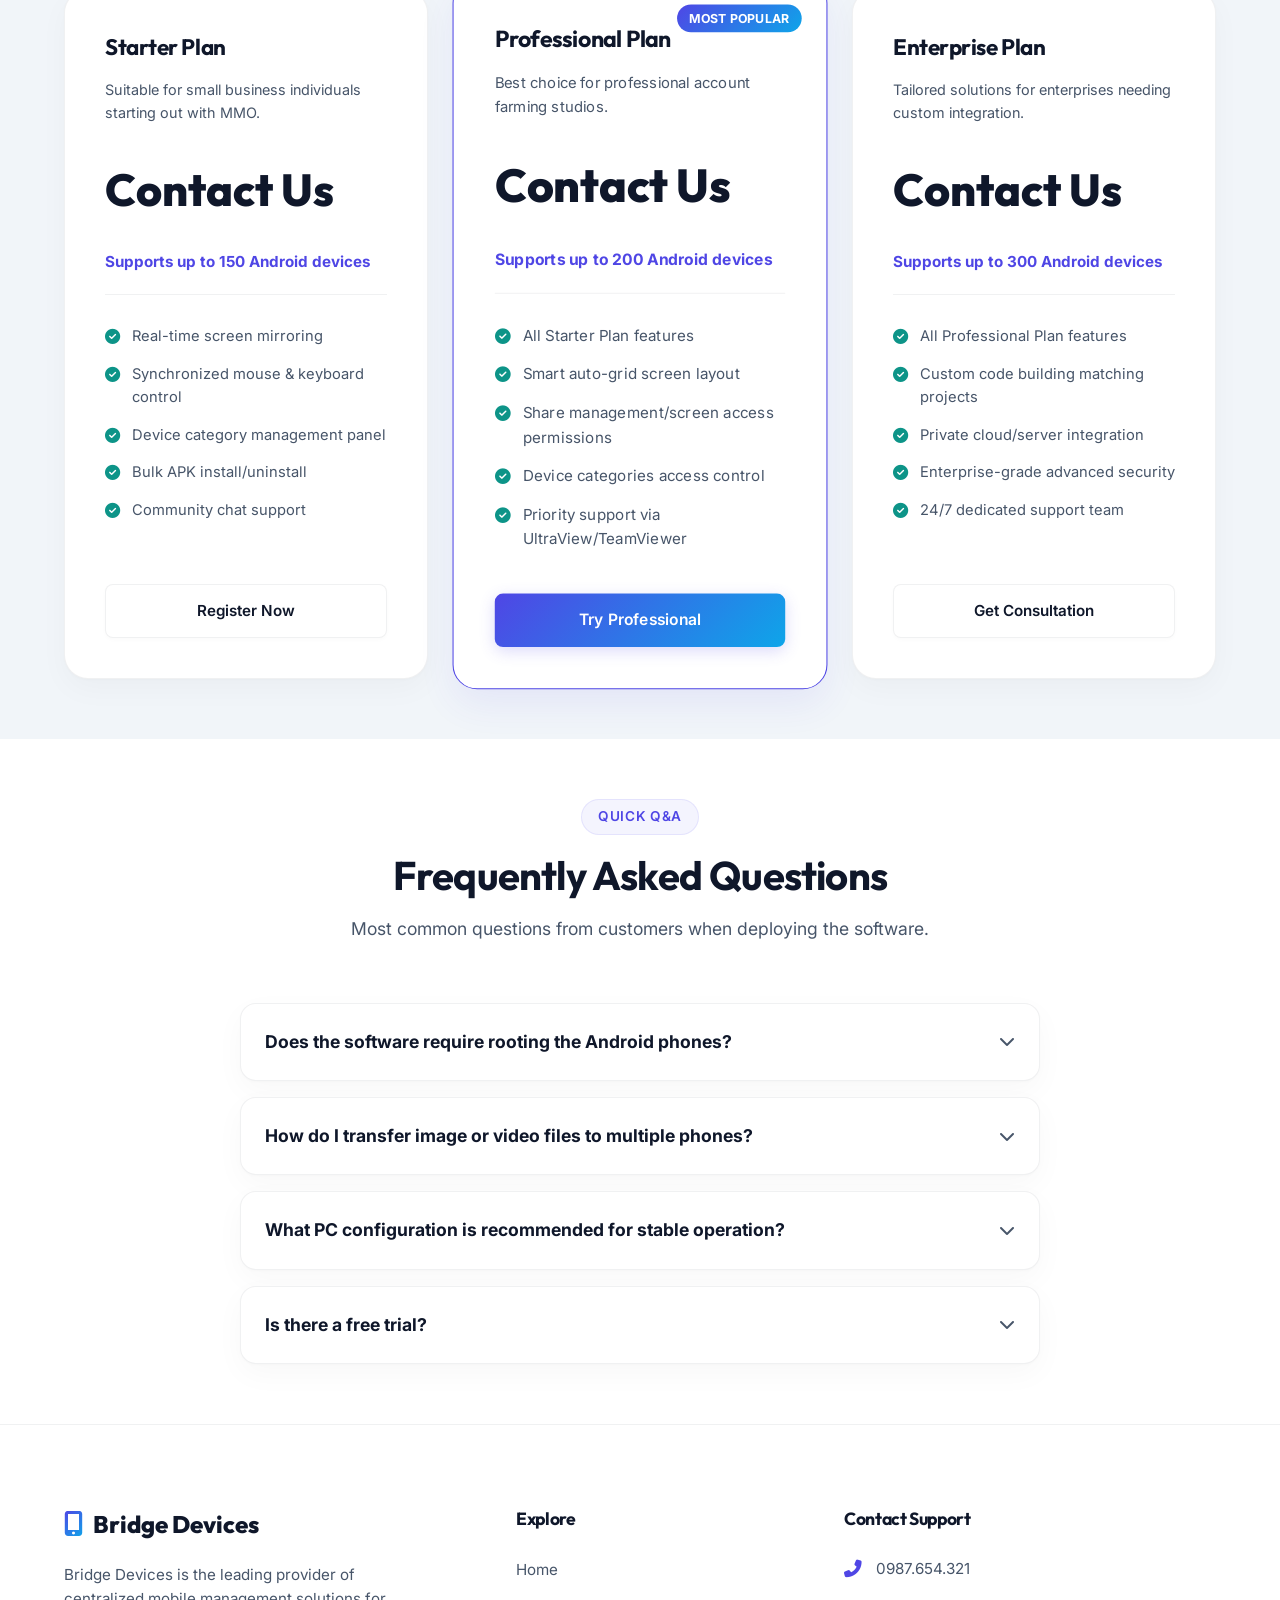
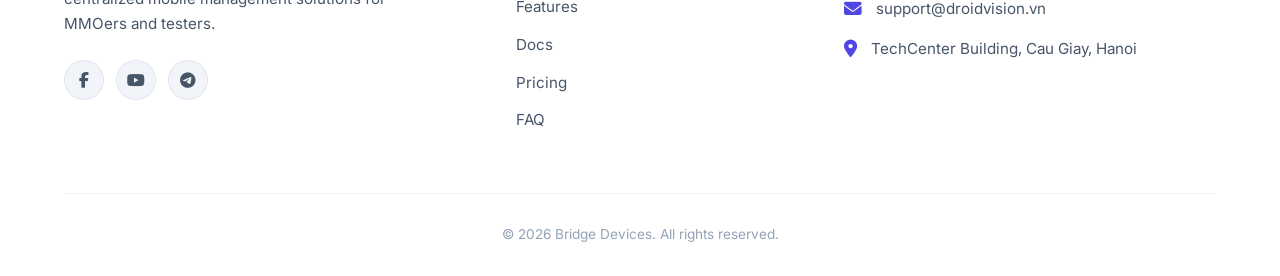
==== commit 437f4c3c: "update2506" ====
--- a/index.html
+++ b/index.html
@@ -3,7 +3,7 @@
 <head>
   <meta charset="UTF-8">
   <meta name="viewport" content="width=device-width, initial-scale=1.0">
-  <title>DroidVision Pro - Điều khiển & Quản lý điện thoại Android tập trung</title>
+  <title>Bridge Devices - Điều khiển & Quản lý điện thoại Android tập trung</title>
   <meta name="description" content="Hệ thống điều khiển điện thoại Android tập trung độ trễ thấp dưới 15ms. Tự động hóa kịch bản, nuôi tài khoản và đổi proxy mạng độc lập. Tối ưu cho MMO và thử nghiệm.">
   
   <!-- Font Awesome Icons -->
@@ -100,7 +100,7 @@
                 <span class="dot yellow"></span>
                 <span class="dot green"></span>
               </div>
-              <div class="sim-title">DroidVision Pro - Điều khiển trung tâm (Đang chạy...)</div>
+              <div class="sim-title">Bridge Devices - Điều khiển trung tâm (Đang chạy...)</div>
               <div class="sim-status">
                 <span class="pulse-indicator"></span>
                 <span id="sim-active-count">9 Online</span>
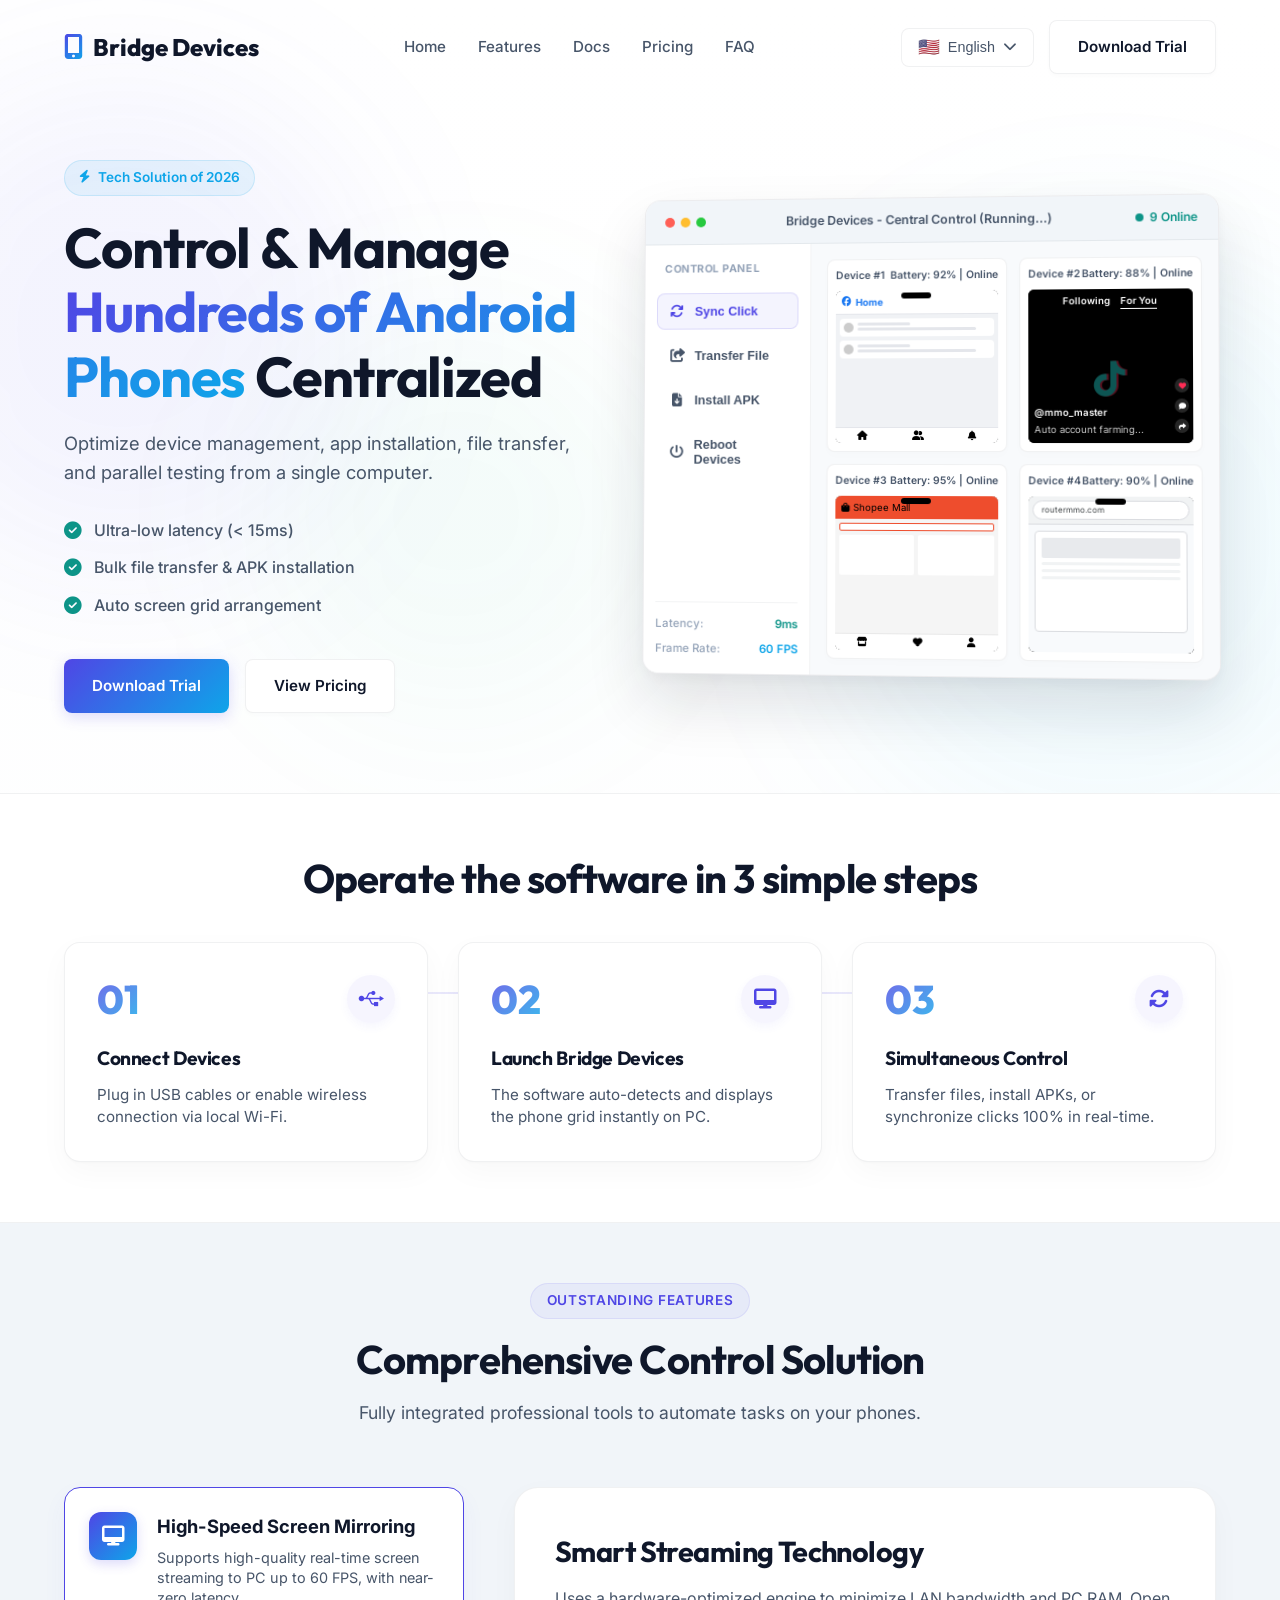
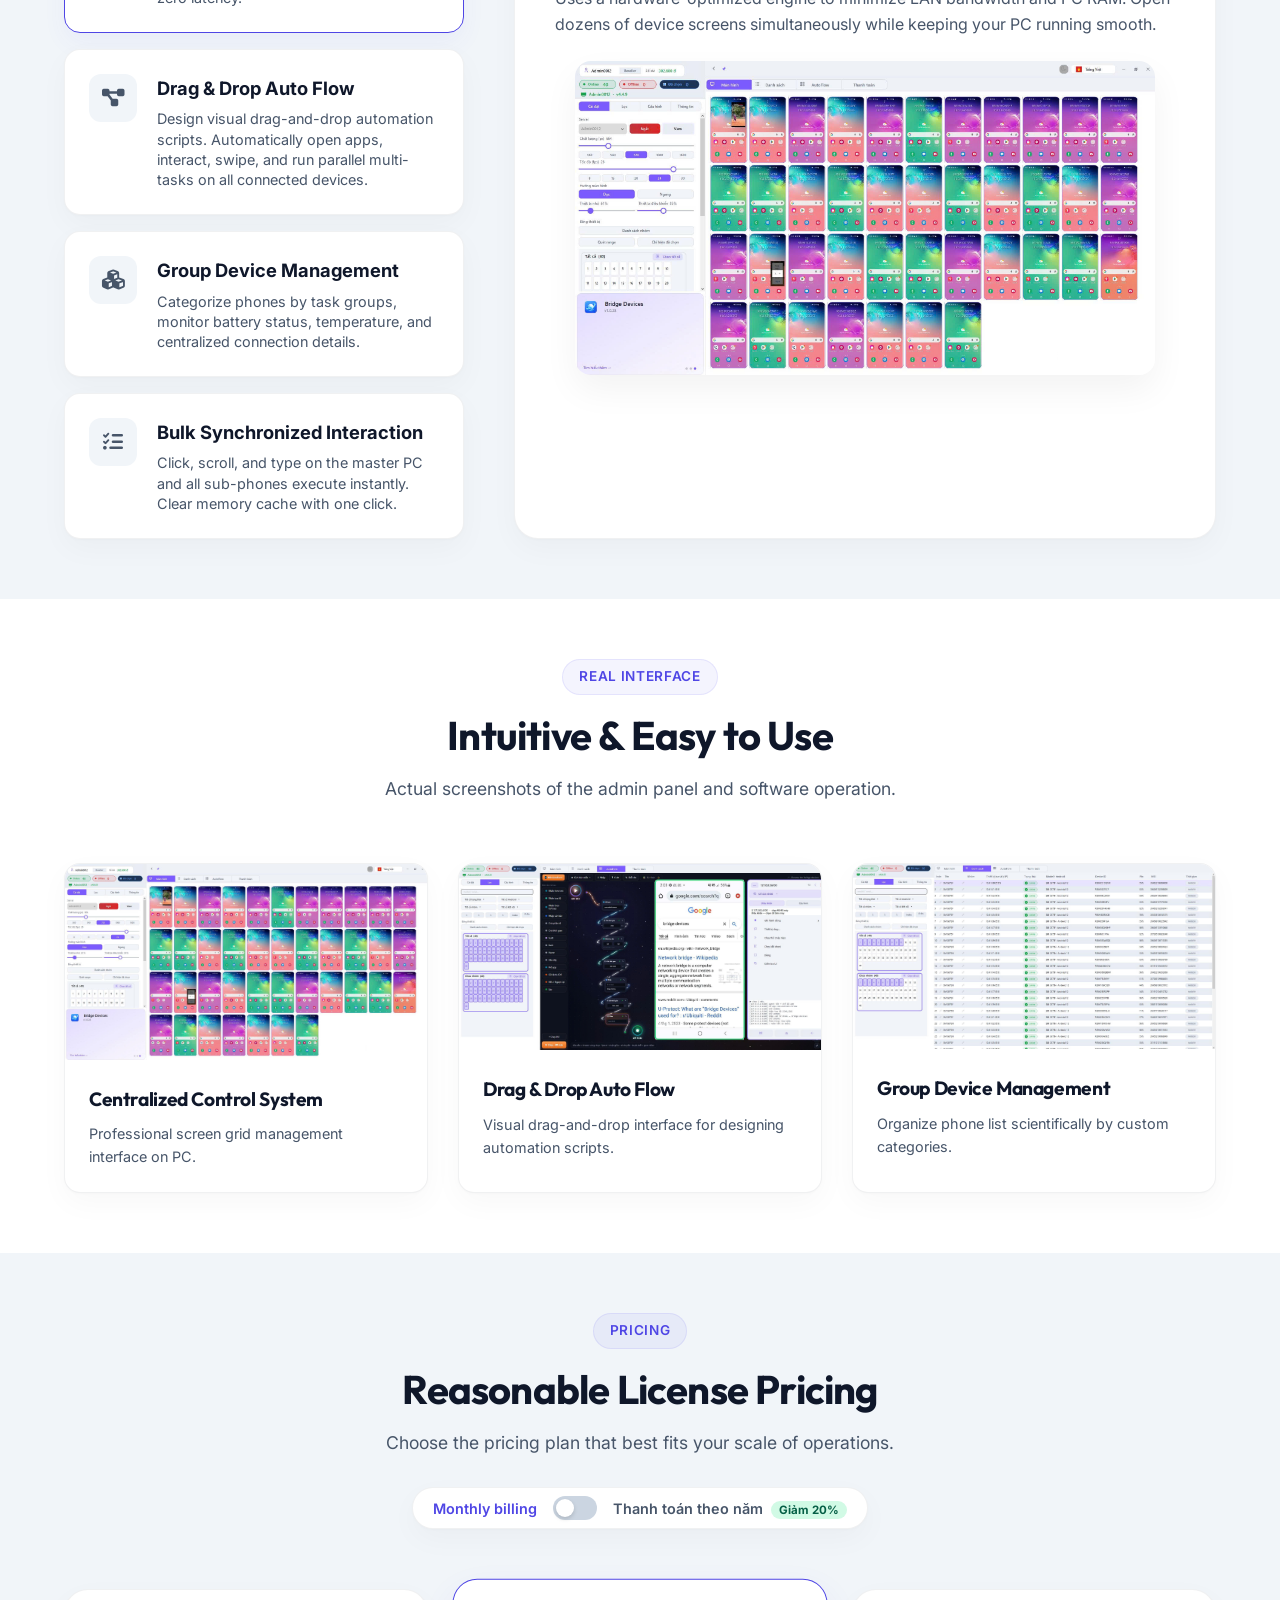
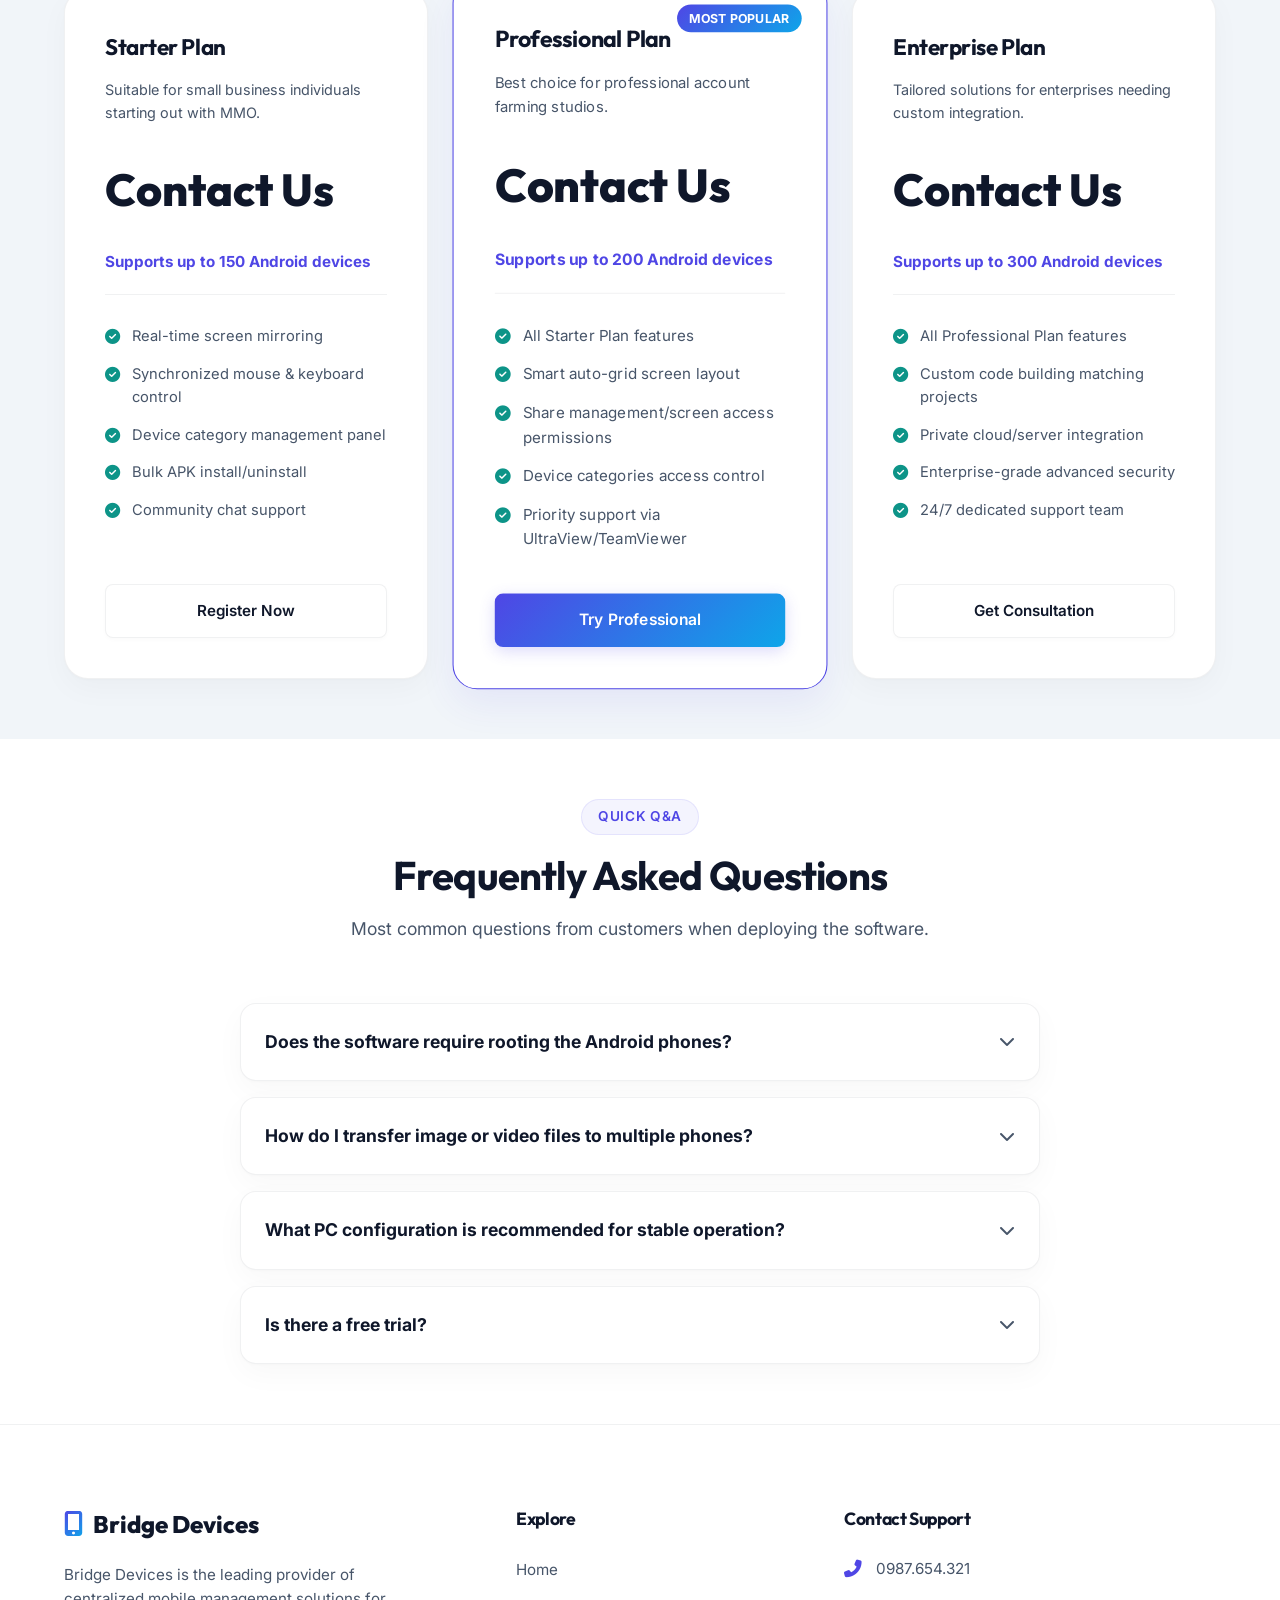
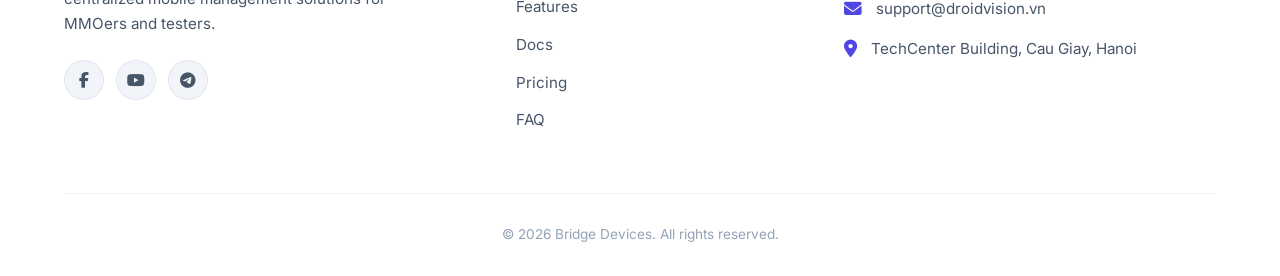
==== commit 7271f558: "contact" ====
--- a/index.html
+++ b/index.html
@@ -6,26 +6,20 @@
   <title>Bridge Devices - Điều khiển & Quản lý điện thoại Android tập trung</title>
   <meta name="description" content="Hệ thống điều khiển điện thoại Android tập trung độ trễ thấp dưới 15ms. Tự động hóa kịch bản, nuôi tài khoản và đổi proxy mạng độc lập. Tối ưu cho MMO và thử nghiệm.">
   
-  <!-- Font Awesome Icons -->
   <link rel="stylesheet" href="https://cdnjs.cloudflare.com/ajax/libs/font-awesome/6.4.0/css/all.min.css">
-  <!-- Custom Stylesheet -->
   <link rel="stylesheet" href="style.css">
 </head>
 <body>
 
-  <!-- --- HEADER / NAVIGATION --- -->
   <header class="header" id="header">
     <div class="container">
       <a href="#" class="logo" id="header-logo">
-        <!-- Động: Tải từ data.js -->
       </a>
       
       <nav class="nav-links" id="header-nav-links">
-        <!-- Động: Tải các link từ data.js -->
       </nav>
 
       <div class="nav-cta">
-        <!-- Language Selector -->
         <div class="lang-selector">
           <button class="lang-btn" id="lang-btn" aria-haspopup="true" aria-expanded="false">
             <span id="current-lang-flag" class="flag-icon">🇻🇳</span>
@@ -45,7 +39,6 @@
         </div>
 
         <a href="#pricing" class="btn btn-secondary" id="header-cta">
-          <!-- Động: CTA từ data.js -->
         </a>
       </div>
 
@@ -55,14 +48,10 @@
     </div>
   </header>
 
-  <!-- --- MOBILE NAVIGATION OVERLAY --- -->
   <div class="mobile-nav" id="mobile-nav">
-    <!-- Động: Copy link điều hướng vào đây qua JS -->
   </div>
 
-  <!-- --- HERO SECTION WITH INTERACTIVE SIMULATOR --- -->
   <section class="hero" id="hero">
-    <!-- Khối cầu màu sắc nền mờ nhạt (Ambient Pastel Orbs) -->
     <div class="orb orb-1"></div>
     <div class="orb orb-2"></div>
     <div class="orb orb-3"></div>
@@ -71,29 +60,23 @@
       <div class="hero-grid">
         <div class="hero-content">
           <div class="hero-badge" id="hero-badge-box">
-            <!-- Động: Badge của Hero -->
           </div>
           <h1 class="hero-title" id="hero-title">
-            <!-- Động: Tiêu đề -->
           </h1>
           <p class="hero-subtitle" id="hero-subtitle">
-            <!-- Động: Phụ đề -->
           </p>
           
           <ul class="hero-list-features" id="hero-features-list">
-            <!-- Động: Các tính năng nhỏ của Hero -->
           </ul>
 
           <div class="hero-ctas">
-            <a href="#" class="btn btn-primary" id="hero-btn-primary"><!-- Động --></a>
-            <a href="#" class="btn btn-secondary" id="hero-btn-secondary"><!-- Động --></a>
-          </div>
-        </div>
-
-        <!-- BỘ GIẢ LẬP TƯƠNG TÁC (INTERACTIVE SIMULATOR) -->
+            <a href="#" class="btn btn-primary" id="hero-btn-primary"></a>
+            <a href="#" class="btn btn-secondary" id="hero-btn-secondary"></a>
+          </div>
+        </div>
+
         <div class="simulator-wrapper">
           <div class="simulator-window">
-            <!-- Header cửa sổ Mac OS -->
             <div class="sim-header">
               <div class="sim-dots">
                 <span class="dot red"></span>
@@ -108,7 +91,6 @@
             </div>
             
             <div class="sim-body">
-              <!-- Bảng điều khiển tác vụ -->
               <div class="sim-sidebar">
                 <div class="sim-sidebar-title">BẢNG ĐIỀU KHIỂN</div>
                 <button class="sim-action-btn active" id="sim-btn-sync">
@@ -140,9 +122,7 @@
                 </div>
               </div>
 
-              <!-- Lưới màn hình các điện thoại -->
               <div class="sim-phones-grid">
-                <!-- Phone #1 -->
                 <div class="sim-phone-card" id="sim-phone-1">
                   <div class="phone-info-bar">
                     <span class="phone-name">Device #1</span>
@@ -177,7 +157,6 @@
                         <i class="fas fa-bell"></i>
                       </div>
                     </div>
-                    <!-- Các lớp Overlay hoạt ảnh giả lập -->
                     <div class="click-ripple"></div>
                     <div class="file-transfer-overlay">
                       <i class="fas fa-cloud-download-alt fa-bounce"></i>
@@ -195,7 +174,6 @@
                   </div>
                 </div>
 
-                <!-- Phone #2 -->
                 <div class="sim-phone-card" id="sim-phone-2">
                   <div class="phone-info-bar">
                     <span class="phone-name">Device #2</span>
@@ -221,7 +199,6 @@
                         </div>
                       </div>
                     </div>
-                    <!-- Các lớp Overlay hoạt ảnh giả lập -->
                     <div class="click-ripple"></div>
                     <div class="file-transfer-overlay">
                       <i class="fas fa-cloud-download-alt fa-bounce"></i>
@@ -239,7 +216,6 @@
                   </div>
                 </div>
 
-                <!-- Phone #3 -->
                 <div class="sim-phone-card" id="sim-phone-3">
                   <div class="phone-info-bar">
                     <span class="phone-name">Device #3</span>
@@ -265,7 +241,6 @@
                         <i class="fas fa-user"></i>
                       </div>
                     </div>
-                    <!-- Các lớp Overlay hoạt ảnh giả lập -->
                     <div class="click-ripple"></div>
                     <div class="file-transfer-overlay">
                       <i class="fas fa-cloud-download-alt fa-bounce"></i>
@@ -283,7 +258,6 @@
                   </div>
                 </div>
 
-                <!-- Phone #4 -->
                 <div class="sim-phone-card" id="sim-phone-4">
                   <div class="phone-info-bar">
                     <span class="phone-name">Device #4</span>
@@ -304,7 +278,6 @@
                         </div>
                       </div>
                     </div>
-                    <!-- Các lớp Overlay hoạt ảnh giả lập -->
                     <div class="click-ripple"></div>
                     <div class="file-transfer-overlay">
                       <i class="fas fa-cloud-download-alt fa-bounce"></i>
@@ -329,17 +302,14 @@
     </div>
   </section>
 
-  <!-- --- WORKFLOW SECTION --- -->
   <section class="workflow" id="workflow">
     <div class="container">
-      <h2 class="section-title text-center" id="workflow-title" style="text-align: center; margin-bottom: 40px;"><!-- Động --></h2>
+      <h2 class="section-title text-center" id="workflow-title" style="text-align: center; margin-bottom: 40px;"></h2>
       <div class="workflow-steps" id="workflow-steps-container">
-        <!-- Động: Các bước hoạt động từ data.js -->
-      </div>
-    </div>
-  </section>
-
-  <!-- --- FEATURES SECTION --- -->
+      </div>
+    </div>
+  </section>
+
   <section class="features" id="features">
     <div class="container">
       <div class="section-header reveal">
@@ -349,20 +319,15 @@
       </div>
 
       <div class="features-interactive reveal">
-        <!-- Bên trái: Các tab bấm chọn tính năng -->
         <div class="features-tabs" id="features-tabs-container">
-          <!-- Động: Các tab tính năng từ data.js -->
-        </div>
-
-        <!-- Bên phải: Khu vực hiển thị chi tiết tính năng đang chọn -->
+        </div>
+
         <div class="feature-showcase-panel" id="feature-showcase-panel">
-          <!-- Động: Tải nội dung chi tiết tính năng -->
-        </div>
-      </div>
-    </div>
-  </section>
-
-  <!-- --- GALLERY SECTION --- -->
+        </div>
+      </div>
+    </div>
+  </section>
+
   <section class="gallery" id="gallery">
     <div class="container">
       <div class="section-header reveal">
@@ -372,12 +337,10 @@
       </div>
 
       <div class="gallery-grid reveal" id="gallery-container">
-        <!-- Động: Tải hình ảnh từ data.js -->
-      </div>
-    </div>
-  </section>
-
-  <!-- --- PRICING SECTION --- -->
+      </div>
+    </div>
+  </section>
+
   <section class="pricing" id="pricing">
     <div class="container">
       <div class="section-header reveal">
@@ -385,7 +348,6 @@
         <h2 class="section-title" id="pricing-title">Lựa Chọn Gói Dịch Vụ</h2>
         <p class="section-subtitle" id="pricing-subtitle">Phù hợp từ quy mô cá nhân nhỏ lẻ cho tới các studio hàng trăm máy.</p>
         
-        <!-- Nút gạt chuyển đổi chu kỳ thanh toán -->
         <div class="pricing-toggle-wrapper">
           <span class="toggle-label active" id="billing-monthly">Thanh toán theo tháng</span>
           <label class="toggle-switch">
@@ -400,12 +362,10 @@
       </div>
 
       <div class="pricing-grid reveal" id="pricing-container">
-        <!-- Động: Tải các gói giá từ data.js -->
-      </div>
-    </div>
-  </section>
-
-  <!-- --- FAQS SECTION --- -->
+      </div>
+    </div>
+  </section>
+
   <section class="faqs" id="faqs">
     <div class="container">
       <div class="section-header reveal">
@@ -415,38 +375,31 @@
       </div>
 
       <div class="faqs-list reveal" id="faqs-container">
-        <!-- Động: Các accordion câu hỏi từ data.js -->
-      </div>
-    </div>
-  </section>
-
-  <!-- --- FOOTER --- -->
+      </div>
+    </div>
+  </section>
+
   <footer class="footer">
     <div class="container">
       <div class="footer-top">
         <div class="footer-about">
           <div class="logo" id="footer-logo">
-            <!-- Động -->
           </div>
           <p class="footer-about-text" id="footer-about-text">
-            <!-- Động -->
           </p>
           <div class="footer-socials" id="footer-socials">
-            <!-- Động -->
           </div>
         </div>
 
         <div class="footer-nav">
           <h4 class="footer-title">Khám Phá</h4>
           <ul class="footer-links" id="footer-links-container">
-            <!-- Động -->
           </ul>
         </div>
 
         <div class="footer-info">
           <h4 class="footer-title">Liên Hệ Trợ Giúp</h4>
           <div class="footer-contact" id="footer-contact-container">
-            <!-- Động -->
           </div>
         </div>
       </div>
@@ -457,7 +410,6 @@
     </div>
   </footer>
 
-  <!-- --- LIGHTBOX IMAGE MODAL --- -->
   <div class="lightbox" id="lightbox" aria-hidden="true" role="dialog">
     <button class="lightbox-close" id="lightbox-close" aria-label="Close image popup">&times;</button>
     <div class="lightbox-content">
@@ -466,9 +418,7 @@
     </div>
   </div>
 
-  <!-- Dữ liệu JS -->
   <script src="data.js"></script>
-  <!-- Logic JS chính -->
   <script src="main.js"></script>
 </body>
 </html>
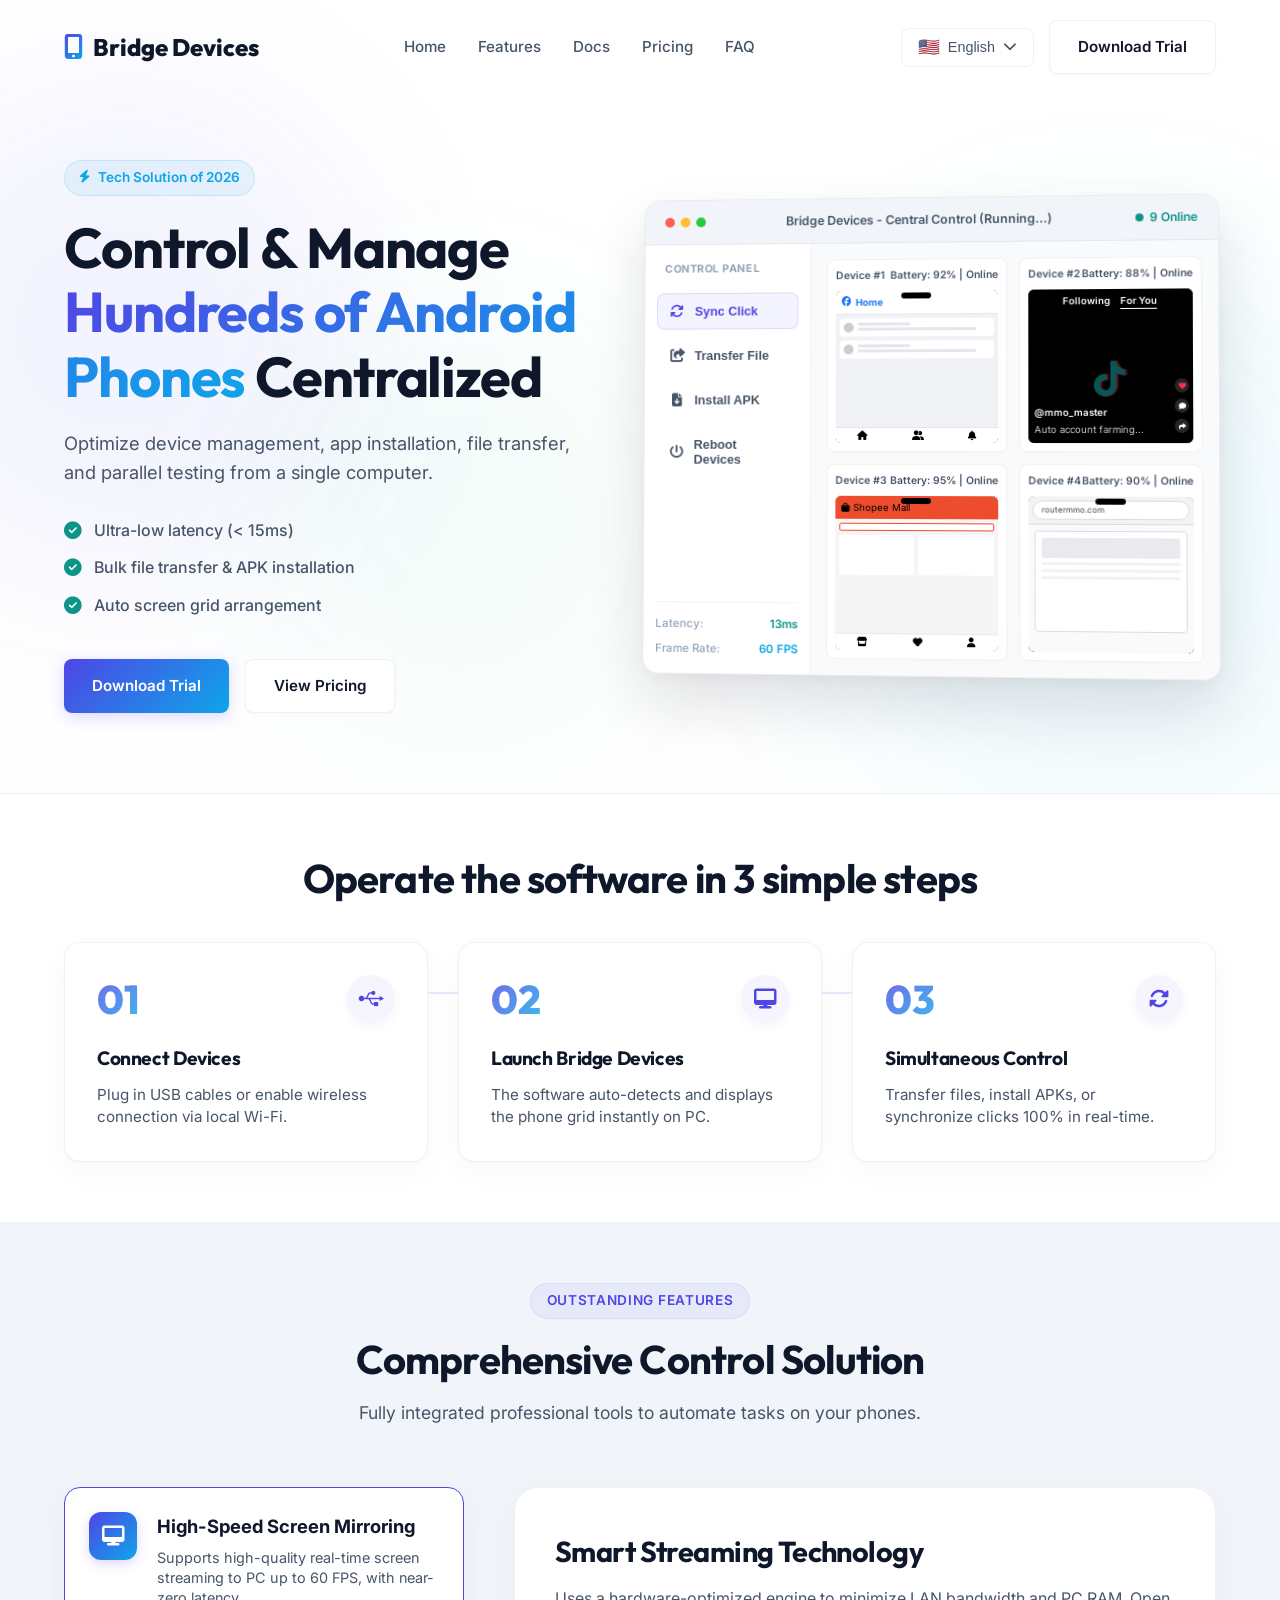
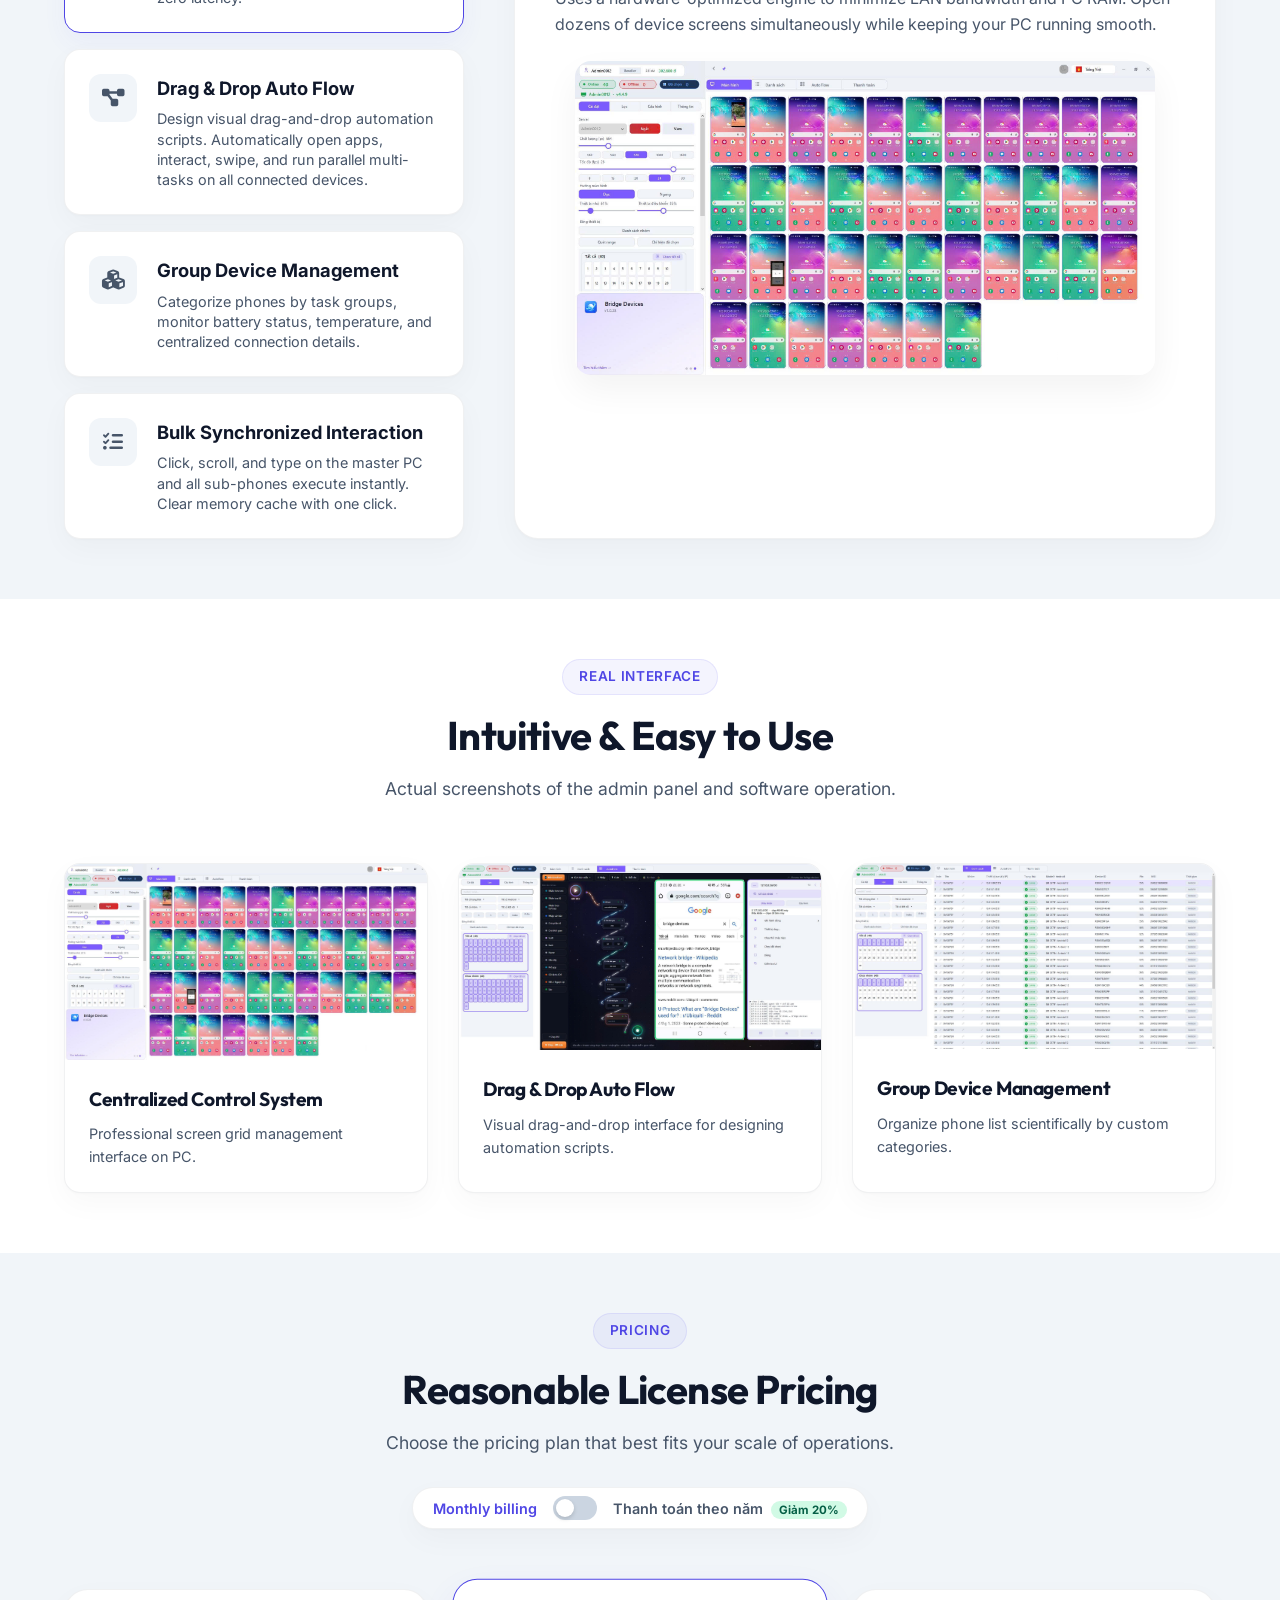
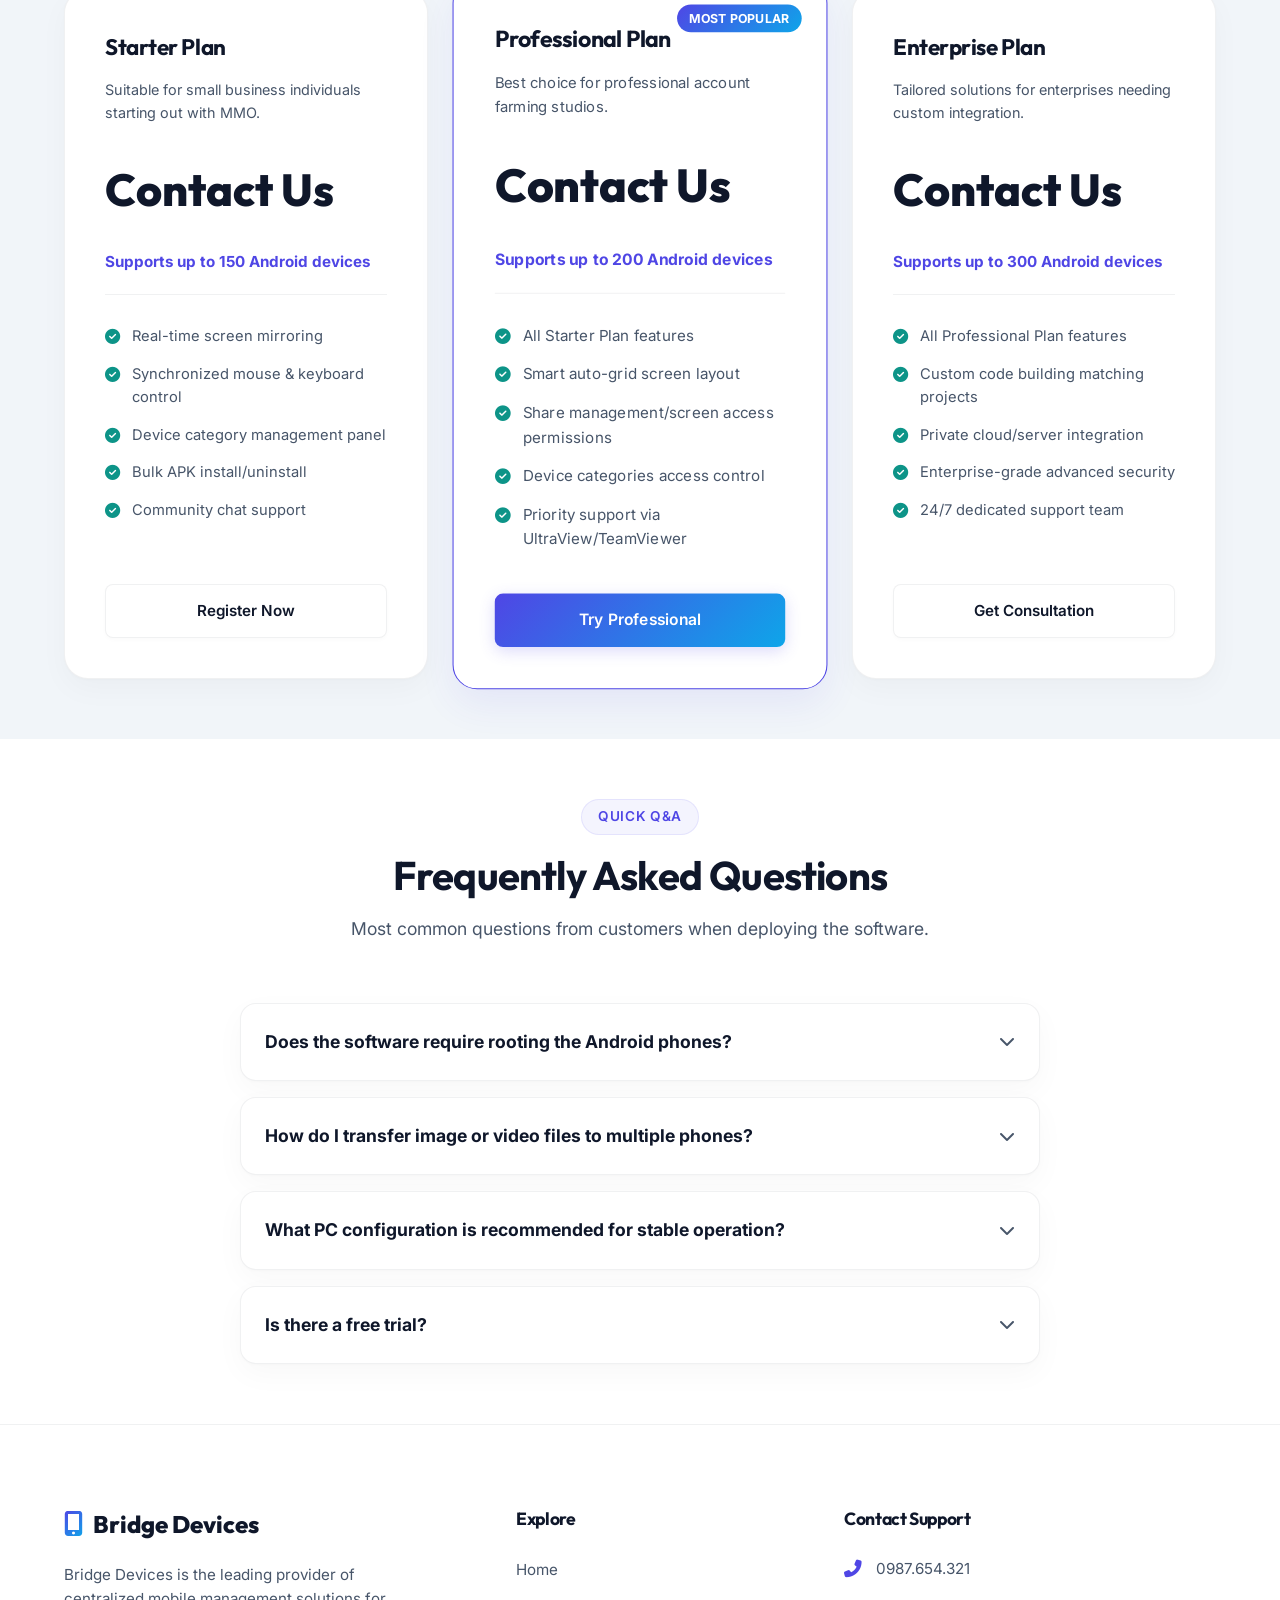
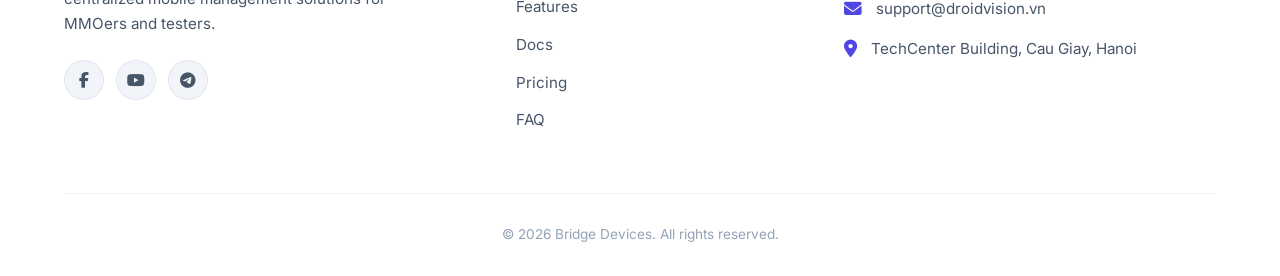
==== commit 0e3e92dd: "SEO" ====
--- a/index.html
+++ b/index.html
@@ -6,6 +6,52 @@
   <title>Bridge Devices - Điều khiển & Quản lý điện thoại Android tập trung</title>
   <meta name="description" content="Hệ thống điều khiển điện thoại Android tập trung độ trễ thấp dưới 15ms. Tự động hóa kịch bản, nuôi tài khoản và đổi proxy mạng độc lập. Tối ưu cho MMO và thử nghiệm.">
   
+  <meta name="robots" content="index, follow">
+  <meta name="keywords" content="Bridge Devices, điều khiển android, nuôi tài khoản, mmo, test android, auto flow, adb, giả lập android, android control">
+  <link rel="canonical" href="https://bridge-devices.com/">
+
+  <meta property="og:type" content="website">
+  <meta property="og:url" content="https://bridge-devices.com/">
+  <meta property="og:title" content="Bridge Devices - Điều khiển & Quản lý điện thoại Android tập trung">
+  <meta property="og:description" content="Hệ thống điều khiển điện thoại Android tập trung độ trễ thấp dưới 15ms. Tự động hóa kịch bản, nuôi tài khoản và đổi proxy mạng độc lập. Tối ưu cho MMO và thử nghiệm.">
+  <meta property="og:image" content="images/home_polished.png">
+
+  <meta property="twitter:card" content="summary_large_image">
+  <meta property="twitter:url" content="https://bridge-devices.com/">
+  <meta property="twitter:title" content="Bridge Devices - Điều khiển & Quản lý điện thoại Android tập trung">
+  <meta property="twitter:description" content="Hệ thống điều khiển điện thoại Android tập trung độ trễ thấp dưới 15ms. Tự động hóa kịch bản, nuôi tài khoản và đổi proxy mạng độc lập. Tối ưu cho MMO và thử nghiệm.">
+  <meta property="twitter:image" content="images/home_polished.png">
+
+  <script type="application/ld+json">
+  {
+    "@context": "https://schema.org",
+    "@type": "SoftwareApplication",
+    "name": "Bridge Devices",
+    "operatingSystem": "Windows, macOS, Linux, Android",
+    "applicationCategory": "UtilitiesApplication",
+    "offers": {
+      "@type": "AggregateOffer",
+      "priceCurrency": "VND",
+      "lowPrice": "0",
+      "price": "Contact Us",
+      "priceSpecification": {
+        "@type": "PriceSpecification",
+        "price": "Contact Us",
+        "priceCurrency": "VND"
+      }
+    },
+    "description": "Bridge Devices - Hệ thống điều khiển & tương tác Android tập trung đỉnh cao. Độ trễ cực thấp <15ms, hỗ trợ auto flow kéo thả, đồng bộ click màn hình và điều khiển hàng loạt.",
+    "featureList": [
+      "Điều khiển tập trung đa thiết bị",
+      "Auto Flow Kéo Thả tự động hóa",
+      "Đồng bộ click & thao tác thời gian thực",
+      "Cài đặt/Gỡ bỏ ứng dụng APK hàng loạt",
+      "Proxy mạng độc lập cho từng thiết bị",
+      "Hỗ trợ API HTTP điều khiển lập trình"
+    ]
+  }
+  </script>
+
   <link rel="stylesheet" href="https://cdnjs.cloudflare.com/ajax/libs/font-awesome/6.4.0/css/all.min.css">
   <link rel="stylesheet" href="style.css">
 </head>
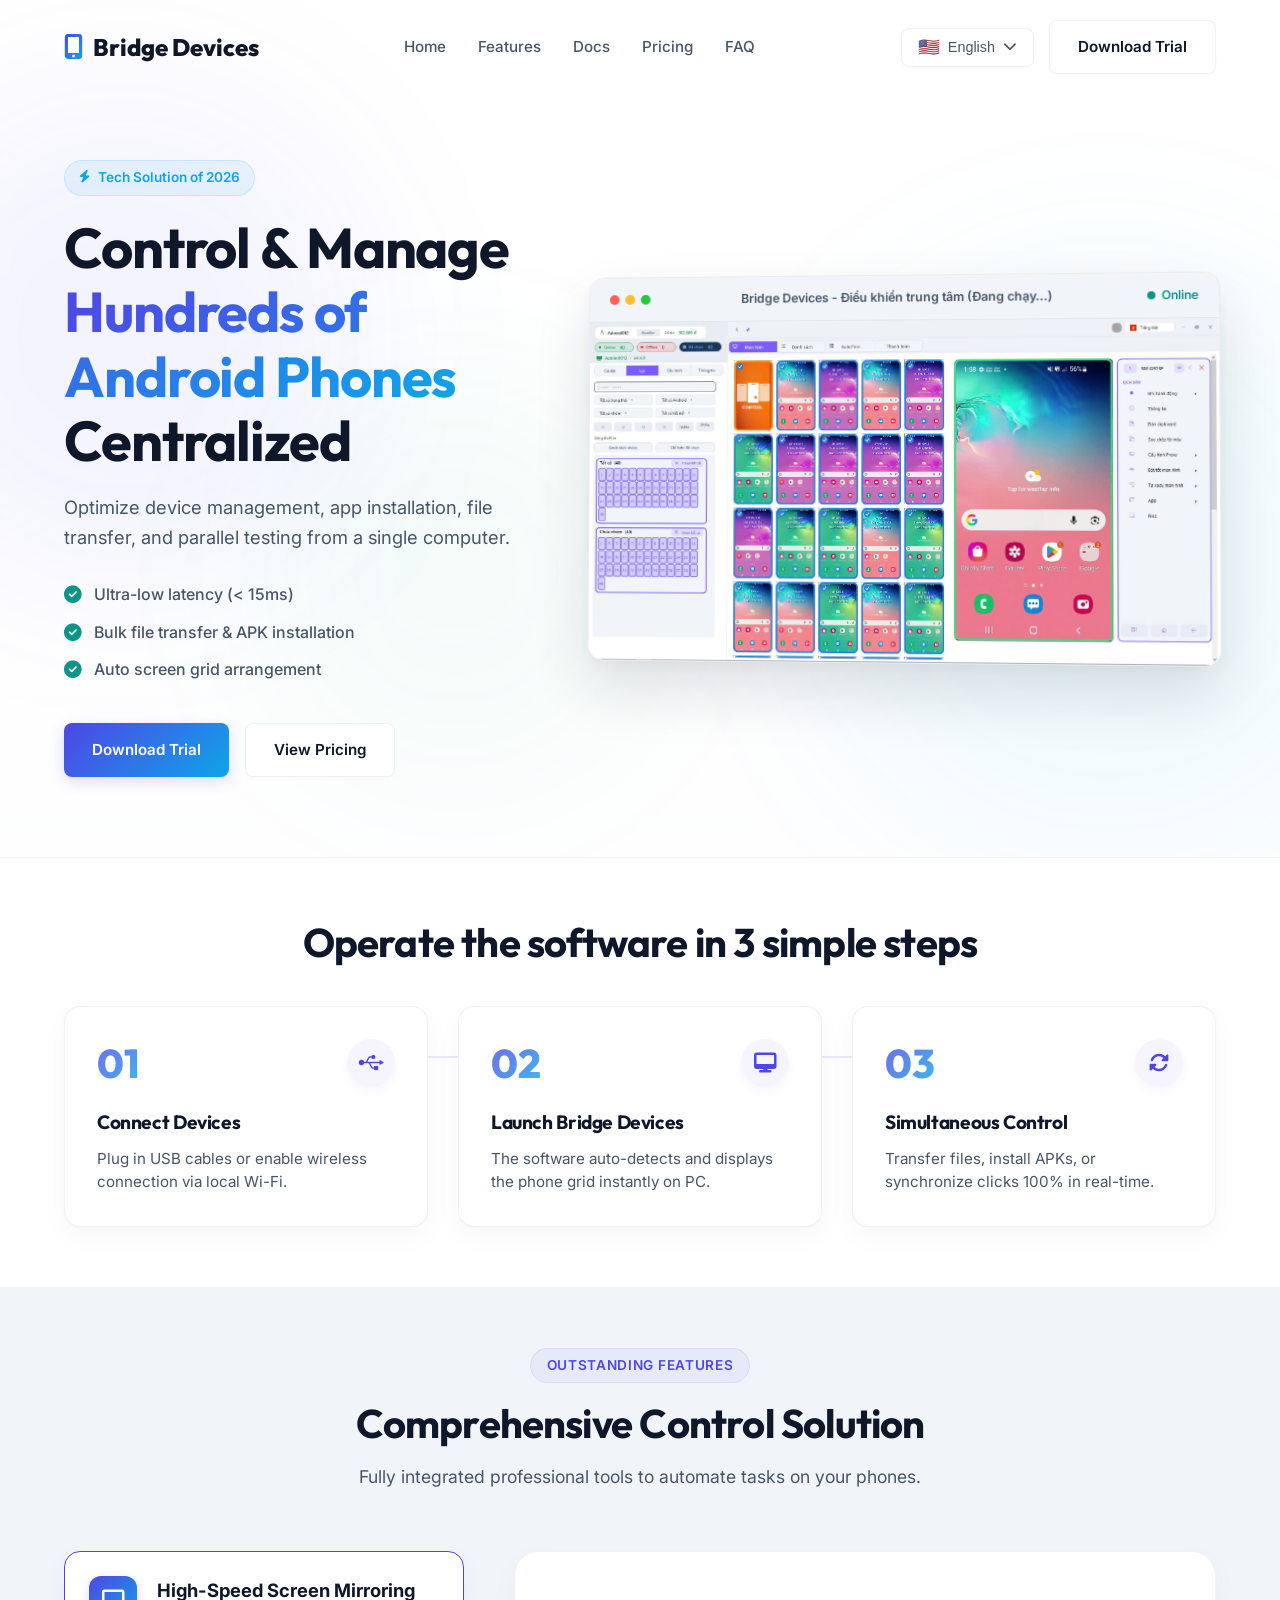
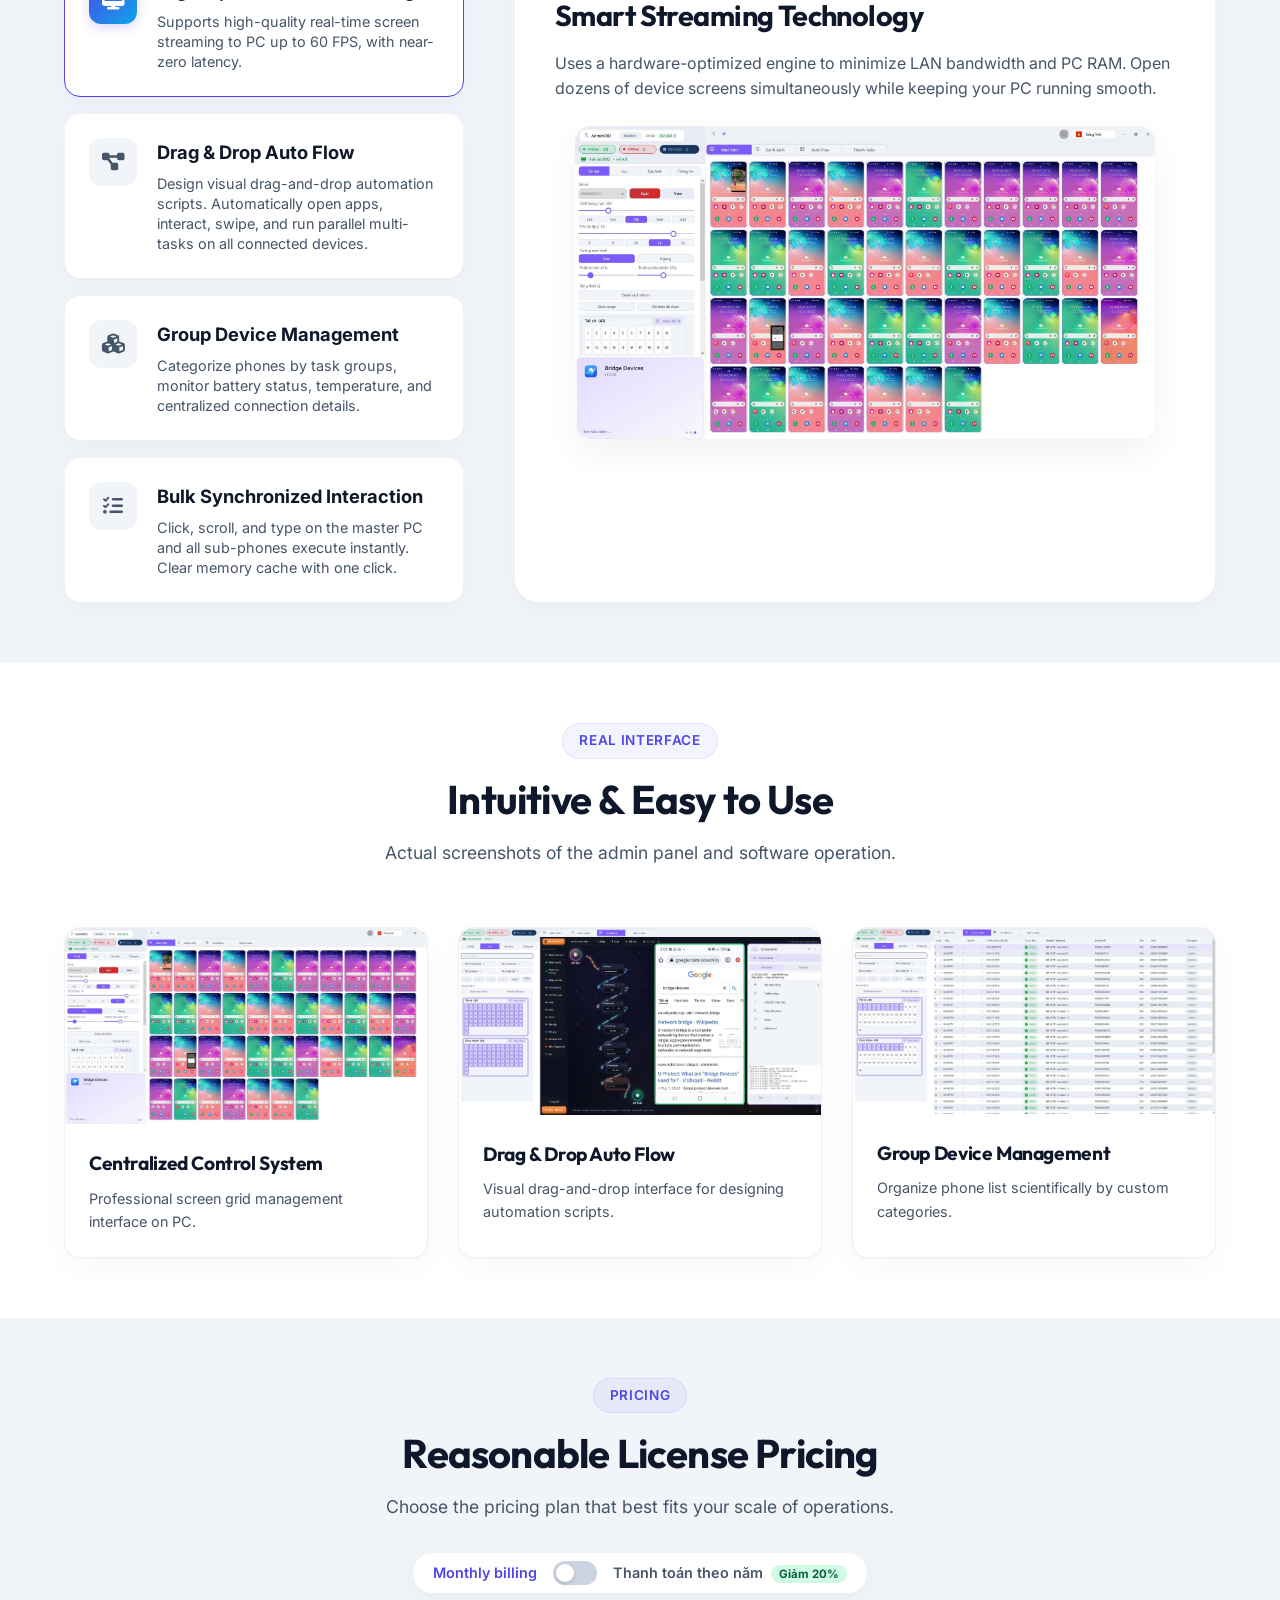
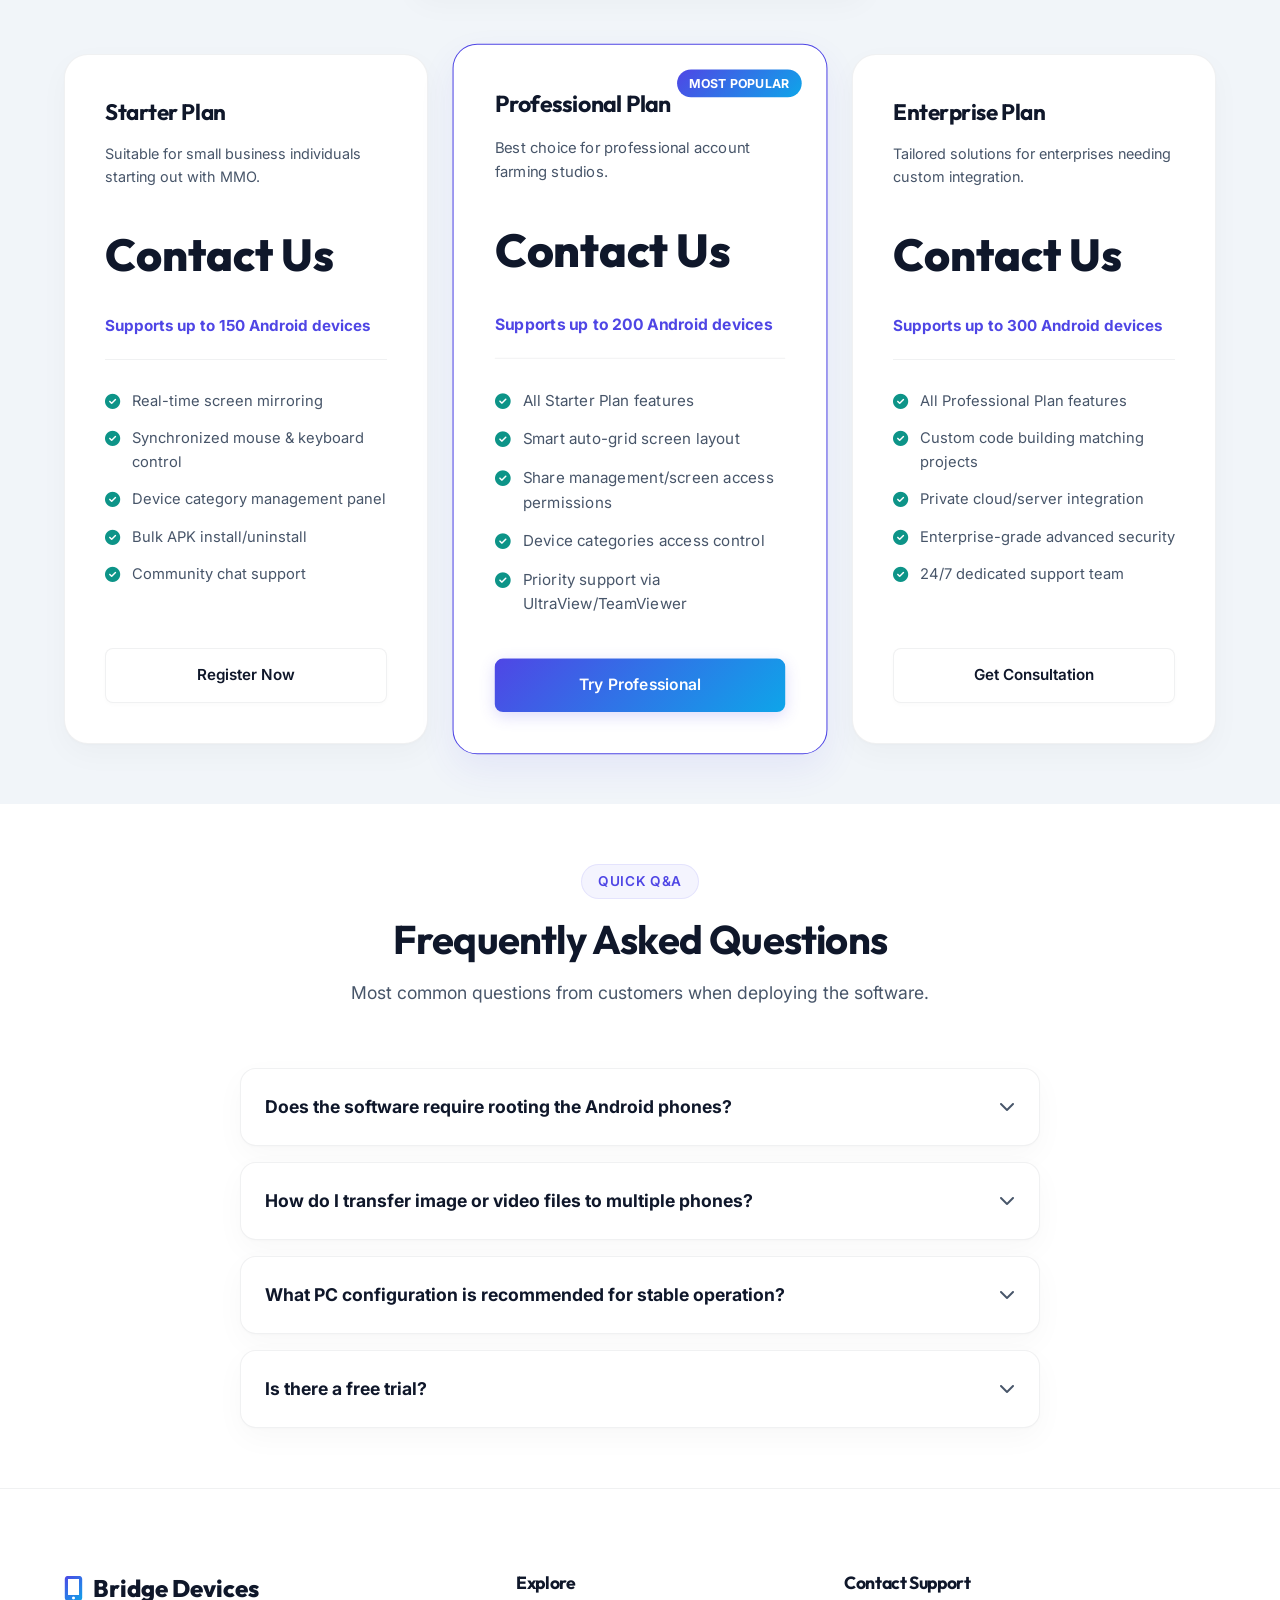
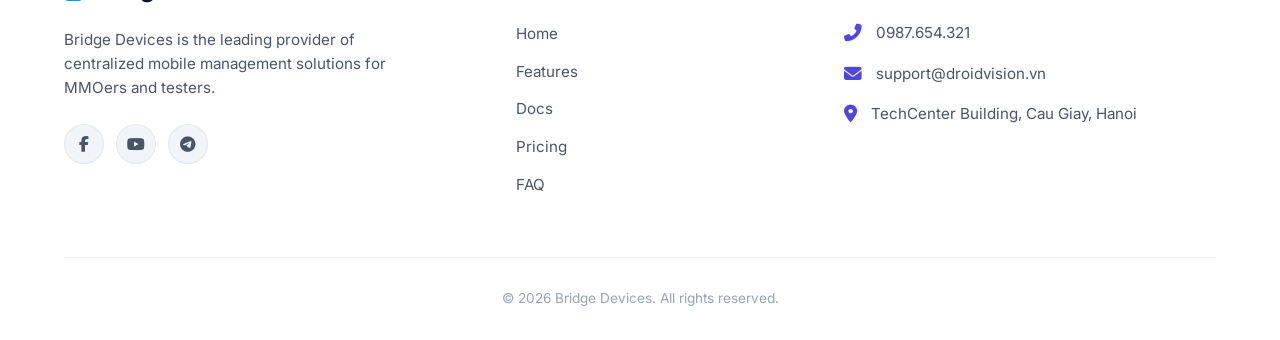
==== commit baf01075: "head" ====
--- a/index.html
+++ b/index.html
@@ -1,25 +1,30 @@
 <!DOCTYPE html>
 <html lang="vi">
+
 <head>
   <meta charset="UTF-8">
   <meta name="viewport" content="width=device-width, initial-scale=1.0">
   <title>Bridge Devices - Điều khiển & Quản lý điện thoại Android tập trung</title>
-  <meta name="description" content="Hệ thống điều khiển điện thoại Android tập trung độ trễ thấp dưới 15ms. Tự động hóa kịch bản, nuôi tài khoản và đổi proxy mạng độc lập. Tối ưu cho MMO và thử nghiệm.">
-  
+  <meta name="description"
+    content="Hệ thống điều khiển điện thoại Android tập trung độ trễ thấp dưới 15ms. Tự động hóa kịch bản, nuôi tài khoản và đổi proxy mạng độc lập. Tối ưu cho MMO và thử nghiệm.">
+
   <meta name="robots" content="index, follow">
-  <meta name="keywords" content="Bridge Devices, điều khiển android, nuôi tài khoản, mmo, test android, auto flow, adb, giả lập android, android control">
+  <meta name="keywords"
+    content="Bridge Devices, điều khiển android, nuôi tài khoản, mmo, test android, auto flow, adb, giả lập android, android control">
   <link rel="canonical" href="https://bridge-devices.com/">
 
   <meta property="og:type" content="website">
   <meta property="og:url" content="https://bridge-devices.com/">
   <meta property="og:title" content="Bridge Devices - Điều khiển & Quản lý điện thoại Android tập trung">
-  <meta property="og:description" content="Hệ thống điều khiển điện thoại Android tập trung độ trễ thấp dưới 15ms. Tự động hóa kịch bản, nuôi tài khoản và đổi proxy mạng độc lập. Tối ưu cho MMO và thử nghiệm.">
+  <meta property="og:description"
+    content="Hệ thống điều khiển điện thoại Android tập trung độ trễ thấp dưới 15ms. Tự động hóa kịch bản, nuôi tài khoản và đổi proxy mạng độc lập. Tối ưu cho MMO và thử nghiệm.">
   <meta property="og:image" content="images/home_polished.png">
 
   <meta property="twitter:card" content="summary_large_image">
   <meta property="twitter:url" content="https://bridge-devices.com/">
   <meta property="twitter:title" content="Bridge Devices - Điều khiển & Quản lý điện thoại Android tập trung">
-  <meta property="twitter:description" content="Hệ thống điều khiển điện thoại Android tập trung độ trễ thấp dưới 15ms. Tự động hóa kịch bản, nuôi tài khoản và đổi proxy mạng độc lập. Tối ưu cho MMO và thử nghiệm.">
+  <meta property="twitter:description"
+    content="Hệ thống điều khiển điện thoại Android tập trung độ trễ thấp dưới 15ms. Tự động hóa kịch bản, nuôi tài khoản và đổi proxy mạng độc lập. Tối ưu cho MMO và thử nghiệm.">
   <meta property="twitter:image" content="images/home_polished.png">
 
   <script type="application/ld+json">
@@ -55,13 +60,14 @@
   <link rel="stylesheet" href="https://cdnjs.cloudflare.com/ajax/libs/font-awesome/6.4.0/css/all.min.css">
   <link rel="stylesheet" href="style.css">
 </head>
+
 <body>
 
   <header class="header" id="header">
     <div class="container">
       <a href="#" class="logo" id="header-logo">
       </a>
-      
+
       <nav class="nav-links" id="header-nav-links">
       </nav>
 
@@ -111,7 +117,7 @@
           </h1>
           <p class="hero-subtitle" id="hero-subtitle">
           </p>
-          
+
           <ul class="hero-list-features" id="hero-features-list">
           </ul>
 
@@ -132,215 +138,14 @@
               <div class="sim-title">Bridge Devices - Điều khiển trung tâm (Đang chạy...)</div>
               <div class="sim-status">
                 <span class="pulse-indicator"></span>
-                <span id="sim-active-count">9 Online</span>
+                <span id="sim-active-count">Online</span>
               </div>
             </div>
-            
+
             <div class="sim-body">
-              <div class="sim-sidebar">
-                <div class="sim-sidebar-title">BẢNG ĐIỀU KHIỂN</div>
-                <button class="sim-action-btn active" id="sim-btn-sync">
-                  <i class="fas fa-sync"></i>
-                  <span>Đồng bộ Click</span>
-                </button>
-                <button class="sim-action-btn" id="sim-btn-file">
-                  <i class="fas fa-share-square"></i>
-                  <span>Truyền tệp tin</span>
-                </button>
-                <button class="sim-action-btn" id="sim-btn-apk">
-                  <i class="fas fa-file-download"></i>
-                  <span>Cài đặt APK</span>
-                </button>
-                <button class="sim-action-btn" id="sim-btn-reboot">
-                  <i class="fas fa-power-off"></i>
-                  <span>Khởi động lại</span>
-                </button>
-
-                <div class="sim-hud-stats">
-                  <div class="hud-stat-item">
-                    <span class="label">Độ trễ truyền:</span>
-                    <span class="val text-green" id="hud-ping-val">12ms</span>
-                  </div>
-                  <div class="hud-stat-item">
-                    <span class="label">Tốc độ khung:</span>
-                    <span class="val text-blue">60 FPS</span>
-                  </div>
-                </div>
-              </div>
-
-              <div class="sim-phones-grid">
-                <div class="sim-phone-card" id="sim-phone-1">
-                  <div class="phone-info-bar">
-                    <span class="phone-name">Device #1</span>
-                    <span class="phone-status" id="phone-status-1">Pin: 92% | Online</span>
-                  </div>
-                  <div class="phone-screen-container">
-                    <div class="phone-notch"></div>
-                    <div class="phone-screen app-facebook">
-                      <div class="app-header">
-                        <i class="fab fa-facebook"></i>
-                        <span>Trang chủ</span>
-                      </div>
-                      <div class="app-body">
-                        <div class="post-card">
-                          <div class="avatar"></div>
-                          <div class="post-lines">
-                            <span class="line short"></span>
-                            <span class="line long"></span>
-                          </div>
-                        </div>
-                        <div class="post-card">
-                          <div class="avatar"></div>
-                          <div class="post-lines">
-                            <span class="line short"></span>
-                            <span class="line long"></span>
-                          </div>
-                        </div>
-                      </div>
-                      <div class="app-footer">
-                        <i class="fas fa-home text-blue"></i>
-                        <i class="fas fa-user-friends"></i>
-                        <i class="fas fa-bell"></i>
-                      </div>
-                    </div>
-                    <div class="click-ripple"></div>
-                    <div class="file-transfer-overlay">
-                      <i class="fas fa-cloud-download-alt fa-bounce"></i>
-                      <span>Truyền file...</span>
-                      <div class="progress-bar"><div class="progress-fill"></div></div>
-                    </div>
-                    <div class="apk-progress-overlay">
-                      <span>Cài đặt ứng dụng...</span>
-                      <div class="progress-bar"><div class="progress-fill"></div></div>
-                    </div>
-                    <div class="reboot-overlay">
-                      <i class="fas fa-mobile-alt"></i>
-                      <span>Khởi động...</span>
-                    </div>
-                  </div>
-                </div>
-
-                <div class="sim-phone-card" id="sim-phone-2">
-                  <div class="phone-info-bar">
-                    <span class="phone-name">Device #2</span>
-                    <span class="phone-status" id="phone-status-2">Pin: 88% | Online</span>
-                  </div>
-                  <div class="phone-screen-container">
-                    <div class="phone-notch"></div>
-                    <div class="phone-screen app-tiktok">
-                      <div class="app-header">
-                        <span>Đang Follow</span>
-                        <span class="active">Dành Cho Bạn</span>
-                      </div>
-                      <div class="app-body tiktok-video">
-                        <i class="fab fa-tiktok tiktok-logo"></i>
-                        <div class="tiktok-actions">
-                          <div class="action-circle text-red"><i class="fas fa-heart"></i></div>
-                          <div class="action-circle"><i class="fas fa-comment"></i></div>
-                          <div class="action-circle"><i class="fas fa-share"></i></div>
-                        </div>
-                        <div class="tiktok-desc">
-                          <span class="user">@mmo_master</span>
-                          <span class="desc-line">Nuôi tài khoản tự động...</span>
-                        </div>
-                      </div>
-                    </div>
-                    <div class="click-ripple"></div>
-                    <div class="file-transfer-overlay">
-                      <i class="fas fa-cloud-download-alt fa-bounce"></i>
-                      <span>Truyền file...</span>
-                      <div class="progress-bar"><div class="progress-fill"></div></div>
-                    </div>
-                    <div class="apk-progress-overlay">
-                      <span>Cài đặt ứng dụng...</span>
-                      <div class="progress-bar"><div class="progress-fill"></div></div>
-                    </div>
-                    <div class="reboot-overlay">
-                      <i class="fas fa-mobile-alt"></i>
-                      <span>Khởi động...</span>
-                    </div>
-                  </div>
-                </div>
-
-                <div class="sim-phone-card" id="sim-phone-3">
-                  <div class="phone-info-bar">
-                    <span class="phone-name">Device #3</span>
-                    <span class="phone-status" id="phone-status-3">Pin: 95% | Online</span>
-                  </div>
-                  <div class="phone-screen-container">
-                    <div class="phone-notch"></div>
-                    <div class="phone-screen app-shopee">
-                      <div class="app-header bg-orange text-white">
-                        <i class="fas fa-shopping-bag"></i>
-                        <span>Shopee Mall</span>
-                      </div>
-                      <div class="app-body">
-                        <div class="shopee-search"></div>
-                        <div class="shopee-products-grid">
-                          <div class="shopee-item"></div>
-                          <div class="shopee-item"></div>
-                        </div>
-                      </div>
-                      <div class="app-footer">
-                        <i class="fas fa-store text-orange"></i>
-                        <i class="fas fa-heart"></i>
-                        <i class="fas fa-user"></i>
-                      </div>
-                    </div>
-                    <div class="click-ripple"></div>
-                    <div class="file-transfer-overlay">
-                      <i class="fas fa-cloud-download-alt fa-bounce"></i>
-                      <span>Truyền file...</span>
-                      <div class="progress-bar"><div class="progress-fill"></div></div>
-                    </div>
-                    <div class="apk-progress-overlay">
-                      <span>Cài đặt ứng dụng...</span>
-                      <div class="progress-bar"><div class="progress-fill"></div></div>
-                    </div>
-                    <div class="reboot-overlay">
-                      <i class="fas fa-mobile-alt"></i>
-                      <span>Khởi động...</span>
-                    </div>
-                  </div>
-                </div>
-
-                <div class="sim-phone-card" id="sim-phone-4">
-                  <div class="phone-info-bar">
-                    <span class="phone-name">Device #4</span>
-                    <span class="phone-status" id="phone-status-4">Pin: 90% | Online</span>
-                  </div>
-                  <div class="phone-screen-container">
-                    <div class="phone-notch"></div>
-                    <div class="phone-screen app-chrome">
-                      <div class="app-header bg-light">
-                        <div class="chrome-search-bar">routermmo.com</div>
-                      </div>
-                      <div class="app-body">
-                        <div class="chrome-web-page">
-                          <div class="web-banner"></div>
-                          <div class="web-line"></div>
-                          <div class="web-line"></div>
-                          <div class="web-line"></div>
-                        </div>
-                      </div>
-                    </div>
-                    <div class="click-ripple"></div>
-                    <div class="file-transfer-overlay">
-                      <i class="fas fa-cloud-download-alt fa-bounce"></i>
-                      <span>Truyền file...</span>
-                      <div class="progress-bar"><div class="progress-fill"></div></div>
-                    </div>
-                    <div class="apk-progress-overlay">
-                      <span>Cài đặt ứng dụng...</span>
-                      <div class="progress-bar"><div class="progress-fill"></div></div>
-                    </div>
-                    <div class="reboot-overlay">
-                      <i class="fas fa-mobile-alt"></i>
-                      <span>Khởi động...</span>
-                    </div>
-                  </div>
-                </div>
-              </div>
+              <img src="images/dong_bo.jpg"
+                alt="Bridge Devices - Giao diện điều khiển và quản lý điện thoại Android tập trung"
+                class="sim-screenshot-only zoomable">
             </div>
           </div>
         </div>
@@ -361,7 +166,8 @@
       <div class="section-header reveal">
         <span class="section-badge">Tính Năng Vượt Trội</span>
         <h2 class="section-title">Giải PháP Điều Khiển Toàn Diện</h2>
-        <p class="section-subtitle">Tích hợp đầy đủ các công cụ chuyên nghiệp để tự động hóa công việc trên điện thoại của bạn.</p>
+        <p class="section-subtitle">Tích hợp đầy đủ các công cụ chuyên nghiệp để tự động hóa công việc trên điện thoại
+          của bạn.</p>
       </div>
 
       <div class="features-interactive reveal">
@@ -392,8 +198,9 @@
       <div class="section-header reveal">
         <span class="section-badge" id="pricing-badge">Bảng Giá</span>
         <h2 class="section-title" id="pricing-title">Lựa Chọn Gói Dịch Vụ</h2>
-        <p class="section-subtitle" id="pricing-subtitle">Phù hợp từ quy mô cá nhân nhỏ lẻ cho tới các studio hàng trăm máy.</p>
-        
+        <p class="section-subtitle" id="pricing-subtitle">Phù hợp từ quy mô cá nhân nhỏ lẻ cho tới các studio hàng trăm
+          máy.</p>
+
         <div class="pricing-toggle-wrapper">
           <span class="toggle-label active" id="billing-monthly">Thanh toán theo tháng</span>
           <label class="toggle-switch">
@@ -401,7 +208,7 @@
             <span class="toggle-slider"></span>
           </label>
           <span class="toggle-label" id="billing-yearly">
-            Thanh toán theo năm 
+            Thanh toán theo năm
             <span class="discount-badge">Giảm 20%</span>
           </span>
         </div>
@@ -467,4 +274,5 @@
   <script src="data.js"></script>
   <script src="main.js"></script>
 </body>
-</html>
+
+</html>
--- a/style.css
+++ b/style.css
@@ -252,7 +252,7 @@
 
 .hero-grid {
   display: grid;
-  grid-template-columns: 1fr 1.1fr;
+  grid-template-columns: 1fr 1.35fr;
   align-items: center;
   gap: 50px;
 }
@@ -371,7 +371,7 @@
   overflow: hidden;
   display: flex;
   flex-direction: column;
-  height: 480px;
+  height: auto;
   transform: rotateY(-3deg) rotateX(1deg);
   transition: transform 0.5s ease;
 }
@@ -520,15 +520,13 @@
 .hud-stat-item .text-green { color: var(--color-accent); }
 .hud-stat-item .text-blue { color: var(--color-secondary); }
 
-/* Sim Phones Grid */
-.sim-phones-grid {
-  flex: 1;
-  display: grid;
-  grid-template-columns: 1fr 1fr;
-  grid-template-rows: 1fr 1fr;
-  gap: 12px;
-  padding: 16px;
-  overflow: hidden;
+/* Sim Screenshot Only (Full dashboard screenshot inside simulator window) */
+.sim-screenshot-only {
+  width: 100%;
+  height: auto;
+  object-fit: contain;
+  display: block;
+  cursor: zoom-in;
 }
 
 /* Phone Card */
